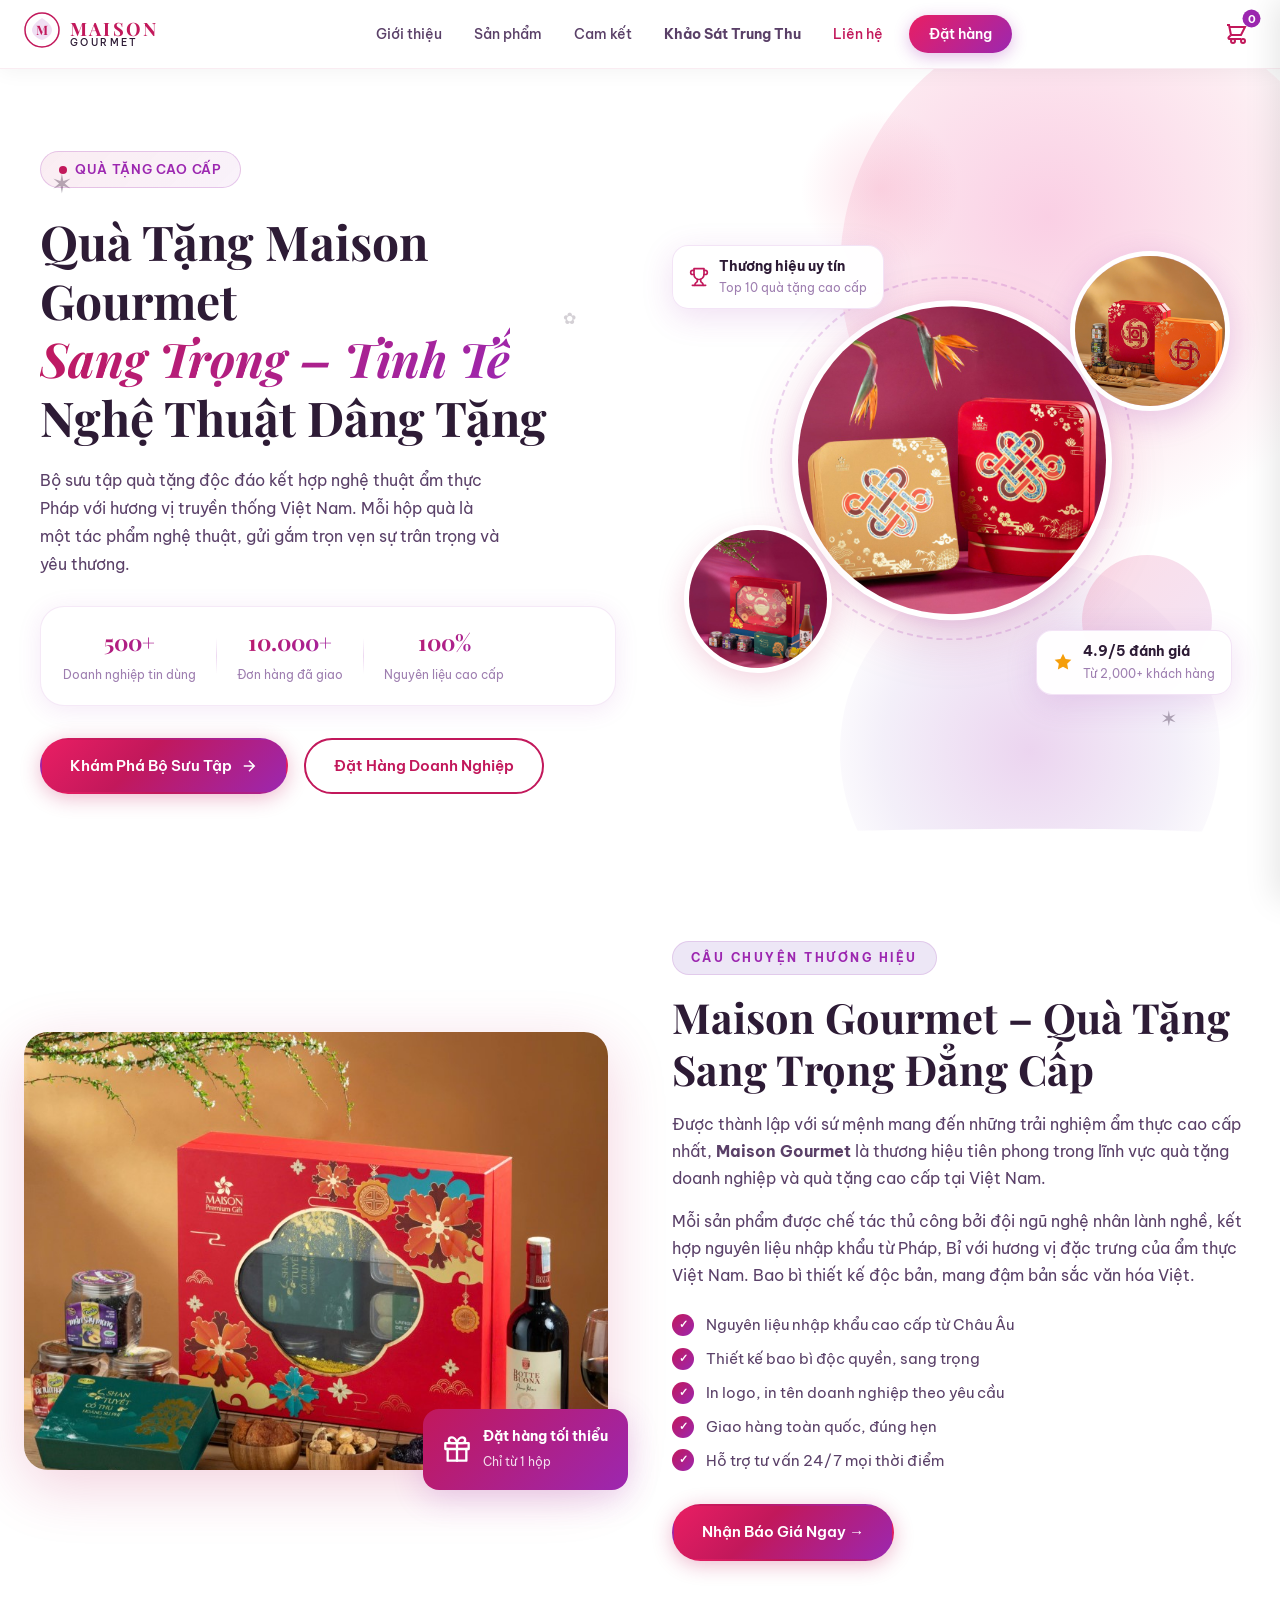
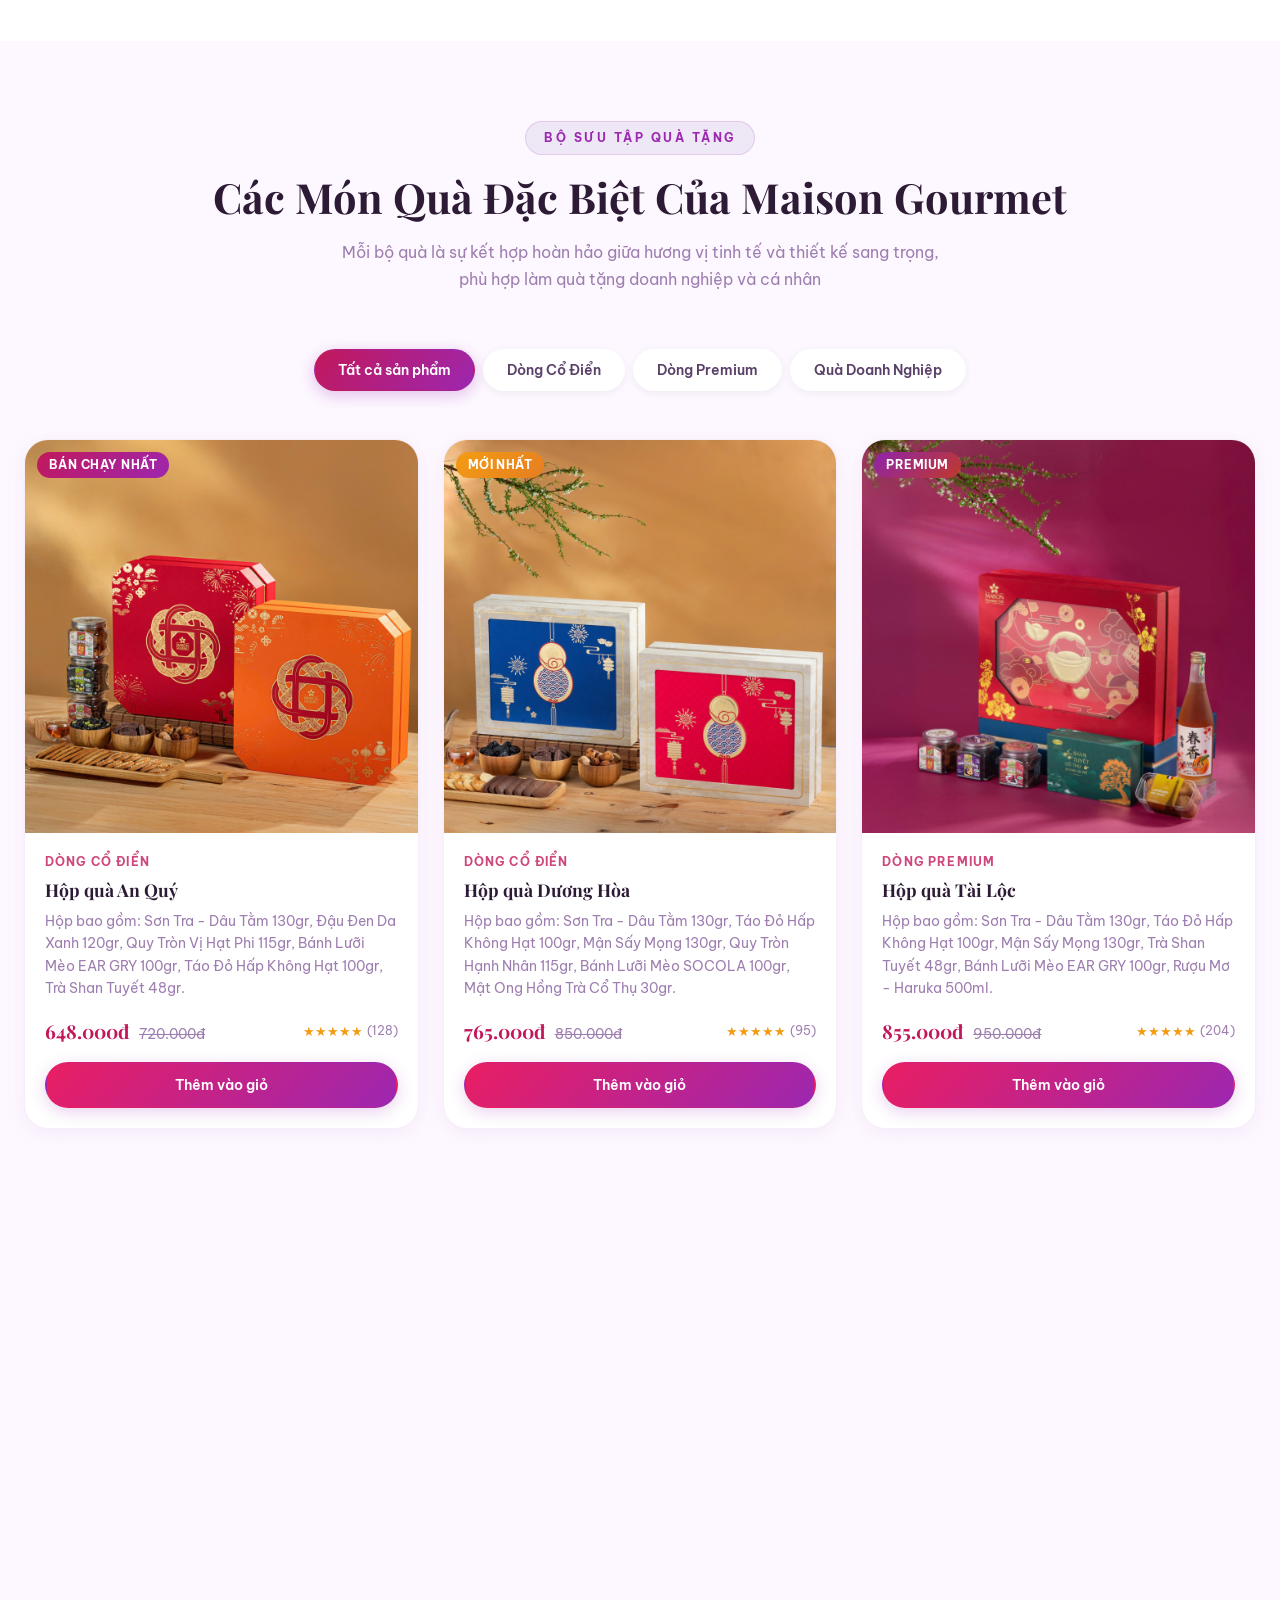
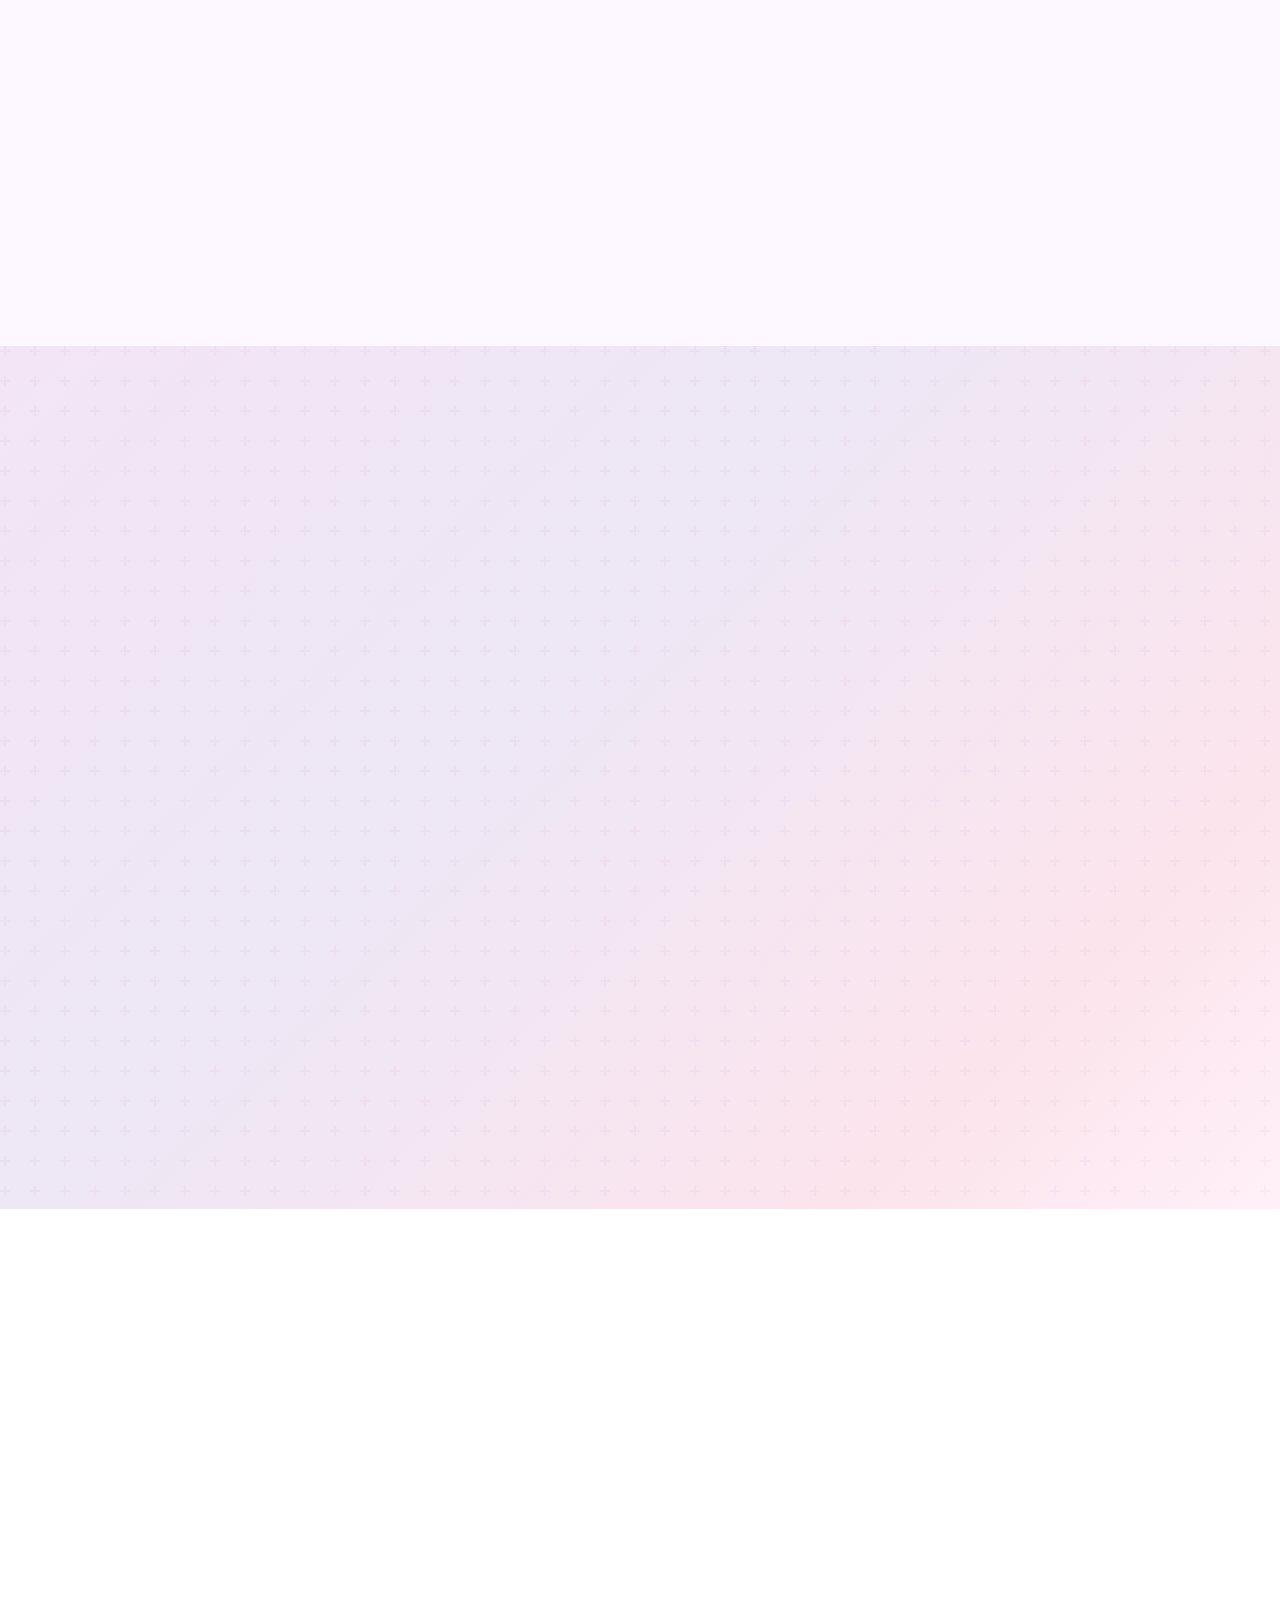
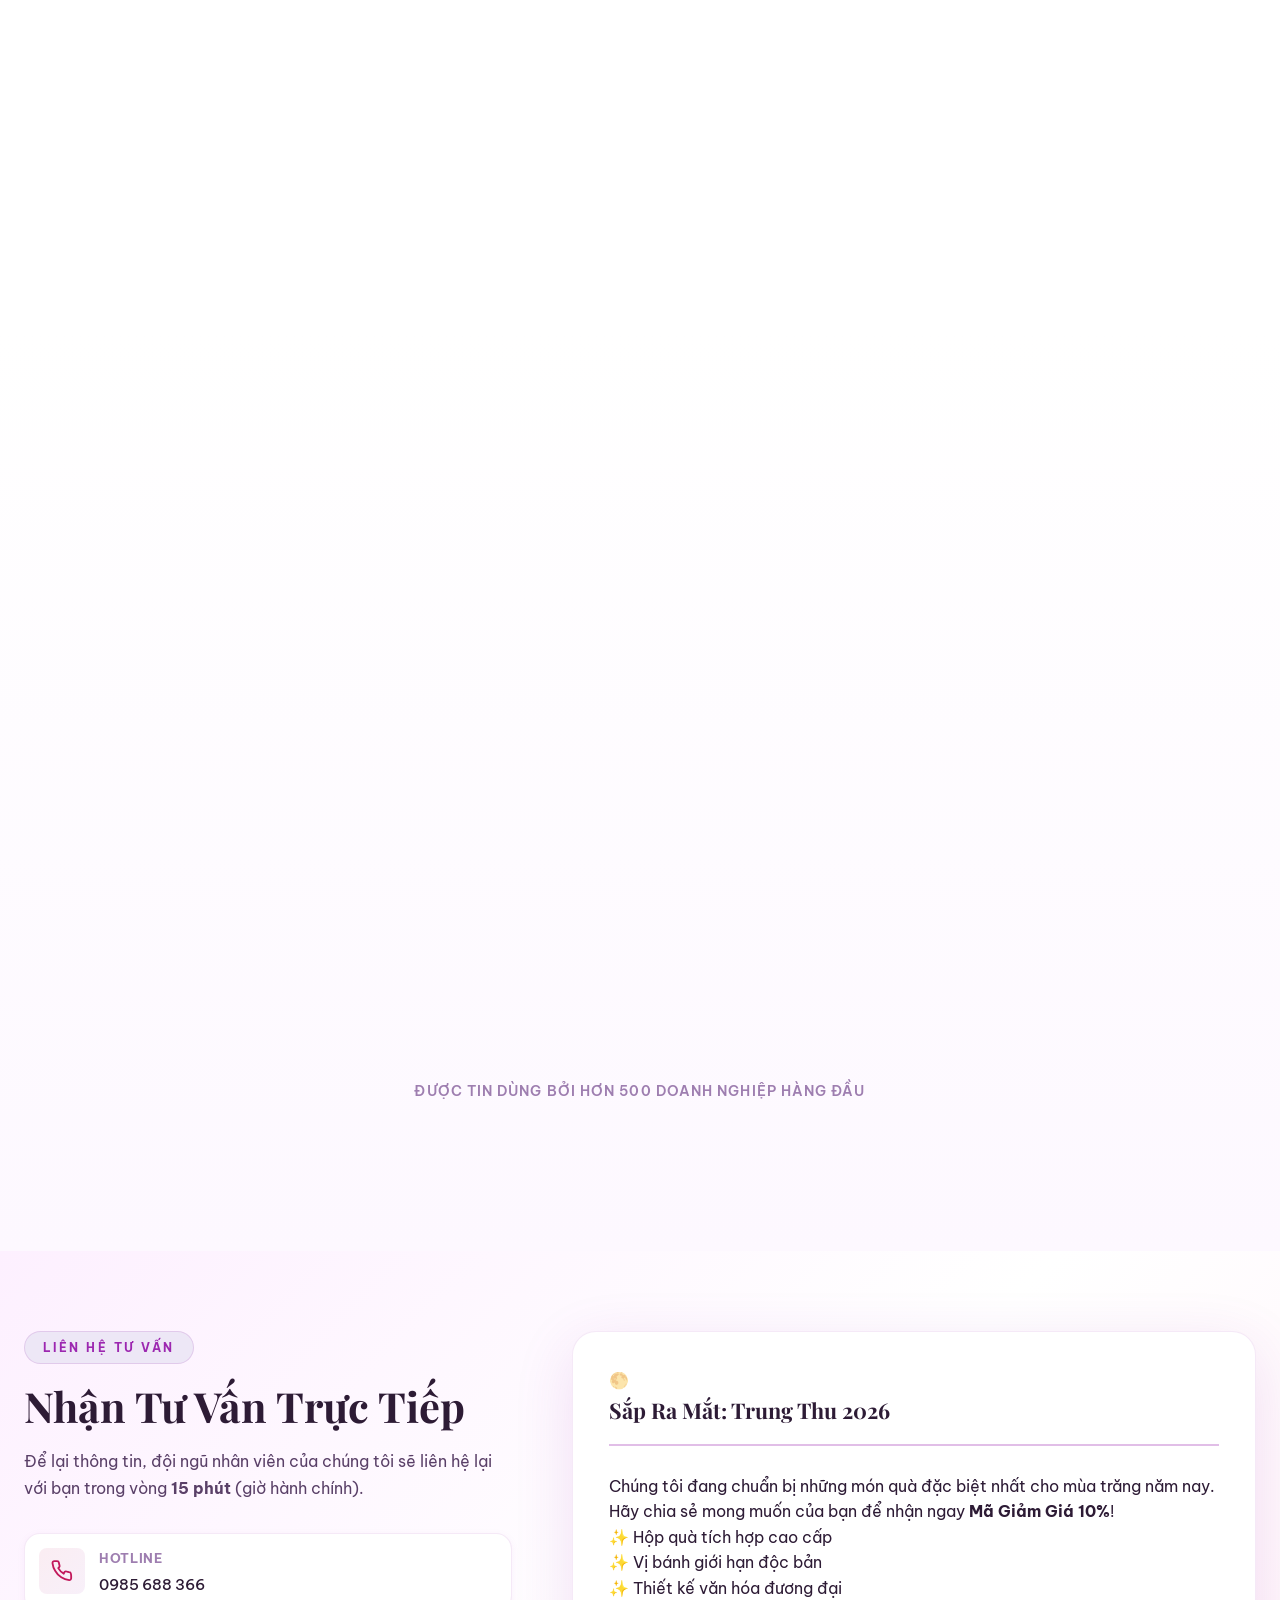
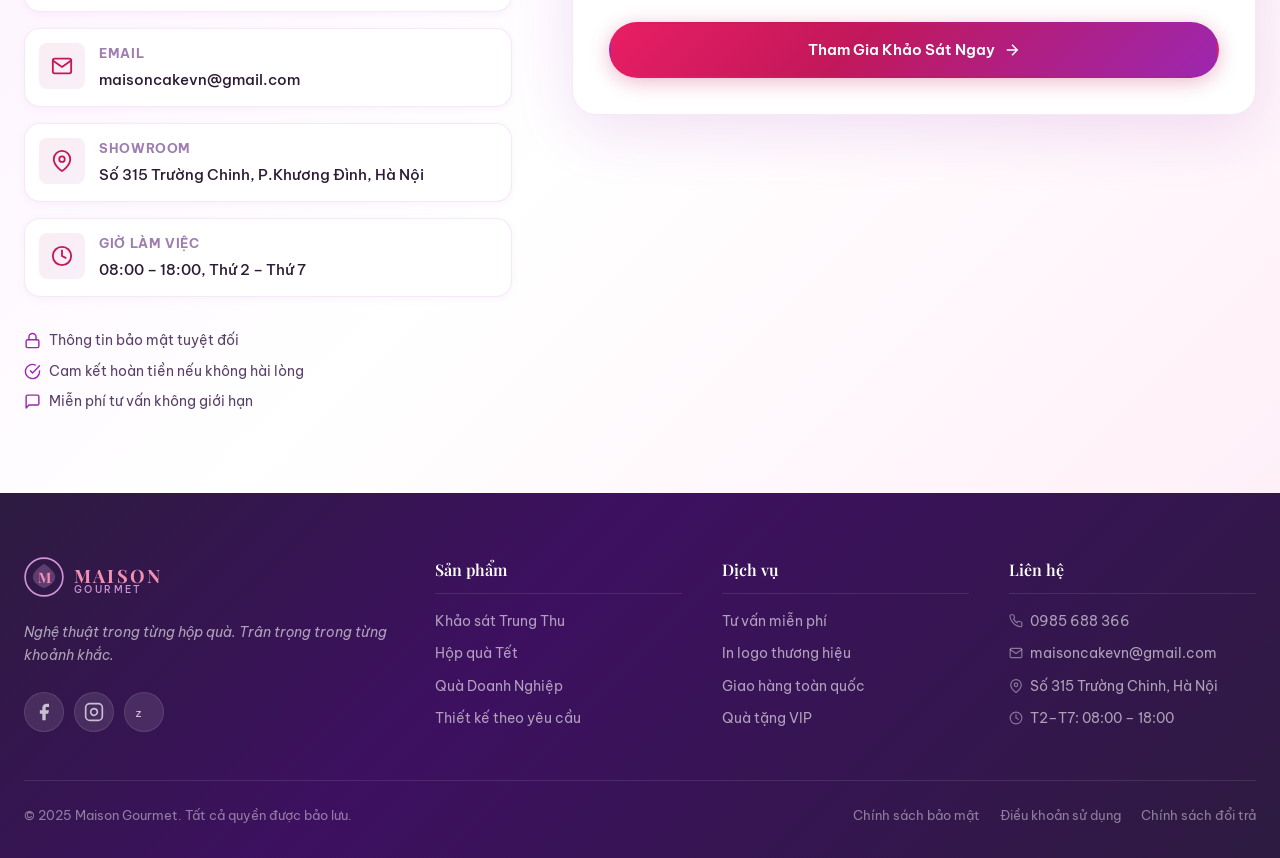
==== index.html @ 63135052 "Initial commit - Maison Gourmet Update" ====
<!DOCTYPE html>
<html lang="vi">
<head>
  <meta charset="UTF-8" />
  <meta name="viewport" content="width=device-width, initial-scale=1.0" />
  <meta name="description" content="Maison Gourmet - Quà Tặng Cao Cấp. Bộ quà tặng sang trọng, tinh tế dành cho doanh nghiệp và cá nhân. Đặt hàng ngay hôm nay!" />
  <meta property="og:title" content="Quà Tặng Maison Gourmet - Sang Trọng & Tinh Tế" />
  <meta property="og:description" content="Bộ sưu tập quà tặng cao cấp từ Maison Gourmet - Lựa chọn hoàn hảo cho doanh nghiệp và cá nhân" />
  <title>Quà Tặng Maison Gourmet | Sang Trọng – Tinh Tế – Đẳng Cấp</title>
  <link rel="preconnect" href="https://fonts.googleapis.com" />
  <link rel="preconnect" href="https://fonts.gstatic.com" crossorigin />
  <link href="https://fonts.googleapis.com/css2?family=Playfair+Display:ital,wght@0,400;0,600;0,700;1,400&family=Be+Vietnam+Pro:wght@300;400;500;600;700&display=swap" rel="stylesheet" />
  <link rel="stylesheet" href="style.css" />
</head>
<body>

  <!-- TOP ANNOUNCEMENT BAR -->
  <div class="announcement-bar" id="announcement-bar">
    <div class="announcement-inner">
      <span style="display:inline-flex;align-items:center;gap:5px"><svg width="13" height="13" fill="none" viewBox="0 0 24 24" stroke="currentColor" stroke-width="2.5" style="opacity:.9"><polyline points="20 12 20 22 4 22 4 12"/><rect x="2" y="7" width="20" height="5"/><line x1="12" y1="22" x2="12" y2="7"/><path d="M12 7H7.5a2.5 2.5 0 0 1 0-5C11 2 12 7 12 7z"/><path d="M12 7h4.5a2.5 2.5 0 0 0 0-5C13 2 12 7 12 7z"/></svg> Đặt hàng từ 50 hộp – Tặng ngay thiệp chúc mừng in tên thương hiệu miễn phí!</span>
      <span class="divider">|</span>
      <span style="display:inline-flex;align-items:center;gap:5px"><svg width="13" height="13" fill="none" viewBox="0 0 24 24" stroke="currentColor" stroke-width="2.5" style="opacity:.9"><rect x="1" y="3" width="15" height="13"/><polygon points="16 8 20 8 23 11 23 16 16 16 16 8"/><circle cx="5.5" cy="18.5" r="2.5"/><circle cx="18.5" cy="18.5" r="2.5"/></svg> Giao hàng toàn quốc – Miễn phí từ 20 hộp</span>
      <span class="divider">|</span>
      <span style="display:inline-flex;align-items:center;gap:5px"><svg width="13" height="13" fill="none" viewBox="0 0 24 24" stroke="currentColor" stroke-width="2.5" style="opacity:.9"><path d="M22 16.92v3a2 2 0 0 1-2.18 2 19.79 19.79 0 0 1-8.63-3.07A19.5 19.5 0 0 1 4.69 12a19.79 19.79 0 0 1-3.07-8.67A2 2 0 0 1 3.6 1.27h3a2 2 0 0 1 2 1.72c.127.96.361 1.903.7 2.81a2 2 0 0 1-.45 2.11L7.91 8.91a16 16 0 0 0 6 6l.91-1.91a2 2 0 0 1 2.11-.45c.907.339 1.85.573 2.81.7A2 2 0 0 1 21.73 15z"/></svg> Hotline: <strong>0985 688 366</strong></span>
    </div>
  </div>

  <!-- FLASH SALE BANNER -->
  <div class="flash-sale-banner" id="flash-sale-banner" style="display: none;">
    <div class="sale-info">
      <svg width="24" height="24" viewBox="0 0 24 24" fill="none" stroke="currentColor" stroke-width="3"><path d="M13 2L3 14h9l-1 8 10-12h-9l1-8z"/></svg>
      <span>FLASH SALE GIẢM 30% – CHỈ CÒN:</span>
    </div>
    <div class="countdown-timer" id="countdown-timer">
      <div class="timer-unit">
        <span class="timer-box" id="timer-days">00</span>
        <span class="timer-label">Ngày</span>
      </div>
      <div class="timer-unit">
        <span class="timer-box" id="timer-hours">00</span>
        <span class="timer-label">Giờ</span>
      </div>
      <div class="timer-unit">
        <span class="timer-box" id="timer-mins">00</span>
        <span class="timer-label">Phút</span>
      </div>
      <div class="timer-unit">
        <span class="timer-box" id="timer-secs">00</span>
        <span class="timer-label">Giây</span>
      </div>
    </div>
  </div>

  <!-- NAVIGATION -->
  <nav class="navbar" id="navbar">
    <div class="nav-container">
      <a href="#" class="nav-logo" id="nav-logo-link">
        <div class="logo-mark">
          <svg width="36" height="36" viewBox="0 0 36 36" fill="none">
            <circle cx="18" cy="18" r="17" stroke="#c2185b" stroke-width="1.5"/>
            <path d="M18 6 C12 10, 8 14, 8 18 C8 22, 12 26, 18 28 C24 26, 28 22, 28 18 C28 14, 24 10, 18 6Z" fill="#9c27b0" opacity="0.15"/>
            <text x="18" y="23" text-anchor="middle" font-family="Playfair Display" font-size="13" font-weight="700" fill="#c2185b">M</text>
          </svg>
        </div>
        <div class="logo-text">
          <span class="logo-main">MAISON</span>
          <span class="logo-sub">GOURMET</span>
        </div>
      </a>

      <ul class="nav-links" id="nav-links">
        <li><a href="#about" class="nav-link">Giới thiệu</a></li>
        <li><a href="#products" class="nav-link">Sản phẩm</a></li>
        <li><a href="#why-us" class="nav-link">Cam kết</a></li>
        <li><a href="khao-sat-trung-thu.html" class="nav-link" style="color:var(--primary); font-weight:700">Khảo Sát Trung Thu</a></li>
        <li><a href="#order" class="nav-link">Liên hệ</a></li>
        <li><a href="#order" class="nav-cta-link">Đặt hàng</a></li>
      </ul>

      <div class="nav-actions">
        <button class="cart-btn" id="cart-btn" aria-label="Giỏ hàng">
          <svg width="24" height="24" fill="none" viewBox="0 0 24 24" stroke="currentColor" stroke-width="2"><path d="M3 3h2l.4 2M7 13h10l4-8H5.4M7 13L5.4 5M7 13l-2.293 2.293c-.63.63-.184 1.707.707 1.707H17M9 21a2 2 0 100-4 2 2 0 000 4zm10 0a2 2 0 100-4 2 2 0 000 4z"/></svg>
          <span class="cart-badge" id="cart-badge">0</span>
        </button>
        <button class="hamburger" id="hamburger" aria-label="Menu">
          <span></span><span></span><span></span>
        </button>
      </div>
    </div>
  </nav>

  <!-- HERO SECTION -->
  <section class="hero" id="hero">
    <div class="hero-bg-decoration">
      <div class="hero-blob-pink"></div>
      <div class="hero-blob-purple"></div>
      <div class="hero-blob-sm"></div>
      <div class="petal petal-1">✶</div>
      <div class="petal petal-2">✵</div>
      <div class="petal petal-3">✿</div>
      <div class="petal petal-4">✶</div>
    </div>

    <div class="hero-container">
      <div class="hero-content">
        <div class="hero-badge">
          <span class="badge-dot"></span>
          Quà Tặng Cao Cấp
        </div>
        <h1 class="hero-title">
          Quà Tặng Maison Gourmet<br/>
          <em>Sang Trọng – Tinh Tế</em><br/>
          Nghệ Thuật Dâng Tặng
        </h1>
        <p class="hero-description">
          Bộ sưu tập quà tặng độc đáo kết hợp nghệ thuật ẩm thực Pháp với hương vị truyền thống Việt Nam.
          Mỗi hộp quà là một tác phẩm nghệ thuật, gửi gắm trọn vẹn sự trân trọng và yêu thương.
        </p>
        <div class="hero-stats">
          <div class="stat-item">
            <strong>500+</strong>
            <span>Doanh nghiệp tin dùng</span>
          </div>
          <div class="stat-divider"></div>
          <div class="stat-item">
            <strong>10,000+</strong>
            <span>Đơn hàng đã giao</span>
          </div>
          <div class="stat-divider"></div>
          <div class="stat-item">
            <strong>100%</strong>
            <span>Nguyên liệu cao cấp</span>
          </div>
        </div>
        <div class="hero-actions">
          <a href="#products" class="btn btn-primary" id="hero-explore-btn">
            <span>Khám Phá Bộ Sưu Tập</span>
            <svg width="18" height="18" viewBox="0 0 24 24" fill="none" stroke="currentColor" stroke-width="2"><path d="M5 12h14M12 5l7 7-7 7"/></svg>
          </a>
          <a href="#order" class="btn btn-outline" id="hero-order-btn">Đặt Hàng Doanh Nghiệp</a>
        </div>
      </div>

      <div class="hero-visual" id="hero-visual">
        <!-- Decorative rotating ring -->
        <div class="hero-ring-deco"></div>

        <!-- Main large circle -->
        <div class="hero-circle-main" id="hero-circle-main">
          <img src="hero_product.png" alt="Quà tặng Maison Gourmet cao cấp" id="hero-main-img" />
        </div>

        <!-- Small circle top-right -->
        <div class="hero-circle-sm1" id="hero-circle-sm1" title="Nhấn để xem">
          <img src="product1.png" alt="Hộp quà cao cấp" />
        </div>

        <!-- Small circle bottom-left -->
        <div class="hero-circle-sm2" id="hero-circle-sm2" title="Nhấn để xem">
          <img src="product3.png" alt="Hộp quà doanh nghiệp" />
        </div>

        <!-- Decorative pink blob -->
        <div class="hero-pink-blob"></div>

        <!-- Floating badge top-left -->
        <div class="hero-badge-float badge-float-top">
          <span style="display:flex;align-items:center;color:#c2185b">
            <svg width="20" height="20" fill="none" viewBox="0 0 24 24" stroke="currentColor" stroke-width="2" stroke-linecap="round" stroke-linejoin="round"><path d="M6 9H4.5a2.5 2.5 0 0 1 0-5H6"/><path d="M18 9h1.5a2.5 2.5 0 0 0 0-5H18"/><path d="M4 22h16"/><path d="M10 14.66V17c0 .55-.47.98-.97 1.21C7.85 18.75 7 20.24 7 22"/><path d="M14 14.66V17c0 .55.47.98.97 1.21C16.15 18.75 17 20.24 17 22"/><path d="M18 2H6v7a6 6 0 0 0 12 0V2z"/></svg>
          </span>
          <div>
            <strong>Thương hiệu uy tín</strong>
            <small>Top 10 quà tặng cao cấp</small>
          </div>
        </div>

        <!-- Floating badge bottom-right -->
        <div class="hero-badge-float badge-float-bottom">
          <span style="display:flex;align-items:center;color:#f59e0b">
            <svg width="20" height="20" viewBox="0 0 24 24" fill="currentColor"><polygon points="12 2 15.09 8.26 22 9.27 17 14.14 18.18 21.02 12 17.77 5.82 21.02 7 14.14 2 9.27 8.91 8.26 12 2"/></svg>
          </span>
          <div>
            <strong>4.9/5 đánh giá</strong>
            <small>Từ 2,000+ khách hàng</small>
          </div>
        </div>
      </div>
    </div>

    <div class="hero-wave">
      <svg viewBox="0 0 1440 80" preserveAspectRatio="none" xmlns="http://www.w3.org/2000/svg">
        <path d="M0,40 C360,80 1080,0 1440,40 L1440,80 L0,80 Z" fill="#ffffff"/>
      </svg>
    </div>
  </section>

  <!-- ABOUT SECTION -->
  <section class="about-section" id="about">
    <div class="section-container">
      <div class="about-grid">
        <div class="about-image-col">
          <div class="about-img-wrap">
            <img src="product_set.png" alt="Bộ sưu tập quà tặng Maison Gourmet" class="about-img" />
            <div class="about-badge-card">
              <div class="badge-card-icon" style="display:flex;align-items:center;color:#fff">
                <svg width="28" height="28" fill="none" viewBox="0 0 24 24" stroke="currentColor" stroke-width="2" stroke-linecap="round" stroke-linejoin="round"><polyline points="20 12 20 22 4 22 4 12"/><rect x="2" y="7" width="20" height="5"/><line x1="12" y1="22" x2="12" y2="7"/><path d="M12 7H7.5a2.5 2.5 0 0 1 0-5C11 2 12 7 12 7z"/><path d="M12 7h4.5a2.5 2.5 0 0 0 0-5C13 2 12 7 12 7z"/></svg>
              </div>
              <div class="badge-card-text">
                <strong>Đặt hàng tối thiểu</strong>
                <span>Chỉ từ 1 hộp</span>
              </div>
            </div>
          </div>
        </div>

        <div class="about-content-col">
          <div class="section-label">Câu chuyện thương hiệu</div>
          <h2 class="section-title">Maison Gourmet – Quà Tặng Sang Trọng Đẳng Cấp</h2>
          <p class="about-text">
            Được thành lập với sứ mệnh mang đến những trải nghiệm ẩm thực cao cấp nhất,
            <strong>Maison Gourmet</strong> là thương hiệu tiên phong trong lĩnh vực quà tặng
            doanh nghiệp và quà tặng cao cấp tại Việt Nam.
          </p>
          <p class="about-text">
            Mỗi sản phẩm được chế tác thủ công bởi đội ngũ nghệ nhân lành nghề, kết hợp
            nguyên liệu nhập khẩu từ Pháp, Bỉ với hương vị đặc trưng của ẩm thực Việt Nam.
            Bao bì thiết kế độc bản, mang đậm bản sắc văn hóa Việt.
          </p>
          <div class="about-features">
            <div class="feature-item">
              <div class="feature-icon">✓</div>
              <span>Nguyên liệu nhập khẩu cao cấp từ Châu Âu</span>
            </div>
            <div class="feature-item">
              <div class="feature-icon">✓</div>
              <span>Thiết kế bao bì độc quyền, sang trọng</span>
            </div>
            <div class="feature-item">
              <div class="feature-icon">✓</div>
              <span>In logo, in tên doanh nghiệp theo yêu cầu</span>
            </div>
            <div class="feature-item">
              <div class="feature-icon">✓</div>
              <span>Giao hàng toàn quốc, đúng hẹn</span>
            </div>
            <div class="feature-item">
              <div class="feature-icon">✓</div>
              <span>Hỗ trợ tư vấn 24/7 mọi thời điểm</span>
            </div>
          </div>
          <a href="#order" class="btn btn-primary" id="about-cta-btn">Nhận Báo Giá Ngay →</a>
        </div>
      </div>
    </div>
  </section>

  <!-- PRODUCTS SECTION -->
  <section class="products-section" id="products">
    <div class="section-container">
      <div class="section-header">
        <div class="section-label">Bộ sưu tập quà tặng</div>
        <h2 class="section-title">Các Món Quà Đặc Biệt Của Maison Gourmet</h2>
        <p class="section-subtitle">Mỗi bộ quà là sự kết hợp hoàn hảo giữa hương vị tinh tế và thiết kế sang trọng, phù hợp làm quà tặng doanh nghiệp và cá nhân</p>
      </div>

      <!-- Product Filter Tabs -->
      <div class="product-tabs" id="product-tabs">
        <button class="tab-btn active" data-filter="all" id="tab-all">Tất cả sản phẩm</button>
        <button class="tab-btn" data-filter="classic" id="tab-classic">Dòng Cổ Điển</button>
        <button class="tab-btn" data-filter="premium" id="tab-premium">Dòng Premium</button>
        <button class="tab-btn" data-filter="corp" id="tab-corp">Quà Doanh Nghiệp</button>
      </div>

      <div class="products-grid" id="products-grid">

        <!-- Product 1 -->
        <div class="product-card" data-category="classic" id="product-card-1">
          <div class="product-image-wrap">
            <span class="product-badge-tag">Bán chạy nhất</span>
            <img src="product1.png" alt="Hộp quà An Quý" class="product-img" />
            <div class="product-overlay">
              <button class="btn-overlay add-to-cart-btn" data-id="1" data-name="Hộp quà An Quý" data-price="648000" data-img="product1.png">Thêm vào giỏ</button>
            </div>
          </div>
          <div class="product-info">
            <div class="product-category-tag">Dòng Cổ Điển</div>
            <h3 class="product-name">Hộp quà An Quý</h3>
            <p class="product-desc">Hộp bao gồm: Sơn Tra - Dâu Tằm 130gr, Đậu Đen Da Xanh 120gr, Quy Tròn Vị Hạt Phi 115gr, Bánh Lưỡi Mèo EAR GRY 100gr, Táo Đỏ Hấp Không Hạt 100gr, Trà Shan Tuyết 48gr.</p>
            <div class="product-price-row">
              <div>
                <span class="product-price">648.000đ</span>
                <span class="product-price-old">720.000đ</span>
              </div>
              <div class="product-rating">
                <span class="stars">★★★★★</span>
                <span class="rating-count">(128)</span>
              </div>
            </div>
            <button class="btn btn-product add-to-cart-btn" data-id="1" data-name="Hộp quà An Quý" data-price="648000" data-img="product1.png">Thêm vào giỏ</button>
          </div>
        </div>

        <!-- Product 2 -->
        <div class="product-card" data-category="classic" id="product-card-2">
          <div class="product-image-wrap">
            <span class="product-badge-tag bestseller">Mới nhất</span>
            <img src="product2.png" alt="Hộp quà Dương Hòa" class="product-img" />
            <div class="product-overlay">
              <button class="btn-overlay add-to-cart-btn" data-id="2" data-name="Hộp quà Dương Hòa" data-price="765000" data-img="product2.png">Thêm vào giỏ</button>
            </div>
          </div>
          <div class="product-info">
            <div class="product-category-tag">Dòng Cổ Điển</div>
            <h3 class="product-name">Hộp quà Dương Hòa</h3>
            <p class="product-desc">Hộp bao gồm: Sơn Tra - Dâu Tằm 130gr, Táo Đỏ Hấp Không Hạt 100gr, Mận Sấy Mọng 130gr, Quy Tròn Hạnh Nhân 115gr, Bánh Lưỡi Mèo SOCOLA 100gr, Mật Ong Hồng Trà Cổ Thụ 30gr.</p>
            <div class="product-price-row">
              <div>
                <span class="product-price">765.000đ</span>
                <span class="product-price-old">850.000đ</span>
              </div>
              <div class="product-rating">
                <span class="stars">★★★★★</span>
                <span class="rating-count">(95)</span>
              </div>
            </div>
            <button class="btn btn-product add-to-cart-btn" data-id="2" data-name="Hộp quà Dương Hòa" data-price="765000" data-img="product2.png">Thêm vào giỏ</button>
          </div>
        </div>

        <!-- Product 3 -->
        <div class="product-card" data-category="premium" id="product-card-3">
          <div class="product-image-wrap">
            <span class="product-badge-tag" style="background: linear-gradient(135deg, #8e24aa, #c0392b);">Premium</span>
            <img src="product3.png" alt="Hộp quà Tài Lộc" class="product-img" />
            <div class="product-overlay">
              <button class="btn-overlay add-to-cart-btn" data-id="3" data-name="Hộp quà Tài Lộc" data-price="855000" data-img="product3.png">Thêm vào giỏ</button>
            </div>
          </div>
          <div class="product-info">
            <div class="product-category-tag">Dòng Premium</div>
            <h3 class="product-name">Hộp quà Tài Lộc</h3>
            <p class="product-desc">Hộp bao gồm: Sơn Tra - Dâu Tằm 130gr, Táo Đỏ Hấp Không Hạt 100gr, Mận Sấy Mọng 130gr, Trà Shan Tuyết 48gr, Bánh Lưỡi Mèo EAR GRY 100gr, Rượu Mơ - Haruka 500ml.</p>
            <div class="product-price-row">
              <div>
                <span class="product-price">855.000đ</span>
                <span class="product-price-old">950.000đ</span>
              </div>
              <div class="product-rating">
                <span class="stars">★★★★★</span>
                <span class="rating-count">(204)</span>
              </div>
            </div>
            <button class="btn btn-product add-to-cart-btn" data-id="3" data-name="Hộp quà Tài Lộc" data-price="855000" data-img="product3.png">Thêm vào giỏ</button>
          </div>
        </div>

        <!-- Product 4 -->
        <div class="product-card" data-category="premium" id="product-card-4">
          <div class="product-image-wrap">
            <span class="product-badge-tag" style="background: linear-gradient(135deg, #e67e22, #c0392b);">Giới hạn</span>
            <img src="product4.png" alt="Hộp quà Ngọc Quý" class="product-img" />
            <div class="product-overlay">
              <button class="btn-overlay add-to-cart-btn" data-id="4" data-name="Hộp quà Ngọc Quý" data-price="990000" data-img="product4.png">Thêm vào giỏ</button>
            </div>
          </div>
          <div class="product-info">
            <div class="product-category-tag">Dòng Premium</div>
            <h3 class="product-name">Hộp quà Ngọc Quý</h3>
            <p class="product-desc">Hộp bao gồm: Sơn Tra - Dâu Tằm 250gr, Táo Đỏ Hấp Không Hạt 180gr, Mận Sấy Mọng 250gr, Quy Tròn Vị Hạt Phi 165gr, Bánh Lưỡi Mèo SOCOLA 140gr, Hồng Trà Mật Ong Cổ Thụ 30gr.</p>
            <div class="product-price-row">
              <div>
                <span class="product-price">990.000đ</span>
                <span class="product-price-old">1.100.000đ</span>
              </div>
              <div class="product-rating">
                <span class="stars">★★★★☆</span>
                <span class="rating-count">(67)</span>
              </div>
            </div>
            <button class="btn btn-product add-to-cart-btn" data-id="4" data-name="Hộp quà Ngọc Quý" data-price="990000" data-img="product4.png">Thêm vào giỏ</button>
          </div>
        </div>

        <!-- Product 5 -->
        <div class="product-card" data-category="corp" id="product-card-5">
          <div class="product-image-wrap">
            <span class="product-badge-tag bestseller">Doanh nghiệp</span>
            <img src="product_set.png" alt="Hộp quà Vinh Hoa" class="product-img" />
            <div class="product-overlay">
              <button class="btn-overlay add-to-cart-btn" data-id="5" data-name="Hộp quà Vinh Hoa" data-price="1395000" data-img="product_set.png">Thêm vào giỏ</button>
            </div>
          </div>
          <div class="product-info">
            <div class="product-category-tag">Dòng Doanh nghiệp</div>
            <h3 class="product-name">Hộp quà Vinh Hoa</h3>
            <p class="product-desc">Hộp bao gồm: Táo Tươi Hấp Mềm 120gr, Sung Chín Nguyên Quả 130gr, Mận Sấy Mọng 130gr, Bánh Lưỡi Mèo Matcha 100gr, Quy Tròn Hạnh Nhân 115gr, Bánh Lưỡi Mèo EAR GRY 100gr, Trà Shan Tuyết 48gr, Vang ITALY BOTTE 750ml.</p>
            <div class="product-price-row">
              <div>
                <span class="product-price">1.395.000đ</span>
                <span class="product-price-old">1.550.000đ</span>
              </div>
              <div class="product-rating">
                <span class="stars">★★★★★</span>
                <span class="rating-count">(42)</span>
              </div>
            </div>
            <button class="btn btn-product add-to-cart-btn" data-id="5" data-name="Hộp quà Vinh Hoa" data-price="1395000" data-img="product_set.png">Thêm vào giỏ</button>
          </div>
        </div>

        <!-- Product 6 -->
        <div class="product-card" data-category="corp" id="product-card-6">
          <div class="product-image-wrap">
            <span class="product-badge-tag bestseller">Vạn An</span>
            <img src="hero_product.png" alt="Hộp quà Vạn An" class="product-img" />
            <div class="product-overlay">
              <button class="btn-overlay add-to-cart-btn" data-id="6" data-name="Hộp quà Vạn An" data-price="1620000" data-img="hero_product.png">Thêm vào giỏ</button>
            </div>
          </div>
          <div class="product-info">
            <div class="product-category-tag">Dòng Doanh nghiệp</div>
            <h3 class="product-name">Hộp quà Vạn An</h3>
            <p class="product-desc">Hộp bao gồm: Sơn Tra - Dâu Tằm 250gr, Táo Đỏ Hấp Không Hạt 180gr, Sung Chín Nguyên Quả 250gr, Mận Sấy Mọng 250gr, Trà Phổ Nhĩ 48gr, Vang ITALY - Terre Forti 750ml.</p>
            <div class="product-price-row">
              <div>
                <span class="product-price">1.620.000đ</span>
                <span class="product-price-old">1.800.000đ</span>
              </div>
              <div class="product-rating">
                <span class="stars">★★★★★</span>
                <span class="rating-count">(185)</span>
              </div>
            </div>
            <button class="btn btn-product add-to-cart-btn" data-id="6" data-name="Hộp quà Vạn An" data-price="1620000" data-img="hero_product.png">Thêm vào giỏ</button>
          </div>
        </div>
      </div>
    </div>
  </section>

  <!-- WHY US SECTION -->
  <section class="why-us-section" id="why-us">
    <div class="section-container">
      <div class="section-header">
        <div class="section-label">Cam kết chất lượng</div>
        <h2 class="section-title">Tại Sao Chọn Maison Gourmet?</h2>
        <p class="section-subtitle">Chúng tôi cam kết mang đến trải nghiệm quà tặng hoàn hảo nhất cho khách hàng</p>
      </div>

      <div class="reasons-grid">
        <div class="reason-card" id="reason-1">
          <div class="reason-icon">🏅</div>
          <h3>Chất Lượng Đảm Bảo</h3>
          <p>100% nguyên liệu nhập khẩu từ các thương hiệu uy tín châu Âu. Quy trình sản xuất đạt chuẩn ISO và HACCP quốc tế.</p>
        </div>
        <div class="reason-card" id="reason-2">
          <div class="reason-icon">🎨</div>
          <h3>Thiết Kế Độc Quyền</h3>
          <p>Đội ngũ thiết kế chuyên nghiệp tạo ra bao bì đẳng cấp. Có thể tùy chỉnh theo phong cách và thương hiệu của bạn.</p>
        </div>
        <div class="reason-card" id="reason-3">
          <div class="reason-icon">🚚</div>
          <h3>Giao Hàng Đúng Hẹn</h3>
          <p>Hệ thống logistics đối tác trên toàn quốc. Cam kết giao hàng đúng thời gian, bao bì nguyên vẹn.</p>
        </div>
        <div class="reason-card" id="reason-4">
          <div class="reason-icon">💼</div>
          <h3>Tư Vấn Chuyên Sâu</h3>
          <p>Đội ngũ tư vấn dày dạn kinh nghiệm hỗ trợ 24/7. Giúp bạn chọn lựa quà tặng phù hợp nhất cho từng đối tượng.</p>
        </div>
        <div class="reason-card" id="reason-5">
          <div class="reason-icon">💰</div>
          <h3>Chiết Khấu Hấp Dẫn</h3>
          <p>Chính sách giá ưu đãi cho đơn hàng số lượng lớn. Chiết khấu lên đến 30% cho đơn hàng từ 100 hộp trở lên.</p>
        </div>
        <div class="reason-card" id="reason-6">
          <div class="reason-icon">♻️</div>
          <h3>Bền Vững & Xanh</h3>
          <p>Bao bì thân thiện môi trường, vật liệu tái chế cao cấp. Cam kết phát triển bền vững cùng cộng đồng.</p>
        </div>
      </div>
    </div>
  </section>

  <!-- PRICING SECTION -->
  <section class="pricing-section" id="pricing">
    <div class="section-container">
      <div class="section-header">
        <div class="section-label">Chính sách giá</div>
        <h2 class="section-title">Bảng Giá & Ưu Đãi Số Lượng</h2>
        <p class="section-subtitle">Chiết khấu hấp dẫn cho đơn hàng doanh nghiệp. Liên hệ ngay để được tư vấn tốt nhất!</p>
      </div>

      <div class="pricing-table-wrap">
        <table class="pricing-table" id="pricing-table">
          <thead>
            <tr>
              <th>Số Lượng</th>
              <th>Chiết Khấu</th>
              <th>Ưu Đãi Thêm</th>
              <th>Dịch Vụ</th>
            </tr>
          </thead>
          <tbody>
            <tr>
              <td><span class="qty-badge">1 – 9 hộp</span></td>
              <td>Giá niêm yết</td>
              <td>—</td>
              <td>Giao hàng tiêu chuẩn</td>
            </tr>
            <tr>
              <td><span class="qty-badge">10 – 49 hộp</span></td>
              <td class="discount-cell">Giảm 10%</td>
              <td>Thiệp chúc mừng miễn phí</td>
              <td>Giao hàng ưu tiên</td>
            </tr>
            <tr class="highlight-row">
              <td><span class="qty-badge popular">50 – 99 hộp</span></td>
              <td class="discount-cell">Giảm 20%</td>
              <td>Thiệp + In thương hiệu</td>
              <td>Giao hàng ưu tiên + Hỗ trợ setup</td>
            </tr>
            <tr>
              <td><span class="qty-badge">100+ hộp</span></td>
              <td class="discount-cell">Giảm 30%</td>
              <td>Thiệp + Logo + Thiết kế bao bì</td>
              <td>Dịch vụ trọn gói VIP</td>
            </tr>
          </tbody>
        </table>
      </div>
    </div>
  </section>

  <!-- TESTIMONIALS SECTION -->
  <section class="testimonials-section" id="testimonials">
    <div class="section-container">
      <div class="section-header">
        <div class="section-label">Khách hàng nói gì</div>
        <h2 class="section-title">Hơn 500 Doanh Nghiệp Đã Tin Dùng</h2>
        <p class="section-subtitle">Cùng khám phá những chia sẻ từ khách hàng đã sử dụng quà tặng Maison Gourmet</p>
      </div>

      <div class="testimonials-grid">
        <div class="testimonial-card" id="testimonial-1">
          <div class="quote-icon">"</div>
          <p class="testimonial-text">Năm ngoái công ty chúng tôi đặt 200 hộp quà cho đối tác. Maison Gourmet tư vấn rất nhiệt tình, từ thiết kế bao bì đến in logo công ty. Đối tác đều khen ngợi. Chúng tôi đánh giá rất cao sự chuyên nghiệp của các bạn!</p>
          <div class="testimonial-footer">
            <div class="testimonial-avatar">
              <div class="avatar-fallback">N</div>
            </div>
            <div class="testimonial-info">
              <strong>Nguyễn Minh Tuấn</strong>
              <span>Giám đốc Marketing – Công ty TechVision</span>
              <div class="stars-sm">★★★★★</div>
            </div>
          </div>
        </div>

        <div class="testimonial-card featured" id="testimonial-2">
          <div class="quote-icon">"</div>
          <p class="testimonial-text">Chất lượng sản phẩm vượt mọi kỳ vọng! Chocolate của Maison Gourmet cực kỳ thơm ngon, bao bì đẹp đến nỗi khách hàng không nỡ mở hộp. Đây là lần thứ 3 chúng tôi chọn Maison Gourmet làm đối tác quà tặng cao cấp.</p>
          <div class="testimonial-footer">
            <div class="testimonial-avatar">
              <div class="avatar-fallback">L</div>
            </div>
            <div class="testimonial-info">
              <strong>Lê Thị Hương</strong>
              <span>CEO – Tập đoàn Đại Phúc Group</span>
              <div class="stars-sm">★★★★★</div>
            </div>
          </div>
        </div>

        <div class="testimonial-card" id="testimonial-3">
          <div class="quote-icon">"</div>
          <p class="testimonial-text">Dịch vụ giao hàng rất chuyên nghiệp. Đặt 50 hộp cho nhân viên toàn công ty, được giao đúng ngày, hộp quà còn nguyên vẹn và đẹp như ý. Giá cả hợp lý so với chất lượng. Sẽ tiếp tục ủng hộ!</p>
          <div class="testimonial-footer">
            <div class="testimonial-avatar">
              <div class="avatar-fallback">P</div>
            </div>
            <div class="testimonial-info">
              <strong>Phạm Quốc Dũng</strong>
              <span>HR Manager – Vingroup Holdings</span>
              <div class="stars-sm">★★★★★</div>
            </div>
          </div>
        </div>
      </div>

      <!-- Trust Logos -->
      <div class="trust-section">
        <p class="trust-label">Được tin dùng bởi hơn 500 doanh nghiệp hàng đầu</p>
        <div class="trust-logos" id="trust-logos">
          <div class="trust-logo-item">Vingroup</div>
          <div class="trust-logo-item">FPT Corp</div>
          <div class="trust-logo-item">Masan Group</div>
          <div class="trust-logo-item">Viettel</div>
          <div class="trust-logo-item">Techcombank</div>
          <div class="trust-logo-item">Grab Vietnam</div>
          <div class="trust-logo-item">VPBank</div>
          <div class="trust-logo-item">Sun Group</div>
        </div>
      </div>
    </div>
  </section>

  <!-- ORDER FORM SECTION -->
  <section class="order-section" id="order">
    <div class="section-container">
      <div class="order-grid">
        <div class="order-info">
          <div class="section-label">Liên hệ tư vấn</div>
          <h2 class="section-title">Nhận Tư Vấn Trực Tiếp</h2>
          <p class="order-desc">Để lại thông tin, đội ngũ nhân viên của chúng tôi sẽ liên hệ lại với bạn trong vòng <strong>15 phút</strong> (giờ hành chính).</p>

          <div class="order-contact-items">
            <div class="contact-item">
              <div class="contact-icon"><svg width="22" height="22" fill="none" viewBox="0 0 24 24" stroke="currentColor" stroke-width="2" stroke-linecap="round" stroke-linejoin="round"><path d="M22 16.92v3a2 2 0 0 1-2.18 2 19.79 19.79 0 0 1-8.63-3.07A19.5 19.5 0 0 1 4.69 12a19.79 19.79 0 0 1-3.07-8.67A2 2 0 0 1 3.6 1.27h3a2 2 0 0 1 2 1.72c.127.96.361 1.903.7 2.81a2 2 0 0 1-.45 2.11L7.91 8.91a16 16 0 0 0 6 6l.91-1.91a2 2 0 0 1 2.11-.45c.907.339 1.85.573 2.81.7A2 2 0 0 1 21.73 15z"/></svg></div>
              <div>
                <strong>Hotline</strong>
                <a href="tel:0985688366">0985 688 366</a>
              </div>
            </div>
            <div class="contact-item">
              <div class="contact-icon"><svg width="22" height="22" fill="none" viewBox="0 0 24 24" stroke="currentColor" stroke-width="2" stroke-linecap="round" stroke-linejoin="round"><path d="M4 4h16c1.1 0 2 .9 2 2v12c0 1.1-.9 2-2 2H4c-1.1 0-2-.9-2-2V6c0-1.1.9-2 2-2z"/><polyline points="22,6 12,13 2,6"/></svg></div>
              <div>
                <strong>Email</strong>
                <a href="mailto:maisoncakevn@gmail.com">maisoncakevn@gmail.com</a>
              </div>
            </div>
            <div class="contact-item">
              <div class="contact-icon"><svg width="22" height="22" fill="none" viewBox="0 0 24 24" stroke="currentColor" stroke-width="2" stroke-linecap="round" stroke-linejoin="round"><path d="M21 10c0 7-9 13-9 13s-9-6-9-13a9 9 0 0 1 18 0z"/><circle cx="12" cy="10" r="3"/></svg></div>
              <div>
                <strong>Showroom</strong>
                <span>Số 315 Trường Chinh, P.Khương Đình, Hà Nội</span>
              </div>
            </div>
            <div class="contact-item">
              <div class="contact-icon"><svg width="22" height="22" fill="none" viewBox="0 0 24 24" stroke="currentColor" stroke-width="2" stroke-linecap="round" stroke-linejoin="round"><circle cx="12" cy="12" r="10"/><polyline points="12 6 12 12 16 14"/></svg></div>
              <div>
                <strong>Giờ làm việc</strong>
                <span>08:00 – 18:00, Thứ 2 – Thứ 7</span>
              </div>
            </div>
          </div>

          <div class="order-guarantee">
            <div class="guarantee-item"><svg fill="none" viewBox="0 0 24 24" stroke="currentColor" stroke-width="2" stroke-linecap="round" stroke-linejoin="round"><rect x="3" y="11" width="18" height="11" rx="2" ry="2"/><path d="M7 11V7a5 5 0 0 1 10 0v4"/></svg> Thông tin bảo mật tuyệt đối</div>
            <div class="guarantee-item"><svg fill="none" viewBox="0 0 24 24" stroke="currentColor" stroke-width="2" stroke-linecap="round" stroke-linejoin="round"><path d="M22 11.08V12a10 10 0 1 1-5.93-9.14"/><polyline points="22 4 12 14.01 9 11.01"/></svg> Cam kết hoàn tiền nếu không hài lòng</div>
            <div class="guarantee-item"><svg fill="none" viewBox="0 0 24 24" stroke="currentColor" stroke-width="2" stroke-linecap="round" stroke-linejoin="round"><path d="M21 15a2 2 0 0 1-2 2H7l-4 4V5a2 2 0 0 1 2-2h14a2 2 0 0 1 2 2z"/></svg> Miễn phí tư vấn không giới hạn</div>
          </div>
        </div>

        <div class="order-form-wrap">
          <div class="mid-autumn-teaser">
            <div class="teaser-icon">🌕</div>
            <h3 class="form-title">Sắp Ra Mắt: Trung Thu 2026</h3>
            <p>Chúng tôi đang chuẩn bị những món quà đặc biệt nhất cho mùa trăng năm nay. Hãy chia sẻ mong muốn của bạn để nhận ngay <strong>Mã Giảm Giá 10%</strong>!</p>
            <div class="teaser-benefits">
              <div class="benefit-item">✨ Hộp quà tích hợp cao cấp</div>
              <div class="benefit-item">✨ Vị bánh giới hạn độc bản</div>
              <div class="benefit-item">✨ Thiết kế văn hóa đương đại</div>
            </div>
            <a href="khao-sat-trung-thu.html" class="btn btn-primary btn-full" style="margin-top: 20px;">
              <span>Tham Gia Khảo Sát Ngay</span>
              <svg width="18" height="18" viewBox="0 0 24 24" fill="none" stroke="currentColor" stroke-width="2"><path d="M5 12h14M12 5l7 7-7 7"/></svg>
            </a>
          </div>
        </div>
      </div>
    </div>
  </section>

  <!-- FOOTER -->
  <footer class="footer" id="footer">
    <div class="footer-container">
      <div class="footer-grid">
        <div class="footer-brand">
          <div class="footer-logo">
            <div class="logo-mark">
              <svg width="40" height="40" viewBox="0 0 36 36" fill="none">
                <circle cx="18" cy="18" r="17" stroke="#ce93d8" stroke-width="1.5"/>
                <path d="M18 6 C12 10, 8 14, 8 18 C8 22, 12 26, 18 28 C24 26, 28 22, 28 18 C28 14, 24 10, 18 6Z" fill="#ce93d8" opacity="0.3"/>
                <text x="18" y="23" text-anchor="middle" font-family="Playfair Display" font-size="13" font-weight="700" fill="#f48fb1">M</text>
              </svg>
            </div>
            <div class="logo-text">
              <span class="logo-main" style="color:#f48fb1">MAISON</span>
              <span class="logo-sub" style="color:#ce93d8">GOURMET</span>
            </div>
          </div>
          <p class="footer-tagline">Nghệ thuật trong từng hộp quà. Trân trọng trong từng khoảnh khắc.</p>
          <div class="footer-socials">
            <a href="#" class="social-link" id="footer-fb" aria-label="Facebook">
              <svg width="20" height="20" fill="currentColor" viewBox="0 0 24 24"><path d="M18 2h-3a5 5 0 0 0-5 5v3H7v4h3v8h4v-8h3l1-4h-4V7a1 1 0 0 1 1-1h3z"/></svg>
            </a>
            <a href="#" class="social-link" id="footer-ig" aria-label="Instagram">
              <svg width="20" height="20" fill="none" viewBox="0 0 24 24" stroke="currentColor" stroke-width="2"><rect x="2" y="2" width="20" height="20" rx="5" ry="5"/><path d="M16 11.37A4 4 0 1 1 12.63 8 4 4 0 0 1 16 11.37z"/><line x1="17.5" y1="6.5" x2="17.51" y2="6.5"/></svg>
            </a>
            <a href="#" class="social-link" id="footer-zalo" aria-label="Zalo">
              <svg width="20" height="20" viewBox="0 0 24 24" fill="currentColor"><text x="2" y="18" font-family="Arial" font-weight="bold" font-size="11">Z</text></svg>
            </a>
          </div>
        </div>

        <div class="footer-col">
          <h4>Sản phẩm</h4>
          <ul>
            <li><a href="khao-sat-trung-thu.html">Khảo sát Trung Thu</a></li>
            <li><a href="#products">Hộp quà Tết</a></li>
            <li><a href="#products">Quà Doanh Nghiệp</a></li>
            <li><a href="#products">Thiết kế theo yêu cầu</a></li>
          </ul>
        </div>

        <div class="footer-col">
          <h4>Dịch vụ</h4>
          <ul>
            <li><a href="#order">Tư vấn miễn phí</a></li>
            <li><a href="#order">In logo thương hiệu</a></li>
            <li><a href="#order">Giao hàng toàn quốc</a></li>
            <li><a href="#order">Quà tặng VIP</a></li>
          </ul>
        </div>

        <div class="footer-col">
          <h4>Liên hệ</h4>
          <ul>
            <li style="display:flex;align-items:center;gap:7px"><svg width="14" height="14" fill="none" viewBox="0 0 24 24" stroke="currentColor" stroke-width="2" stroke-linecap="round" style="opacity:.7"><path d="M22 16.92v3a2 2 0 0 1-2.18 2 19.79 19.79 0 0 1-8.63-3.07A19.5 19.5 0 0 1 4.69 12a19.79 19.79 0 0 1-3.07-8.67A2 2 0 0 1 3.6 1.27h3a2 2 0 0 1 2 1.72c.127.96.361 1.903.7 2.81a2 2 0 0 1-.45 2.11L7.91 8.91a16 16 0 0 0 6 6l.91-1.91a2 2 0 0 1 2.11-.45c.907.339 1.85.573 2.81.7A2 2 0 0 1 21.73 15z"/></svg>0985 688 366</li>
            <li style="display:flex;align-items:center;gap:7px"><svg width="14" height="14" fill="none" viewBox="0 0 24 24" stroke="currentColor" stroke-width="2" stroke-linecap="round" style="opacity:.7"><path d="M4 4h16c1.1 0 2 .9 2 2v12c0 1.1-.9 2-2 2H4c-1.1 0-2-.9-2-2V6c0-1.1.9-2 2-2z"/><polyline points="22,6 12,13 2,6"/></svg>maisoncakevn@gmail.com</li>
            <li style="display:flex;align-items:center;gap:7px"><svg width="14" height="14" fill="none" viewBox="0 0 24 24" stroke="currentColor" stroke-width="2" stroke-linecap="round" style="opacity:.7"><path d="M21 10c0 7-9 13-9 13s-9-6-9-13a9 9 0 0 1 18 0z"/><circle cx="12" cy="10" r="3"/></svg>Số 315 Trường Chinh, Hà Nội</li>
            <li style="display:flex;align-items:center;gap:7px"><svg width="14" height="14" fill="none" viewBox="0 0 24 24" stroke="currentColor" stroke-width="2" stroke-linecap="round" style="opacity:.7"><circle cx="12" cy="12" r="10"/><polyline points="12 6 12 12 16 14"/></svg>T2–T7: 08:00 – 18:00</li>
          </ul>
        </div>
      </div>

      <div class="footer-bottom">
        <p>© 2025 Maison Gourmet. Tất cả quyền được bảo lưu.</p>
        <div class="footer-bottom-links">
          <a href="#">Chính sách bảo mật</a>
          <a href="#">Điều khoản sử dụng</a>
          <a href="#">Chính sách đổi trả</a>
        </div>
      </div>
    </div>
  </footer>

  <!-- FLOATING CTA -->
  <div class="floating-cta" id="floating-cta">
    <a href="tel:0985688366" class="float-btn float-phone" id="float-phone-btn" aria-label="Gọi ngay">
      <svg width="24" height="24" fill="none" viewBox="0 0 24 24" stroke="currentColor" stroke-width="2"><path d="M22 16.92v3a2 2 0 0 1-2.18 2 19.79 19.79 0 0 1-8.63-3.07A19.5 19.5 0 0 1 4.69 12a19.79 19.79 0 0 1-3.07-8.67A2 2 0 0 1 3.6 1.27h3a2 2 0 0 1 2 1.72 12.84 12.84 0 0 0 .7 2.81 2 2 0 0 1-.45 2.11L7.91 8.91a16 16 0 0 0 6 6l.91-1.91a2 2 0 0 1 2.11-.45 12.84 12.84 0 0 0 2.81.7A2 2 0 0 1 21.73 15z"/></svg>
      <span class="float-tooltip">Gọi ngay</span>
    </a>
    <a href="https://zalo.me/0985688366" target="_blank" rel="noopener noreferrer" class="float-btn float-zalo" id="float-zalo-btn" aria-label="Chat Zalo">
      <svg width="24" height="24" viewBox="0 0 24 24" fill="currentColor"><text x="6" y="17" font-family="Arial" font-weight="bold" font-size="14">Z</text></svg>
      <span class="float-tooltip">Chat Zalo</span>
    </a>
    <a href="#order" class="float-btn float-order" id="float-order-btn" aria-label="Đặt hàng">
      <svg width="24" height="24" fill="none" viewBox="0 0 24 24" stroke="currentColor" stroke-width="2"><path d="M6 2L3 6v14a2 2 0 0 0 2 2h14a2 2 0 0 0 2-2V6l-3-4z"></path><line x1="3" y1="6" x2="21" y2="6"></line><path d="M16 10a4 4 0 0 1-8 0"></path></svg>
      <span class="float-tooltip">Đặt hàng</span>
    </a>
  </div>

  <!-- BACK TO TOP -->
  <button class="back-to-top" id="back-to-top" aria-label="Lên đầu trang">
    <svg width="20" height="20" fill="none" viewBox="0 0 24 24" stroke="currentColor" stroke-width="2.5"><path d="M18 15l-6-6-6 6"/></svg>
  </button>

  <!-- CART SIDEBAR -->
  <div class="cart-overlay" id="cart-overlay"></div>
  <div class="cart-sidebar" id="cart-sidebar">
    <div class="cart-header">
      <h3>Giỏ Hàng Của Bạn</h3>
      <button class="close-cart" id="close-cart" aria-label="Đóng">&times;</button>
    </div>
    <div class="cart-items" id="cart-items">
      <!-- Items render trộng bằng JS -->
    </div>
    <div class="cart-footer">
      <div class="cart-total">
        <span>Tổng cộng:</span>
        <strong id="cart-total-price">0đ</strong>
      </div>
      <button type="button" class="btn btn-primary btn-full checkout-btn" id="checkout-btn">Thanh Toán Ngay</button>
    </div>
  </div>

  <script src="script.js"></script>
</body>
</html>
---- style.css ----
/* ============================================================
   MAISON GOURMET – LANDING PAGE CSS
   Color Palette: White, Pink Pastel (#f48fb1, #fce4ec),
   Purple (#9c27b0, #ce93d8), Lavender (#ede7f6)
   ============================================================ */

/* ---------- CSS Custom Properties ---------- */
:root {
  --primary: #c2185b;
  --primary-dark: #880e4f;
  --primary-light: #e91e63;
  --accent: #9c27b0;
  --accent-dark: #6a1b9a;
  --accent-soft: #ce93d8;
  --pink-blush: #fce4ec;
  --pink-light: #fdf0f6;
  --pink-medium: #f8bbd9;
  --pink-pastel: #f48fb1;
  --purple-light: #ede7f6;
  --purple-medium: #e1bee7;
  --purple-soft: #ce93d8;
  --lavender: #f3e5f5;
  --cream: #fafafa;
  --cream-deep: #fff8fc;
  --text-dark: #2d1b35;
  --text-medium: #5a4068;
  --text-light: #9e7eb0;
  --white: #ffffff;
  --shadow-soft: 0 4px 24px rgba(194, 24, 91, 0.10);
  --shadow-medium: 0 8px 40px rgba(156, 39, 176, 0.15);
  --shadow-strong: 0 16px 60px rgba(194, 24, 91, 0.20);
  --shadow-purple: 0 8px 32px rgba(156, 39, 176, 0.20);
  --radius-sm: 8px;
  --radius-md: 16px;
  --radius-lg: 24px;
  --radius-full: 9999px;
  --transition: all 0.3s cubic-bezier(0.4, 0, 0.2, 1);
  --font-heading: 'Playfair Display', Georgia, serif;
  --font-body: 'Be Vietnam Pro', -apple-system, sans-serif;
}

/* ---------- Reset & Base ---------- */
*, *::before, *::after { box-sizing: border-box; margin: 0; padding: 0; }

html {
  scroll-behavior: smooth;
  font-size: 16px;
  -webkit-text-size-adjust: 100%;
}

body {
  font-family: var(--font-body);
  color: var(--text-dark);
  background: var(--white);
  line-height: 1.6;
  overflow-x: hidden;
}

img { max-width: 100%; height: auto; display: block; }
a { text-decoration: none; color: inherit; }
ul { list-style: none; }
button { cursor: pointer; border: none; background: none; font-family: inherit; }
input, select, textarea { font-family: inherit; }

/* ---------- ANNOUNCEMENT BAR ---------- */
.announcement-bar {
  background: linear-gradient(135deg, var(--accent-dark) 0%, var(--accent) 50%, var(--primary-dark) 100%);
  color: var(--white);
  font-size: 0.8rem;
  padding: 8px 16px;
  text-align: center;
  position: relative;
  z-index: 1000;
  letter-spacing: 0.02em;
}

.announcement-inner {
  display: flex;
  align-items: center;
  justify-content: center;
  gap: 12px;
  flex-wrap: wrap;
}

.announcement-inner .divider { opacity: 0.4; }

/* ---------- NAVBAR ---------- */
.navbar {
  position: sticky;
  top: 0;
  z-index: 999;
  background: rgba(255, 255, 255, 0.96);
  backdrop-filter: blur(16px);
  -webkit-backdrop-filter: blur(16px);
  border-bottom: 1px solid rgba(194, 24, 91, 0.08);
  transition: var(--transition);
  box-shadow: 0 2px 20px rgba(0,0,0,0.05);
}

.navbar.scrolled {
  box-shadow: var(--shadow-soft);
}

.nav-container {
  max-width: 1280px;
  margin: 0 auto;
  padding: 12px 24px;
  display: flex;
  align-items: center;
  justify-content: space-between;
  gap: 24px;
  position: relative;
}

.nav-logo {
  display: flex;
  align-items: center;
  gap: 10px;
  text-decoration: none;
}

.logo-mark svg { flex-shrink: 0; }

.logo-text {
  display: flex;
  flex-direction: column;
  line-height: 1;
}

.logo-main {
  font-family: var(--font-heading);
  font-size: 1.15rem;
  font-weight: 700;
  color: var(--primary);
  letter-spacing: 0.12em;
}

.logo-sub {
  font-family: var(--font-body);
  font-size: 0.6rem;
  font-weight: 500;
  color: var(--rose-gold);
  letter-spacing: 0.25em;
  text-transform: uppercase;
}

.nav-links {
  display: flex;
  align-items: center;
  gap: 4px;
}

.nav-link {
  color: var(--text-medium);
  font-size: 0.88rem;
  font-weight: 500;
  padding: 8px 14px;
  border-radius: var(--radius-full);
  transition: var(--transition);
  white-space: nowrap;
}

.nav-link:hover {
  color: var(--accent);
  background: var(--purple-light);
}

.nav-cta-link {
  background: linear-gradient(135deg, var(--primary-light), var(--accent));
  color: var(--white) !important;
  font-size: 0.88rem;
  font-weight: 600;
  padding: 10px 20px;
  border-radius: var(--radius-full);
  transition: var(--transition);
  box-shadow: 0 4px 16px rgba(156, 39, 176, 0.3);
  white-space: nowrap;
  margin-left: 8px;
}

.nav-cta-link:hover {
  transform: translateY(-1px);
  box-shadow: 0 6px 24px rgba(156, 39, 176, 0.45);
}

.hamburger {
  display: none;
  flex-direction: column;
  gap: 5px;
  padding: 8px;
  border-radius: var(--radius-sm);
  transition: var(--transition);
}

.hamburger span {
  display: block;
  width: 24px;
  height: 2px;
  background: var(--accent);
  border-radius: 2px;
  transition: var(--transition);
}

.hamburger:hover { background: var(--purple-light); }

/* ---------- BUTTONS ---------- */
.btn {
  display: inline-flex;
  align-items: center;
  gap: 8px;
  font-weight: 600;
  font-size: 0.95rem;
  padding: 14px 28px;
  border-radius: var(--radius-full);
  transition: var(--transition);
  cursor: pointer;
  border: 2px solid transparent;
  white-space: nowrap;
}

.btn-primary {
  background: linear-gradient(135deg, var(--primary-light) 0%, var(--primary) 40%, var(--accent) 100%);
  color: var(--white);
  box-shadow: 0 4px 20px rgba(194, 24, 91, 0.30);
}

.btn-primary:hover {
  transform: translateY(-2px);
  box-shadow: 0 8px 32px rgba(156, 39, 176, 0.40);
}

.btn-primary:active { transform: translateY(0); }

.btn-outline {
  background: transparent;
  color: var(--primary);
  border-color: var(--primary);
}

.btn-outline:hover {
  background: linear-gradient(135deg, var(--primary), var(--accent));
  color: var(--white);
  border-color: transparent;
  transform: translateY(-2px);
  box-shadow: var(--shadow-soft);
}

.btn-product {
  background: linear-gradient(135deg, var(--primary-light), var(--accent));
  color: var(--white);
  width: 100%;
  justify-content: center;
  padding: 12px 20px;
  font-size: 0.9rem;
  box-shadow: 0 4px 16px rgba(156, 39, 176, 0.22);
}

.btn-product:hover {
  transform: translateY(-2px);
  box-shadow: 0 8px 28px rgba(156, 39, 176, 0.38);
}

.btn-full { width: 100%; justify-content: center; }

/* ---------- SECTION COMMONS ---------- */
.section-container {
  max-width: 1280px;
  margin: 0 auto;
  padding: 80px 24px;
}

.section-header {
  text-align: center;
  margin-bottom: 56px;
}

.section-label {
  display: inline-block;
  font-size: 0.78rem;
  font-weight: 700;
  text-transform: uppercase;
  letter-spacing: 0.2em;
  color: var(--accent);
  background: var(--purple-light);
  padding: 6px 18px;
  border-radius: var(--radius-full);
  margin-bottom: 16px;
  border: 1px solid rgba(156,39,176,0.15);
}

.section-label.light {
  background: rgba(255,255,255,0.15);
  color: rgba(255,255,255,0.9);
  border-color: rgba(255,255,255,0.2);
}

.section-title {
  font-family: var(--font-heading);
  font-size: clamp(1.8rem, 4vw, 2.6rem);
  font-weight: 700;
  color: var(--text-dark);
  line-height: 1.25;
  margin-bottom: 16px;
}

.section-title.light { color: var(--white); }
.section-title em { color: var(--accent); font-style: italic; }

.section-subtitle {
  font-size: 1rem;
  color: var(--text-light);
  max-width: 620px;
  margin: 0 auto;
  line-height: 1.7;
}

.section-subtitle.light { color: rgba(255,255,255,0.8); }

/* ---------- HERO ---------- */
.hero {
  background: #ffffff;
  position: relative;
  overflow: hidden;
  min-height: 88vh;
  display: flex;
  align-items: center;
}

/* Right-side decorative blobs */
.hero-bg-decoration {
  position: absolute;
  inset: 0;
  pointer-events: none;
  overflow: hidden;
}

.hero-blob-pink {
  position: absolute;
  right: -80px;
  top: -60px;
  width: 520px;
  height: 520px;
  border-radius: 50%;
  background: radial-gradient(circle at 40% 40%, #f8bbd9 0%, #fce4ec 50%, transparent 75%);
  opacity: 0.7;
}

.hero-blob-purple {
  position: absolute;
  right: 60px;
  bottom: -80px;
  width: 380px;
  height: 380px;
  border-radius: 50%;
  background: radial-gradient(circle at 50% 50%, #e1bee7 0%, #ede7f6 55%, transparent 80%);
  opacity: 0.65;
}

.hero-blob-sm {
  position: absolute;
  right: 320px;
  top: 40px;
  width: 160px;
  height: 160px;
  border-radius: 50%;
  background: radial-gradient(circle, #f48fb1 0%, transparent 70%);
  opacity: 0.25;
}

.petal {
  position: absolute;
  font-size: 1.6rem;
  opacity: 0.35;
  animation: floatPetal 8s ease-in-out infinite;
}

.petal-1 { top: 12%; left: 4%; animation-delay: 0s; }
.petal-2 { top: 68%; left: 6%; animation-delay: 2.5s; font-size: 1.2rem; }
.petal-3 { top: 30%; left: 44%; animation-delay: 1.5s; font-size: 1rem; opacity: 0.2; }
.petal-4 { top: 80%; right: 8%; animation-delay: 3.5s; font-size: 1.3rem; }

@keyframes floatPetal {
  0%, 100% { transform: translateY(0) rotate(0deg); }
  33% { transform: translateY(-14px) rotate(8deg); }
  66% { transform: translateY(-6px) rotate(-5deg); }
}

.hero-container {
  max-width: 1280px;
  margin: 0 auto;
  padding: 72px 40px 56px;
  display: grid;
  grid-template-columns: 1fr 1fr;
  gap: 48px;
  align-items: center;
  position: relative;
  z-index: 2;
}

/* --- HERO CONTENT (LEFT) --- */
.hero-badge {
  display: inline-flex;
  align-items: center;
  gap: 8px;
  background: linear-gradient(135deg, rgba(194,24,91,0.08), rgba(156,39,176,0.06));
  border: 1px solid rgba(156,39,176,0.22);
  color: var(--accent);
  font-size: 0.82rem;
  font-weight: 600;
  padding: 7px 18px;
  border-radius: var(--radius-full);
  margin-bottom: 24px;
  letter-spacing: 0.05em;
  text-transform: uppercase;
}

.badge-dot {
  width: 8px;
  height: 8px;
  background: var(--primary);
  border-radius: 50%;
  animation: pulse 2s infinite;
}

@keyframes pulse {
  0%, 100% { opacity: 1; transform: scale(1); }
  50% { opacity: 0.6; transform: scale(1.3); }
}

.hero-title {
  font-family: var(--font-heading);
  font-size: clamp(2rem, 4vw, 3rem);
  font-weight: 700;
  line-height: 1.22;
  color: var(--text-dark);
  margin-bottom: 20px;
}

.hero-title em {
  background: linear-gradient(135deg, var(--primary), var(--accent));
  -webkit-background-clip: text;
  -webkit-text-fill-color: transparent;
  background-clip: text;
  font-style: italic;
}

.hero-description {
  font-size: 1rem;
  color: var(--text-medium);
  line-height: 1.75;
  margin-bottom: 28px;
  max-width: 460px;
}

.hero-stats {
  display: flex;
  align-items: center;
  gap: 20px;
  margin-bottom: 32px;
  padding: 18px 22px;
  background: var(--white);
  border-radius: var(--radius-lg);
  box-shadow: 0 4px 24px rgba(156,39,176,0.10);
  border: 1px solid rgba(156,39,176,0.10);
}

.stat-item { text-align: center; }

.stat-item strong {
  display: block;
  font-family: var(--font-heading);
  font-size: 1.4rem;
  background: linear-gradient(135deg, var(--primary), var(--accent));
  -webkit-background-clip: text;
  -webkit-text-fill-color: transparent;
  background-clip: text;
  font-weight: 700;
}

.stat-item span {
  font-size: 0.78rem;
  color: var(--text-light);
  white-space: nowrap;
}

.stat-divider {
  width: 1px;
  height: 36px;
  background: linear-gradient(to bottom, transparent, rgba(156,39,176,0.18), transparent);
  flex-shrink: 0;
}

.hero-actions {
  display: flex;
  gap: 16px;
  flex-wrap: wrap;
}

/* --- HERO VISUAL (RIGHT) – Circular overlapping layout --- */
.hero-visual {
  position: relative;
  display: flex;
  align-items: center;
  justify-content: center;
  min-height: 480px;
}

/* Main large circle image */
.hero-circle-main {
  width: 320px;
  height: 320px;
  border-radius: 50%;
  overflow: hidden;
  border: 6px solid var(--white);
  box-shadow: 0 16px 56px rgba(194,24,91,0.18), 0 4px 16px rgba(156,39,176,0.12);
  position: absolute;
  top: 50%;
  left: 50%;
  transform: translate(-50%, -54%);
  z-index: 3;
  transition: var(--transition);
  background: var(--pink-blush);
}

.hero-circle-main img {
  width: 100%;
  height: 100%;
  object-fit: cover;
  transition: transform 0.6s ease;
}

.hero-circle-main:hover img { transform: scale(1.06); }

/* Top-right small circle */
.hero-circle-sm1 {
  width: 160px;
  height: 160px;
  border-radius: 50%;
  overflow: hidden;
  border: 5px solid var(--white);
  box-shadow: 0 8px 32px rgba(156,39,176,0.20);
  position: absolute;
  top: 18px;
  right: 10px;
  z-index: 4;
  background: var(--purple-medium);
  cursor: pointer;
  transition: var(--transition);
}

.hero-circle-sm1 img {
  width: 100%;
  height: 100%;
  object-fit: cover;
  transition: transform 0.5s ease;
}

.hero-circle-sm1:hover { transform: scale(1.06) translateY(-4px); box-shadow: 0 14px 40px rgba(156,39,176,0.30); }
.hero-circle-sm1:hover img { transform: scale(1.08); }

/* Bottom-left small circle */
.hero-circle-sm2 {
  width: 148px;
  height: 148px;
  border-radius: 50%;
  overflow: hidden;
  border: 5px solid var(--white);
  box-shadow: 0 8px 28px rgba(194,24,91,0.18);
  position: absolute;
  bottom: 40px;
  left: 20px;
  z-index: 4;
  background: var(--pink-blush);
  cursor: pointer;
  transition: var(--transition);
}

.hero-circle-sm2 img {
  width: 100%;
  height: 100%;
  object-fit: cover;
  transition: transform 0.5s ease;
}

.hero-circle-sm2:hover { transform: scale(1.06) translateY(-4px); box-shadow: 0 14px 40px rgba(194,24,91,0.28); }
.hero-circle-sm2:hover img { transform: scale(1.08); }

/* Decorative ring behind main circle */
.hero-ring-deco {
  position: absolute;
  top: 50%;
  left: 50%;
  transform: translate(-50%, -54%);
  width: 364px;
  height: 364px;
  border-radius: 50%;
  border: 2px dashed rgba(156,39,176,0.18);
  z-index: 1;
  animation: rotateSlow 30s linear infinite;
/* ============================================================
   16. MID-AUTUMN TEASER (HOMEPAGE)
   ============================================================ */
.mid-autumn-teaser {
  background: rgba(255, 255, 255, 0.05);
  border: 1.5px dashed var(--primary);
  border-radius: 20px;
  padding: 40px;
  text-align: center;
  transition: all 0.4s ease;
  position: relative;
  overflow: hidden;
}

.mid-autumn-teaser:hover {
  background: rgba(255, 255, 255, 0.08);
  transform: translateY(-5px);
  box-shadow: 0 15px 35px rgba(194, 24, 91, 0.1);
}

.teaser-icon {
  font-size: 3.5rem;
  margin-bottom: 15px;
  filter: drop-shadow(0 0 10px rgba(251, 191, 36, 0.3));
  animation: pulse-moon 3s ease-in-out infinite;
}

@keyframes pulse-moon {
  0%, 100% { transform: scale(1); opacity: 1; }
  50% { transform: scale(1.1); opacity: 0.8; }
}

.teaser-benefits {
  margin: 25px 0;
  display: flex;
  flex-direction: column;
  gap: 12px;
  align-items: flex-start;
  max-width: 280px;
  margin-left: auto;
  margin-right: auto;
}

.benefit-item {
  font-size: 0.95rem;
  font-weight: 500;
  color: var(--text-main);
  display: flex;
  align-items: center;
  gap: 10px;
}

/* Base style tweaks for consistency */
.survey-page .navbar {
  background: rgba(15, 23, 42, 0.9) !important;
  backdrop-filter: blur(10px);
}
}

@keyframes rotateSlow {
  from { transform: translate(-50%, -54%) rotate(0deg); }
  to { transform: translate(-50%, -54%) rotate(360deg); }
}

/* Decorative mini pink blob inside visual */
.hero-pink-blob {
  position: absolute;
  bottom: 28px;
  right: 28px;
  width: 130px;
  height: 130px;
  border-radius: 50%;
  background: linear-gradient(135deg, rgba(244,143,177,0.3), rgba(206,147,216,0.25));
  z-index: 2;
  animation: floatBadge 5s ease-in-out infinite;
}

/* Floating info badge */
.hero-badge-float {
  position: absolute;
  display: flex;
  align-items: center;
  gap: 10px;
  background: rgba(255,255,255,0.95);
  backdrop-filter: blur(10px);
  padding: 10px 16px;
  border-radius: var(--radius-md);
  box-shadow: 0 8px 32px rgba(156,39,176,0.15);
  border: 1px solid rgba(156,39,176,0.12);
  font-size: 0.82rem;
  animation: floatBadge 4s ease-in-out infinite;
  z-index: 5;
}

.badge-float-top {
  top: 12px;
  left: 8px;
  animation-delay: 0s;
}

.badge-float-bottom {
  bottom: 18px;
  right: 8px;
  animation-delay: 2s;
}

.hero-badge-float span { font-size: 1.3rem; }
.hero-badge-float strong { display: block; color: var(--text-dark); font-size: 0.85rem; }
.hero-badge-float small { color: var(--text-light); font-size: 0.75rem; }

@keyframes floatBadge {
  0%, 100% { transform: translateY(0); }
  50% { transform: translateY(-7px); }
}

/* Legacy – keep for JS compatibility */
.hero-image-wrap { display: none; }
.hero-main-img { display: none; }
.hero-mini-products { display: none; }
.mini-product { display: none; }
.hero-glow { display: none; }

.hero-wave {
  position: absolute;
  bottom: 0;
  left: 0;
  right: 0;
}

.hero-wave svg { display: block; width: 100%; height: 50px; }

/* ---------- ABOUT ---------- */
.about-section {
  background: var(--white);
  padding: 0;
}

.about-section .section-container {
  padding-top: 80px;
  padding-bottom: 80px;
}

.about-grid {
  display: grid;
  grid-template-columns: 1fr 1fr;
  gap: 64px;
  align-items: center;
}

.about-img-wrap {
  position: relative;
}

.about-img {
  width: 100%;
  border-radius: var(--radius-lg);
  box-shadow: var(--shadow-strong);
  object-fit: cover;
  aspect-ratio: 4/3;
}

.about-badge-card {
  position: absolute;
  bottom: -20px;
  right: -20px;
  background: linear-gradient(135deg, var(--primary), var(--accent));
  color: var(--white);
  padding: 16px 20px;
  border-radius: var(--radius-md);
  display: flex;
  align-items: center;
  gap: 12px;
  box-shadow: var(--shadow-purple);
  animation: floatBadge 4s ease-in-out infinite;
}

.badge-card-icon { font-size: 2rem; }

.badge-card-text strong {
  display: block;
  font-size: 0.9rem;
  font-weight: 700;
}

.badge-card-text span {
  font-size: 0.78rem;
  opacity: 0.85;
}

.about-text {
  color: var(--text-medium);
  margin-bottom: 16px;
  line-height: 1.75;
  font-size: 0.97rem;
}

.about-features {
  margin: 24px 0 32px;
  display: flex;
  flex-direction: column;
  gap: 10px;
}

.feature-item {
  display: flex;
  align-items: center;
  gap: 12px;
  font-size: 0.93rem;
  color: var(--text-medium);
}

.feature-icon {
  width: 22px;
  height: 22px;
  background: linear-gradient(135deg, var(--primary), var(--accent));
  color: var(--white);
  border-radius: 50%;
  display: flex;
  align-items: center;
  justify-content: center;
  font-size: 0.7rem;
  font-weight: 700;
  flex-shrink: 0;
}

/* ---------- PRODUCTS ---------- */
.products-section {
  background: #fdf8ff;
  padding: 0;
}

.products-section .section-container {
  padding-top: 80px;
  padding-bottom: 80px;
}

/* Product Tabs */
.product-tabs {
  display: flex;
  gap: 8px;
  justify-content: center;
  margin-bottom: 48px;
  flex-wrap: wrap;
}

.tab-btn {
  padding: 10px 22px;
  border-radius: var(--radius-full);
  font-size: 0.88rem;
  font-weight: 600;
  color: var(--text-medium);
  background: var(--white);
  border: 2px solid transparent;
  transition: var(--transition);
  box-shadow: 0 2px 8px rgba(0,0,0,0.06);
}

.tab-btn:hover {
  color: var(--accent);
  border-color: var(--accent);
  background: var(--purple-light);
}

.tab-btn.active {
  background: linear-gradient(135deg, var(--primary), var(--accent));
  color: var(--white);
  border-color: transparent;
  box-shadow: 0 4px 16px rgba(156,39,176,0.28);
}

/* Products Grid */
.products-grid {
  display: grid;
  grid-template-columns: repeat(3, 1fr);
  gap: 24px;
}

.product-card {
  background: var(--white);
  border-radius: var(--radius-lg);
  overflow: hidden;
  box-shadow: 0 4px 20px rgba(156,39,176,0.07);
  transition: var(--transition);
  border: 1px solid rgba(156,39,176,0.08);
  display: flex;
  flex-direction: column;
}

.product-card:hover {
  transform: translateY(-6px);
  box-shadow: var(--shadow-purple);
  border-color: rgba(156,39,176,0.20);
}

.product-card.hidden { display: none; }

.product-image-wrap {
  position: relative;
  overflow: hidden;
}

.product-img {
  width: 100%;
  aspect-ratio: 1 / 1;
  object-fit: cover;
  transition: transform 0.5s cubic-bezier(0.4,0,0.2,1);
}

.product-card:hover .product-img { transform: scale(1.06); }

.product-badge-tag {
  position: absolute;
  top: 12px;
  left: 12px;
  background: linear-gradient(135deg, var(--primary), var(--accent));
  color: var(--white);
  font-size: 0.72rem;
  font-weight: 700;
  padding: 4px 12px;
  border-radius: var(--radius-full);
  z-index: 2;
  letter-spacing: 0.04em;
  text-transform: uppercase;
}

.product-badge-tag.bestseller {
  background: linear-gradient(135deg, #f39c12, #e67e22);
}

.product-overlay {
  position: absolute;
  inset: 0;
  background: rgba(106, 27, 154, 0.65);
  display: flex;
  align-items: center;
  justify-content: center;
  opacity: 0;
  transition: var(--transition);
}

.product-card:hover .product-overlay { opacity: 1; }

.btn-overlay {
  background: var(--white);
  color: var(--primary);
  font-weight: 700;
  font-size: 0.88rem;
  padding: 10px 22px;
  border-radius: var(--radius-full);
  transform: translateY(12px);
  transition: var(--transition);
}

.product-card:hover .btn-overlay { transform: translateY(0); }
.btn-overlay:hover { background: var(--primary); color: var(--white); }

.product-info { padding: 20px; display: flex; flex-direction: column; flex: 1; }

.product-category-tag {
  font-size: 0.72rem;
  font-weight: 700;
  text-transform: uppercase;
  letter-spacing: 0.1em;
  color: var(--primary);
  margin-bottom: 8px;
  opacity: 0.8;
}

.product-name {
  font-family: var(--font-heading);
  font-size: 1.1rem;
  font-weight: 700;
  color: var(--text-dark);
  margin-bottom: 8px;
  line-height: 1.3;
}

.product-desc {
  font-size: 0.85rem;
  color: var(--text-light);
  line-height: 1.65;
  margin-bottom: 16px;
  flex: 1;
}

.product-price-row {
  display: flex;
  align-items: center;
  justify-content: space-between;
  margin-bottom: 16px;
  gap: 8px;
}

.product-price {
  font-family: var(--font-heading);
  font-size: 1.2rem;
  font-weight: 700;
  color: var(--primary);
}

.product-price-old {
  font-size: 0.85rem;
  color: var(--text-light);
  text-decoration: line-through;
  margin-left: 6px;
}

.product-rating { display: flex; align-items: center; gap: 4px; }
.stars { color: #f39c12; font-size: 0.82rem; }
.rating-count { font-size: 0.78rem; color: var(--text-light); }

/* ---------- WHY US ---------- */
.why-us-section {
  background: linear-gradient(135deg, #f3e5f5 0%, #ede7f6 40%, #fce4ec 80%, #fff0f8 100%);
  padding: 0;
  position: relative;
  overflow: hidden;
}

.why-us-section::before {
  content: '';
  position: absolute;
  inset: 0;
  background: url("data:image/svg+xml,%3Csvg width='60' height='60' viewBox='0 0 60 60' xmlns='http://www.w3.org/2000/svg'%3E%3Cg fill='none' fill-rule='evenodd'%3E%3Cg fill='%239c27b0' fill-opacity='0.04'%3E%3Cpath d='M36 34v-4h-2v4h-4v2h4v4h2v-4h4v-2h-4zm0-30V0h-2v4h-4v2h4v4h2V6h4V4h-4zM6 34v-4H4v4H0v2h4v4h2v-4h4v-2H6zM6 4V0H4v4H0v2h4v4h2V6h4V4H6z'/%3E%3C/g%3E%3C/g%3E%3C/svg%3E");
}

.why-us-section .section-container {
  padding-top: 80px;
  padding-bottom: 80px;
  position: relative;
  z-index: 2;
}

.reasons-grid {
  display: grid;
  grid-template-columns: repeat(3, 1fr);
  gap: 24px;
}

.reason-card {
  background: rgba(255, 255, 255, 0.75);
  backdrop-filter: blur(12px);
  border: 1px solid rgba(156,39,176,0.12);
  border-radius: var(--radius-lg);
  padding: 32px 24px;
  text-align: center;
  transition: var(--transition);
  box-shadow: 0 4px 20px rgba(156,39,176,0.07);
}

.reason-card:hover {
  background: rgba(255,255,255,0.95);
  transform: translateY(-5px);
  border-color: rgba(156,39,176,0.22);
  box-shadow: 0 12px 40px rgba(156,39,176,0.16);
}

.reason-icon {
  margin-bottom: 20px;
  display: flex;
  align-items: center;
  justify-content: center;
  filter: drop-shadow(0 3px 6px rgba(156,39,176,0.18));
}

.reason-icon svg { width: 52px; height: 52px; }

.reason-card h3 {
  font-family: var(--font-heading);
  font-size: 1.1rem;
  color: var(--text-dark);
  margin-bottom: 12px;
  font-weight: 600;
}

.reason-card p {
  font-size: 0.9rem;
  color: var(--text-medium);
  line-height: 1.7;
}

/* ---------- PRICING ---------- */
.pricing-section { background: var(--white); }

.pricing-table-wrap {
  overflow-x: auto;
  border-radius: var(--radius-lg);
  box-shadow: var(--shadow-purple);
  border: 1px solid rgba(156,39,176,0.12);
}

.pricing-table {
  width: 100%;
  border-collapse: collapse;
  font-size: 0.93rem;
}

.pricing-table thead {
  background: linear-gradient(135deg, var(--primary), var(--accent));
  color: var(--white);
}

.pricing-table th {
  padding: 18px 24px;
  text-align: left;
  font-weight: 700;
  font-size: 0.88rem;
  text-transform: uppercase;
  letter-spacing: 0.08em;
}

.pricing-table td {
  padding: 18px 24px;
  border-bottom: 1px solid rgba(156,39,176,0.07);
  color: var(--text-medium);
  vertical-align: middle;
}

.pricing-table tr:last-child td { border-bottom: none; }

.pricing-table tr:hover td { background: var(--purple-light); }

.highlight-row td { background: rgba(156,39,176,0.04); }
.highlight-row:hover td { background: rgba(156,39,176,0.08) !important; }

.qty-badge {
  display: inline-block;
  background: var(--purple-light);
  border: 1px solid rgba(156,39,176,0.18);
  color: var(--accent);
  font-weight: 700;
  font-size: 0.85rem;
  padding: 4px 14px;
  border-radius: var(--radius-full);
}

.qty-badge.popular {
  background: linear-gradient(135deg, var(--primary), var(--accent));
  color: var(--white);
  border-color: transparent;
}

.discount-cell {
  font-weight: 700;
  color: var(--accent);
  font-size: 1.05rem;
}

/* ---------- TESTIMONIALS ---------- */
.testimonials-section { background: linear-gradient(180deg, #fff 0%, #fdf8ff 100%); }

.testimonials-grid {
  display: grid;
  grid-template-columns: repeat(3, 1fr);
  gap: 24px;
  margin-bottom: 56px;
}

.testimonial-card {
  background: var(--white);
  border-radius: var(--radius-lg);
  padding: 32px;
  box-shadow: 0 4px 20px rgba(156,39,176,0.07);
  border: 1px solid rgba(156,39,176,0.08);
  transition: var(--transition);
  position: relative;
}

.testimonial-card:hover {
  transform: translateY(-4px);
  box-shadow: var(--shadow-purple);
}

.testimonial-card.featured {
  background: linear-gradient(145deg, var(--primary) 0%, var(--accent) 100%);
  color: var(--white);
  border-color: transparent;
  box-shadow: 0 16px 56px rgba(156,39,176,0.30);
}

.testimonial-card.featured:hover {
  transform: translateY(-6px);
  box-shadow: 0 20px 60px rgba(156,39,176,0.42);
}

.quote-icon {
  font-family: Georgia, serif;
  font-size: 4rem;
  color: var(--accent);
  line-height: 0.8;
  margin-bottom: 16px;
  opacity: 0.25;
}

.testimonial-card.featured .quote-icon { color: rgba(255,255,255,0.4); }

.testimonial-text {
  font-size: 0.93rem;
  line-height: 1.75;
  color: var(--text-medium);
  margin-bottom: 24px;
  font-style: italic;
}

.testimonial-card.featured .testimonial-text { color: rgba(255,255,255,0.9); }

.testimonial-footer {
  display: flex;
  align-items: center;
  gap: 14px;
}

.testimonial-avatar {
  width: 48px;
  height: 48px;
  border-radius: 50%;
  overflow: hidden;
  flex-shrink: 0;
  background: linear-gradient(135deg, var(--pink-medium), var(--purple-soft));
  display: flex;
  align-items: center;
  justify-content: center;
  border: 2px solid rgba(156,39,176,0.2);
}

.testimonial-card.featured .testimonial-avatar {
  border-color: rgba(255,255,255,0.3);
}

.avatar-fallback {
  font-family: var(--font-heading);
  font-size: 1.2rem;
  font-weight: 700;
  color: var(--primary);
}

.testimonial-card.featured .avatar-fallback { color: var(--white); }

.testimonial-info strong {
  display: block;
  font-size: 0.9rem;
  color: var(--text-dark);
  font-weight: 700;
}

.testimonial-card.featured .testimonial-info strong { color: var(--white); }

.testimonial-info span {
  font-size: 0.78rem;
  color: var(--text-light);
}

.testimonial-card.featured .testimonial-info span { color: rgba(255,255,255,0.7); }

.stars-sm { color: #f39c12; font-size: 0.78rem; margin-top: 3px; }

/* Trust Section */
.trust-section { text-align: center; }

.trust-label {
  font-size: 0.85rem;
  color: var(--text-light);
  margin-bottom: 24px;
  text-transform: uppercase;
  letter-spacing: 0.08em;
  font-weight: 600;
}

.trust-logos {
  display: flex;
  gap: 16px;
  justify-content: center;
  flex-wrap: wrap;
  align-items: center;
}

.trust-logo-item {
  padding: 10px 20px;
  background: var(--white);
  border: 1px solid rgba(156,39,176,0.12);
  border-radius: var(--radius-md);
  font-size: 0.85rem;
  font-weight: 700;
  color: var(--text-light);
  box-shadow: 0 2px 8px rgba(156,39,176,0.06);
  transition: var(--transition);
  letter-spacing: 0.05em;
}

.trust-logo-item:hover {
  border-color: var(--accent);
  color: var(--accent);
  box-shadow: var(--shadow-purple);
  transform: translateY(-2px);
}

/* ---------- ORDER SECTION ---------- */
.order-section {
  background: linear-gradient(135deg, #fdf0ff 0%, var(--white) 50%, #fff0f8 100%);
}

.order-grid {
  display: grid;
  grid-template-columns: 1fr 1.4fr;
  gap: 60px;
  align-items: start;
}

.order-desc {
  color: var(--text-medium);
  margin-bottom: 32px;
  line-height: 1.7;
  font-size: 0.97rem;
}

.order-contact-items {
  display: flex;
  flex-direction: column;
  gap: 16px;
  margin-bottom: 32px;
}

.contact-item {
  display: flex;
  align-items: flex-start;
  gap: 14px;
  padding: 14px;
  background: var(--white);
  border-radius: var(--radius-md);
  border: 1px solid rgba(156,39,176,0.10);
  box-shadow: 0 2px 8px rgba(156,39,176,0.05);
  transition: var(--transition);
}

.contact-item:hover {
  border-color: rgba(156,39,176,0.25);
  box-shadow: var(--shadow-purple);
}

.contact-icon {
  width: 46px;
  height: 46px;
  background: linear-gradient(135deg, rgba(194,24,91,0.08), rgba(156,39,176,0.07));
  border-radius: var(--radius-sm);
  display: flex;
  align-items: center;
  justify-content: center;
  flex-shrink: 0;
  color: var(--primary);
}

.contact-item strong {
  display: block;
  font-size: 0.8rem;
  text-transform: uppercase;
  letter-spacing: 0.05em;
  color: var(--text-light);
  margin-bottom: 3px;
}

.contact-item a, .contact-item span {
  font-size: 0.92rem;
  color: var(--text-dark);
  font-weight: 500;
}

.contact-item a:hover { color: var(--primary); }

.order-guarantee {
  display: flex;
  flex-direction: column;
  gap: 8px;
}

.guarantee-item {
  font-size: 0.88rem;
  color: var(--text-medium);
  display: flex;
  align-items: center;
  gap: 8px;
}

.guarantee-item svg { width: 17px; height: 17px; flex-shrink: 0; color: var(--accent); }

/* Order Form */
.order-form-wrap {
  background: var(--white);
  border-radius: var(--radius-lg);
  padding: 36px;
  box-shadow: 0 16px 60px rgba(156,39,176,0.14);
  border: 1px solid rgba(156,39,176,0.10);
}

.form-title {
  font-family: var(--font-heading);
  font-size: 1.35rem;
  font-weight: 700;
  color: var(--text-dark);
  margin-bottom: 28px;
  padding-bottom: 16px;
  border-bottom: 2px solid var(--purple-medium);
}

.form-row {
  display: grid;
  grid-template-columns: 1fr 1fr;
  gap: 16px;
}

.form-group {
  display: flex;
  flex-direction: column;
  gap: 6px;
  margin-bottom: 16px;
}

.radio-group {
  display: flex;
  gap: 12px;
  margin-top: 4px;
}

.radio-group.grid-2 {
  display: grid;
  grid-template-columns: 1fr 1fr;
  gap: 10px;
}

.radio-item {
  position: relative;
  flex: 1;
  cursor: pointer;
}

.radio-item input {
  position: absolute;
  opacity: 0;
  width: 0;
  height: 0;
}

.radio-item span {
  display: block;
  padding: 10px 14px;
  background: var(--lavender);
  border: 1.5px solid rgba(156,39,176,0.15);
  border-radius: var(--radius-sm);
  font-size: 0.88rem;
  font-weight: 500;
  color: var(--text-medium);
  text-align: center;
  transition: var(--transition);
}

.radio-item input:checked + span {
  background: var(--white);
  border-color: var(--accent);
  color: var(--accent);
  box-shadow: 0 4px 12px rgba(156,39,176,0.12);
  font-weight: 600;
}

.radio-item:hover span {
  border-color: var(--accent-light);
  background: var(--white);
}

.form-group label {
  font-size: 0.83rem;
  font-weight: 600;
  color: var(--text-medium);
  text-transform: uppercase;
  letter-spacing: 0.04em;
}

.form-group input,
.form-group select,
.form-group textarea {
  padding: 12px 16px;
  border: 1.5px solid rgba(156,39,176,0.15);
  border-radius: var(--radius-sm);
  font-size: 0.93rem;
  color: var(--text-dark);
  background: var(--lavender);
  transition: var(--transition);
  outline: none;
  resize: vertical;
}

.form-group input:focus,
.form-group select:focus,
.form-group textarea:focus {
  border-color: var(--accent);
  background: var(--white);
  box-shadow: 0 0 0 3px rgba(156,39,176,0.10);
}

.form-group input::placeholder,
.form-group textarea::placeholder {
  color: var(--text-light);
  opacity: 0.7;
}

.form-note {
  font-size: 0.78rem;
  color: var(--text-light);
  text-align: center;
  margin-top: 12px;
}

.form-success {
  text-align: center;
  padding: 48px 24px;
}

.success-icon { font-size: 3.5rem; margin-bottom: 16px; }

.form-success h3 {
  font-family: var(--font-heading);
  font-size: 1.5rem;
  color: var(--primary);
  margin-bottom: 12px;
}

.form-success p {
  color: var(--text-medium);
  line-height: 1.7;
}

/* ---------- FOOTER ---------- */
.footer {
  background: linear-gradient(135deg, #2d1b40 0%, #3d1060 40%, #2d1b40 100%);
  color: rgba(255,255,255,0.75);
}

.footer-container {
  max-width: 1280px;
  margin: 0 auto;
  padding: 64px 24px 32px;
}

.footer-grid {
  display: grid;
  grid-template-columns: 1.5fr 1fr 1fr 1fr;
  gap: 40px;
  margin-bottom: 48px;
}

.footer-brand .footer-logo {
  display: flex;
  align-items: center;
  gap: 10px;
  margin-bottom: 16px;
}

.footer-tagline {
  font-size: 0.9rem;
  line-height: 1.65;
  color: rgba(255,255,255,0.6);
  margin-bottom: 24px;
  font-style: italic;
}

.footer-socials {
  display: flex;
  gap: 10px;
}

.social-link {
  width: 40px;
  height: 40px;
  background: rgba(255,255,255,0.1);
  border-radius: 50%;
  display: flex;
  align-items: center;
  justify-content: center;
  color: rgba(255,255,255,0.7);
  transition: var(--transition);
  border: 1px solid rgba(255,255,255,0.1);
}

.social-link:hover {
  background: var(--primary);
  color: var(--white);
  border-color: var(--primary);
  transform: translateY(-2px);
}

.footer-col h4 {
  font-family: var(--font-heading);
  font-size: 1rem;
  color: var(--white);
  font-weight: 600;
  margin-bottom: 16px;
  padding-bottom: 10px;
  border-bottom: 1px solid rgba(255,255,255,0.1);
}

.footer-col ul {
  display: flex;
  flex-direction: column;
  gap: 10px;
}

.footer-col li, .footer-col a {
  font-size: 0.88rem;
  color: rgba(255,255,255,0.6);
  transition: var(--transition);
}

.footer-col a:hover { color: var(--white); padding-left: 4px; }

.footer-bottom {
  border-top: 1px solid rgba(255,255,255,0.1);
  padding-top: 24px;
  display: flex;
  align-items: center;
  justify-content: space-between;
  flex-wrap: wrap;
  gap: 12px;
  font-size: 0.82rem;
  color: rgba(255,255,255,0.45);
}

.footer-bottom-links {
  display: flex;
  gap: 20px;
}

.footer-bottom-links a {
  color: rgba(255,255,255,0.45);
  transition: var(--transition);
}

.footer-bottom-links a:hover { color: rgba(255,255,255,0.8); }

/* ---------- FLOATING CTA ---------- */
.floating-cta {
  position: fixed;
  bottom: 28px;
  right: 24px;
  display: flex;
  flex-direction: column;
  gap: 12px;
  z-index: 998;
}

.float-btn {
  width: 52px;
  height: 52px;
  border-radius: 50%;
  display: flex;
  align-items: center;
  justify-content: center;
  color: var(--white);
  box-shadow: 0 6px 24px rgba(0,0,0,0.2);
  transition: var(--transition);
  position: relative;
}

.float-phone {
  background: linear-gradient(135deg, #27ae60, #2ecc71);
}

.float-zalo {
  background: linear-gradient(135deg, #005ce6, #0080ff);
}

.float-order {
  background: linear-gradient(135deg, var(--primary-light), var(--accent));
}

.float-btn:hover {
  transform: scale(1.1);
  box-shadow: 0 10px 32px rgba(0,0,0,0.3);
}

.float-tooltip {
  position: absolute;
  right: 58px;
  background: var(--text-dark);
  color: var(--white);
  font-size: 0.75rem;
  font-weight: 600;
  padding: 5px 12px;
  border-radius: var(--radius-full);
  white-space: nowrap;
  opacity: 0;
  pointer-events: none;
  transition: var(--transition);
}

.float-tooltip::after {
  content: '';
  position: absolute;
  left: 100%;
  top: 50%;
  transform: translateY(-50%);
  border: 5px solid transparent;
  border-left-color: var(--text-dark);
}

.float-btn:hover .float-tooltip { opacity: 1; }

/* ---------- BACK TO TOP ---------- */
.back-to-top {
  position: fixed;
  bottom: 100px;
  right: 26px;
  width: 44px;
  height: 44px;
  background: var(--white);
  color: var(--accent);
  border: 1.5px solid rgba(156,39,176,0.2);
  border-radius: 50%;
  display: flex;
  align-items: center;
  justify-content: center;
  box-shadow: var(--shadow-soft);
  z-index: 997;
  opacity: 0;
  transform: translateY(16px);
  transition: var(--transition);
  cursor: pointer;
}

.back-to-top.visible {
  opacity: 1;
  transform: translateY(0);
}

.back-to-top:hover {
  background: linear-gradient(135deg, var(--primary), var(--accent));
  color: var(--white);
  box-shadow: var(--shadow-purple);
  transform: translateY(-2px);
}
/* ---------- CART UI ---------- */
.nav-actions {
  display: flex;
  align-items: center;
  gap: 16px;
}

.cart-btn {
  position: relative;
  background: transparent;
  color: var(--primary);
  border: none;
  cursor: pointer;
  padding: 8px;
  display: flex;
  align-items: center;
  justify-content: center;
  transition: var(--transition);
}

.cart-btn:hover {
  transform: scale(1.1);
}

.cart-badge {
  position: absolute;
  top: 0;
  right: 0;
  background: var(--accent);
  color: var(--white);
  font-size: 0.7rem;
  font-weight: 700;
  width: 18px;
  height: 18px;
  border-radius: 50%;
  display: flex;
  align-items: center;
  justify-content: center;
  transform: translate(25%, -25%);
}

.cart-overlay {
  position: fixed;
  top: 0;
  left: 0;
  width: 100vw;
  height: 100vh;
  background: rgba(0,0,0,0.5);
  backdrop-filter: blur(4px);
  z-index: 10000;
  opacity: 0;
  pointer-events: none;
  transition: var(--transition);
}

.cart-overlay.open {
  opacity: 1;
  pointer-events: auto;
}

.cart-sidebar {
  position: fixed;
  top: 0;
  right: -400px;
  width: 100%;
  max-width: 400px;
  height: 100vh;
  background: var(--white);
  z-index: 10001;
  box-shadow: -5px 0 30px rgba(0,0,0,0.1);
  transition: right 0.4s cubic-bezier(0.4, 0, 0.2, 1);
  display: flex;
  flex-direction: column;
}

.cart-sidebar.open {
  right: 0;
}

.cart-header {
  padding: 24px;
  border-bottom: 1px solid rgba(156,39,176,0.1);
  display: flex;
  justify-content: space-between;
  align-items: center;
}

.cart-header h3 {
  font-family: var(--font-heading);
  color: var(--primary);
  font-size: 1.4rem;
}

.close-cart {
  background: transparent;
  border: none;
  font-size: 2rem;
  line-height: 1;
  color: var(--text-light);
  cursor: pointer;
  transition: var(--transition);
}

.close-cart:hover {
  color: var(--accent);
  transform: rotate(90deg);
}

.cart-items {
  flex: 1;
  overflow-y: auto;
  padding: 24px;
  display: flex;
  flex-direction: column;
  gap: 20px;
}

.cart-empty {
  text-align: center;
  color: var(--text-light);
  margin-top: 40px;
}

.cart-item {
  display: flex;
  gap: 16px;
  align-items: center;
  background: var(--bg-color);
  padding: 12px;
  border-radius: var(--radius-md);
  position: relative;
}

.cart-item img {
  width: 70px;
  height: 70px;
  object-fit: cover;
  border-radius: var(--radius-sm);
  background: var(--white);
}

.cart-item-details {
  flex: 1;
}

.cart-item-details h4 {
  font-size: 0.95rem;
  margin-bottom: 4px;
  color: var(--text-dark);
}

.cart-item-price {
  color: var(--accent);
  font-weight: 600;
  font-size: 0.9rem;
  display: block;
  margin-bottom: 8px;
}

.qty-controls {
  display: flex;
  align-items: center;
  gap: 12px;
  background: var(--white);
  padding: 4px 8px;
  border-radius: var(--radius-sm);
  border: 1px solid rgba(0,0,0,0.05);
  display: inline-flex;
}

.qty-btn {
  background: transparent;
  border: none;
  color: var(--text-dark);
  font-size: 1.2rem;
  line-height: 1;
  cursor: pointer;
  width: 24px;
  height: 24px;
  display: flex;
  align-items: center;
  justify-content: center;
}

.qty-btn:hover { color: var(--primary); }

.remove-item {
  position: absolute;
  top: 12px;
  right: 12px;
  background: transparent;
  border: none;
  color: var(--text-light);
  font-size: 1.2rem;
  cursor: pointer;
}

.remove-item:hover { color: #e74c3c; }

.cart-footer {
  padding: 24px;
  border-top: 1px solid rgba(156,39,176,0.1);
  background: var(--white);
}

.cart-total {
  display: flex;
  justify-content: space-between;
  align-items: center;
  margin-bottom: 20px;
  font-size: 1.1rem;
}

.cart-total strong {
  font-size: 1.4rem;
  color: var(--primary);
}

/* ---------- RESPONSIVE – TABLET ---------- */
@media (max-width: 1024px) {
  .hero-container { grid-template-columns: 1fr; gap: 32px; text-align: center; padding: 56px 24px 40px; }
  .hero-content { order: 2; }
  .hero-visual { order: 1; min-height: 380px; }
  .hero-description { margin-left: auto; margin-right: auto; }
  .hero-stats { justify-content: center; }
  .hero-actions { justify-content: center; }
  .hero-circle-main { width: 260px; height: 260px; }
  .hero-ring-deco { width: 296px; height: 296px; }
  .hero-circle-sm1 { width: 130px; height: 130px; top: 10px; right: 30px; }
  .hero-circle-sm2 { width: 118px; height: 118px; bottom: 20px; left: 30px; }

  .about-grid { grid-template-columns: 1fr; gap: 40px; }
  .about-image-col { order: 2; }
  .about-content-col { order: 1; }

  .products-grid { grid-template-columns: repeat(2, 1fr); }
  .reasons-grid { grid-template-columns: repeat(2, 1fr); }
  .testimonials-grid { grid-template-columns: 1fr 1fr; }
  .testimonials-grid .testimonial-card:last-child { grid-column: span 2; }

  .footer-grid { grid-template-columns: 1fr 1fr; gap: 32px; }
  .order-grid { grid-template-columns: 1fr; gap: 40px; }
}

@media (max-width: 768px) {
  .announcement-bar { font-size: 0.72rem; padding: 6px 12px; }
  .announcement-inner { gap: 6px; }
  .announcement-inner .divider { display: none; }

  .nav-links { 
    display: none; 
    position: absolute; 
    top: 100%; 
    left: 16px; 
    right: 16px; 
    background: var(--white); 
    flex-direction: column; 
    align-items: stretch;
    padding: 16px; 
    border-radius: var(--radius-md); 
    box-shadow: 0 10px 40px rgba(156,39,176,0.15); 
    border: 1px solid rgba(156,39,176,0.1);
    gap: 8px; 
    z-index: 1000; 
  }
  .nav-links.open { display: flex; animation: fadeInDown 0.3s ease forwards; }
  
  @keyframes fadeInDown {
    from { opacity: 0; transform: translateY(-10px); }
    to { opacity: 1; transform: translateY(0); }
  }

  .nav-link { 
    font-size: 0.95rem; 
    padding: 12px 16px; 
    width: 100%;
    text-align: left;
    border-radius: var(--radius-sm);
  }
  .nav-link:hover { background: var(--purple-light); }
  
  .nav-cta-link { 
    font-size: 0.95rem; 
    padding: 12px 16px; 
    margin: 8px 0 0 0; 
    width: 100%;
    justify-content: center;
    text-align: center;
  }
  
  .hamburger { display: flex; }
  .hamburger.open span:nth-child(1) { transform: rotate(45deg) translate(5px, 5px); }
  .hamburger.open span:nth-child(2) { opacity: 0; }
  .hamburger.open span:nth-child(3) { transform: rotate(-45deg) translate(5px, -5px); }

  .section-container { padding: 56px 16px; }
  .hero-container { padding: 48px 16px 36px; }

  .hero-title { font-size: 1.85rem; }
  .hero-stats { gap: 16px; padding: 16px; flex-wrap: wrap; }
  .hero-badge-float { display: none; }
  .hero-visual { min-height: 340px; }
  .hero-circle-main { width: 220px; height: 220px; }
  .hero-ring-deco { width: 256px; height: 256px; }
  .hero-circle-sm1 { width: 110px; height: 110px; top: 12px; right: 10px; }
  .hero-circle-sm2 { width: 100px; height: 100px; bottom: 16px; left: 10px; }
  .hero-pink-blob { width: 90px; height: 90px; }

  .about-badge-card { bottom: -12px; right: -12px; padding: 12px 14px; }

  .products-grid { grid-template-columns: 1fr; }
  .reasons-grid { grid-template-columns: 1fr; }
  .testimonials-grid { grid-template-columns: 1fr; }
  .testimonials-grid .testimonial-card:last-child { grid-column: auto; }

  .order-form-wrap { padding: 24px 16px; }
  .form-row { grid-template-columns: 1fr; }

  .footer-grid { grid-template-columns: 1fr; gap: 24px; }
  .footer-bottom { flex-direction: column; text-align: center; }
  .footer-bottom-links { flex-wrap: wrap; justify-content: center; gap: 12px; }

  .pricing-table { font-size: 0.82rem; }
  .pricing-table th, .pricing-table td { padding: 12px 14px; }

  .floating-cta { bottom: 20px; right: 16px; }
  .back-to-top { bottom: 84px; right: 18px; }
}

@media (max-width: 480px) {
  .hero-title { font-size: 1.65rem; }
  .section-title { font-size: 1.6rem; }
  .hero-actions { flex-direction: column; }
  .hero-actions .btn { width: 100%; justify-content: center; }
  .hero-stats { flex-direction: column; gap: 12px; }
  .stat-divider { width: 80%; height: 1px; }
  .trust-logos { gap: 8px; }
  .trust-logo-item { font-size: 0.75rem; padding: 8px 14px; }
  .product-tabs { gap: 6px; }
  .tab-btn { padding: 8px 14px; font-size: 0.82rem; }
}

/* ---------- ANIMATIONS ---------- */
.fade-in-up {
  opacity: 0;
  transform: translateY(32px);
  transition: opacity 0.7s cubic-bezier(0.4,0,0.2,1), transform 0.7s cubic-bezier(0.4,0,0.2,1);
}

.fade-in-up.visible {
  opacity: 1;
  transform: translateY(0);
}

.fade-in-left {
  opacity: 0;
  transform: translateX(-32px);
  transition: opacity 0.7s cubic-bezier(0.4,0,0.2,1), transform 0.7s cubic-bezier(0.4,0,0.2,1);
}

.fade-in-left.visible {
  opacity: 1;
  transform: translateX(0);
}

.fade-in-right {
  opacity: 0;
  transform: translateX(32px);
  transition: opacity 0.7s cubic-bezier(0.4,0,0.2,1), transform 0.7s cubic-bezier(0.4,0,0.2,1);
}

.fade-in-right.visible {
  opacity: 1;
  transform: translateX(0);
}

/* Stagger delays for grid items */
.product-card:nth-child(1) { transition-delay: 0ms; }
.product-card:nth-child(2) { transition-delay: 80ms; }
.product-card:nth-child(3) { transition-delay: 160ms; }
.product-card:nth-child(4) { transition-delay: 240ms; }
.product-card:nth-child(5) { transition-delay: 320ms; }
.product-card:nth-child(6) { transition-delay: 400ms; }

.reason-card:nth-child(1) { transition-delay: 0ms; }
.reason-card:nth-child(2) { transition-delay: 80ms; }
.reason-card:nth-child(3) { transition-delay: 160ms; }
.reason-card:nth-child(4) { transition-delay: 240ms; }
.reason-card:nth-child(5) { transition-delay: 320ms; }
.reason-card:nth-child(6) { transition-delay: 400ms; }

/* ---------- CHECKOUT PAGE ---------- */
.checkout-body {
  background-color: var(--bg-color);
}

.checkout-navbar {
  position: static;
  box-shadow: 0 2px 10px rgba(0,0,0,0.05);
}

.checkout-section {
  padding: 40px 24px 80px;
}

.checkout-container {
  max-width: 1100px;
  margin: 0 auto;
}

.checkout-grid {
  display: grid;
  grid-template-columns: 1fr 400px;
  gap: 40px;
  align-items: start;
}

.checkout-form-col {
  background: var(--white);
  padding: 40px;
  border-radius: var(--radius-lg);
  box-shadow: 0 4px 20px rgba(0,0,0,0.05);
}

.checkout-summary-box {
  background: var(--white);
  padding: 30px;
  border-radius: var(--radius-lg);
  box-shadow: 0 4px 20px rgba(0,0,0,0.05);
  position: sticky;
  top: 40px;
}

.summary-title {
  font-family: var(--font-heading);
  color: var(--primary);
  font-size: 1.4rem;
  margin-bottom: 24px;
  padding-bottom: 16px;
  border-bottom: 1px solid rgba(156,39,176,0.1);
}

.summary-items {
  display: flex;
  flex-direction: column;
  gap: 20px;
  margin-bottom: 24px;
}

.summary-item {
  display: flex;
  align-items: center;
  gap: 16px;
}

.summary-item-img-wrap {
  position: relative;
}

.summary-item-img-wrap img {
  width: 60px;
  height: 60px;
  object-fit: cover;
  border-radius: var(--radius-sm);
  background: var(--bg-color);
  border: 1px solid rgba(0,0,0,0.05);
}

.summary-item-qty {
  position: absolute;
  top: -8px;
  right: -8px;
  background: var(--accent);
  color: var(--white);
  font-size: 0.75rem;
  font-weight: 700;
  width: 20px;
  height: 20px;
  display: flex;
  align-items: center;
  justify-content: center;
  border-radius: 50%;
}

.summary-item-info {
  flex: 1;
}

.summary-item-info h4 {
  font-size: 0.95rem;
  color: var(--text-dark);
  margin: 0;
}

.summary-item-price {
  font-weight: 600;
  color: var(--text-dark);
}

.summary-totals {
  border-top: 1px solid rgba(0,0,0,0.05);
  padding-top: 20px;
}

.summary-row {
  display: flex;
  justify-content: space-between;
  margin-bottom: 12px;
  color: var(--text-light);
}

.summary-row.total-row {
  margin-top: 20px;
  padding-top: 20px;
  border-top: 2px dashed rgba(0,0,0,0.05);
  color: var(--text-dark);
  font-size: 1.1rem;
}

.summary-row.total-row strong {
  font-size: 1.5rem;
  color: var(--accent);
}

@media (max-width: 900px) {
  .checkout-grid {
    grid-template-columns: 1fr;
  }
  .checkout-summary-box {
    position: static;
    order: -1;
  }
  .checkout-form-col {
    padding: 24px;
  }
}

/* ---------- FLASH SALE BANNER ---------- */
.flash-sale-banner {
  background: linear-gradient(90deg, #ff4d6d, #c2185b, #9c27b0);
  background-size: 200% 200%;
  animation: gradientBG 6s ease infinite;
  color: white;
  padding: 12px 20px;
  text-align: center;
  display: flex;
  align-items: center;
  justify-content: center;
  gap: 20px;
  position: sticky;
  top: 0;
  z-index: 1001;
  box-shadow: 0 4px 12px rgba(194, 24, 91, 0.3);
  font-family: var(--font-heading);
}

@keyframes gradientBG {
  0% { background-position: 0% 50%; }
  50% { background-position: 100% 50%; }
  100% { background-position: 0% 50%; }
}

.sale-info {
  display: flex;
  align-items: center;
  gap: 10px;
  font-weight: 700;
  font-size: 1.1rem;
}

.sale-info svg {
  animation: pulse 1.5s infinite;
}

@keyframes pulse {
  0% { transform: scale(1); opacity: 1; }
  50% { transform: scale(1.2); opacity: 0.8; }
  100% { transform: scale(1); opacity: 1; }
}

.countdown-timer {
  display: flex;
  gap: 8px;
  align-items: center;
}

.timer-box {
  background: rgba(255, 255, 255, 0.2);
  border: 1px solid rgba(255, 255, 255, 0.4);
  padding: 4px 8px;
  border-radius: 6px;
  min-width: 40px;
  font-family: 'Courier New', Courier, monospace;
  font-weight: 700;
  font-size: 1.2rem;
  box-shadow: inset 0 0 5px rgba(0,0,0,0.1);
}

.timer-label {
  font-size: 0.75rem;
  text-transform: uppercase;
  margin-top: 2px;
  display: block;
  opacity: 0.9;
}

/* Flash Sale Badge for products */
.sale-badge {
  position: absolute;
  top: 12px;
  right: 12px;
  background: #ff4d6d;
  color: white;
  padding: 4px 10px;
  border-radius: var(--radius-sm);
  font-weight: 800;
  font-size: 0.9rem;
  z-index: 3;
  box-shadow: 0 4px 10px rgba(255,77,109,0.4);
  animation: bounceSale 2s infinite;
}

@keyframes bounceSale {
  0%, 100% { transform: scale(1); }
  50% { transform: scale(1.1); }
}

/* Price highlighting during sale */
.product-price.sale-active {
  color: #ff4d6d;
  font-size: 1.4rem;
}

@media (max-width: 768px) {
  .flash-sale-banner {
    flex-direction: column;
    gap: 8px;
    padding: 10px;
  }
  .sale-info { font-size: 0.95rem; }
  .timer-box { font-size: 1rem; min-width: 35px; }
}
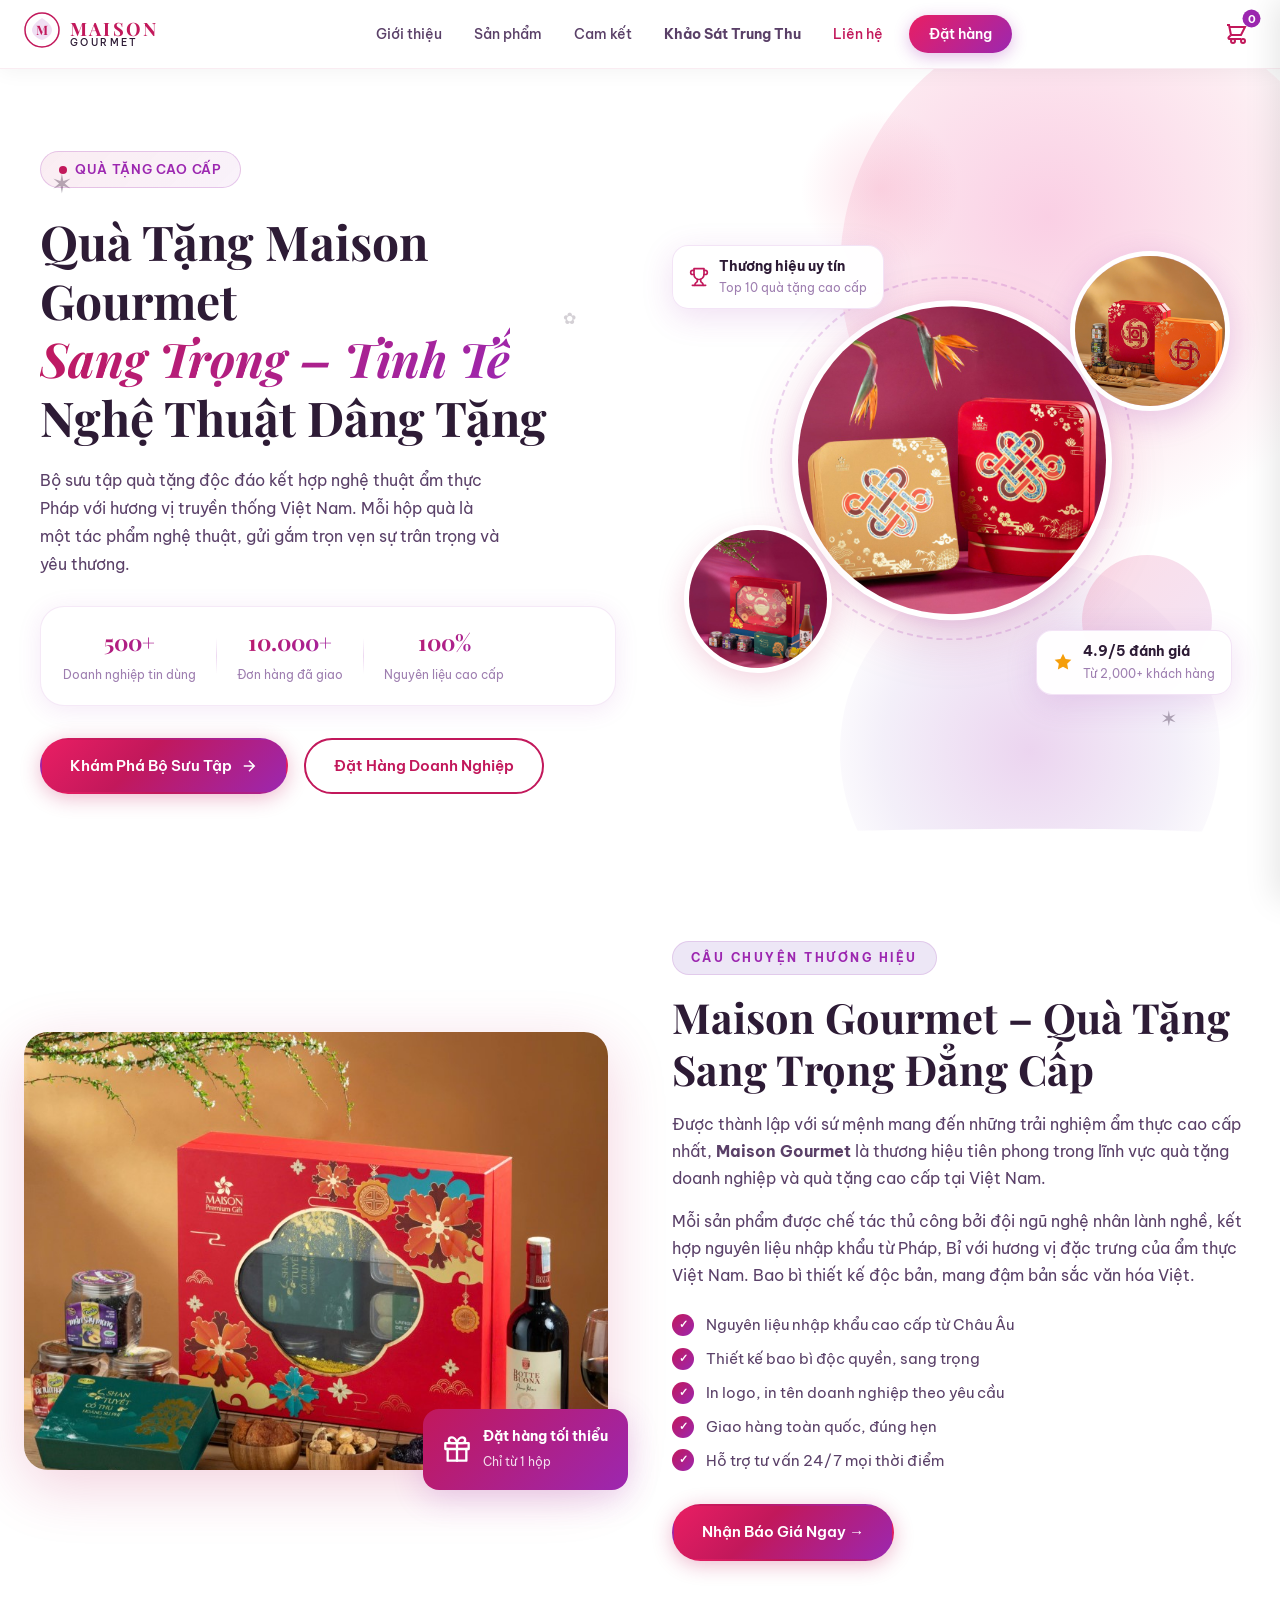
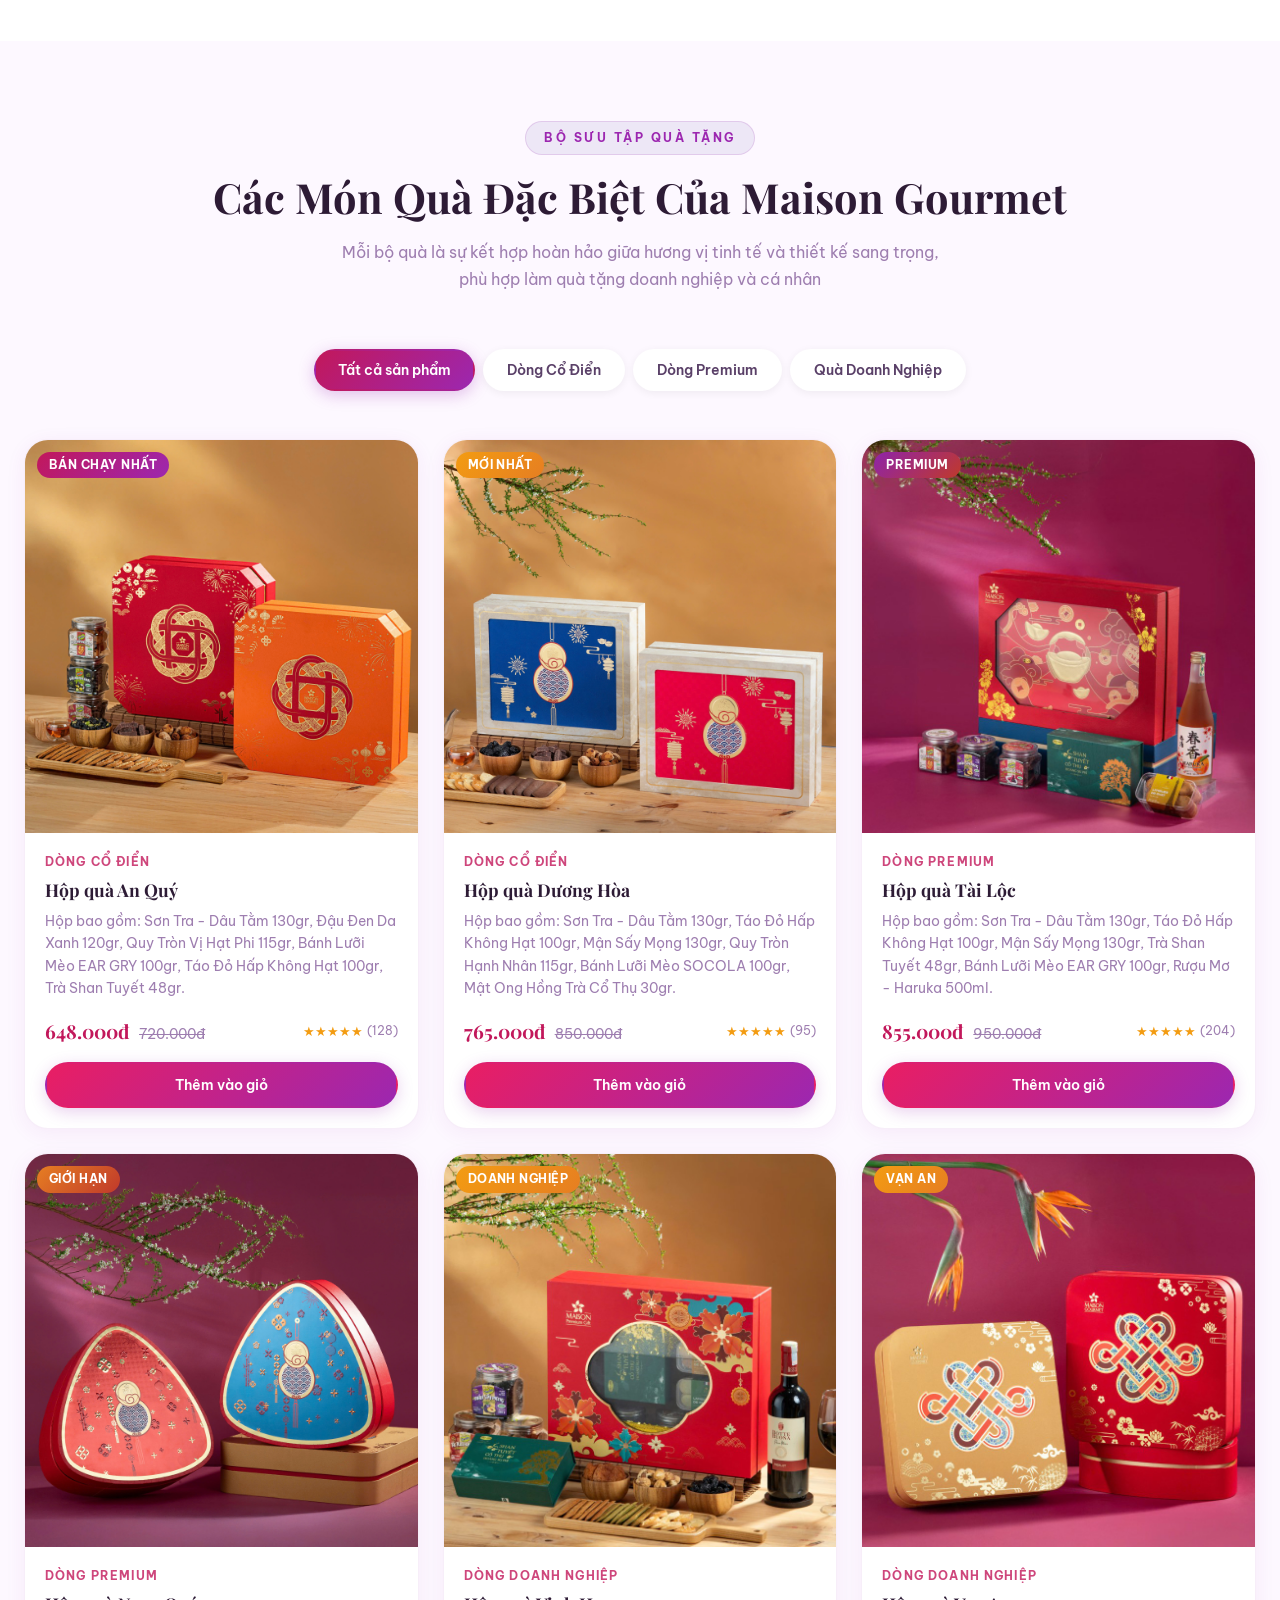
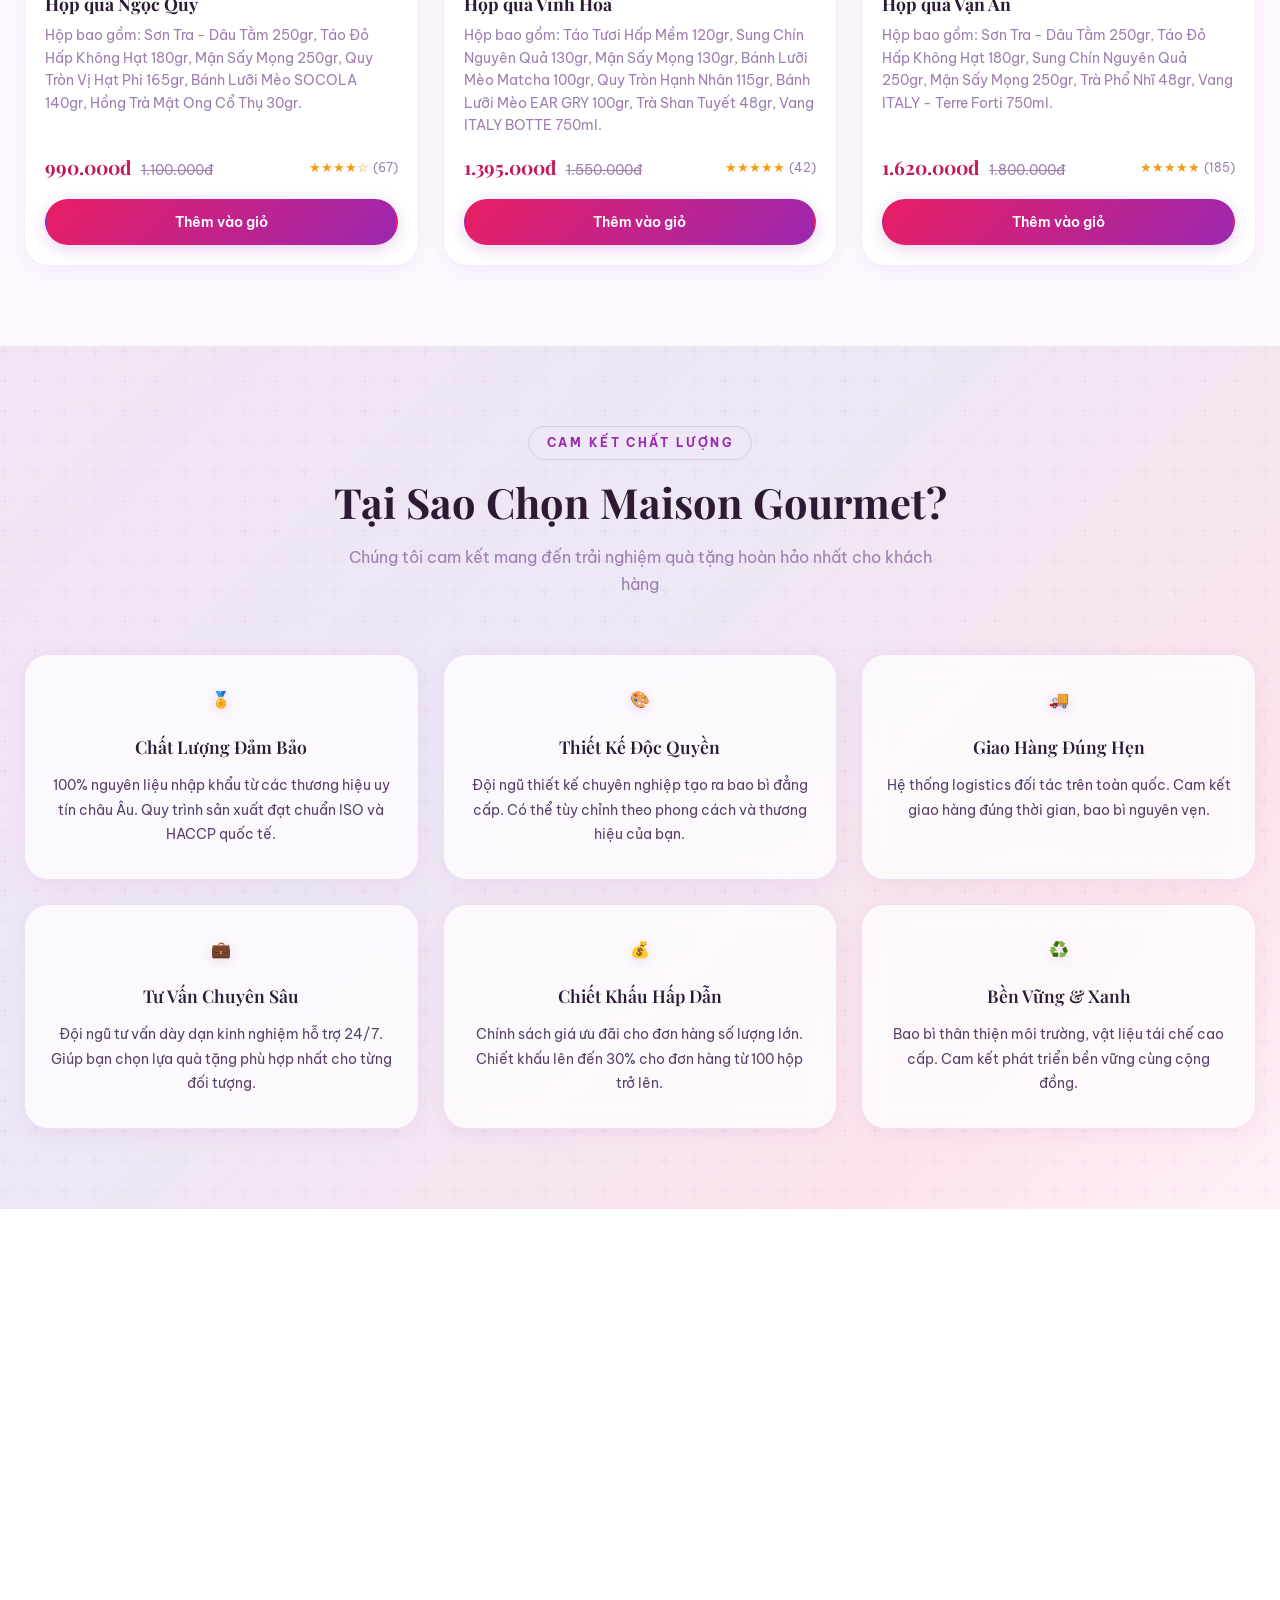
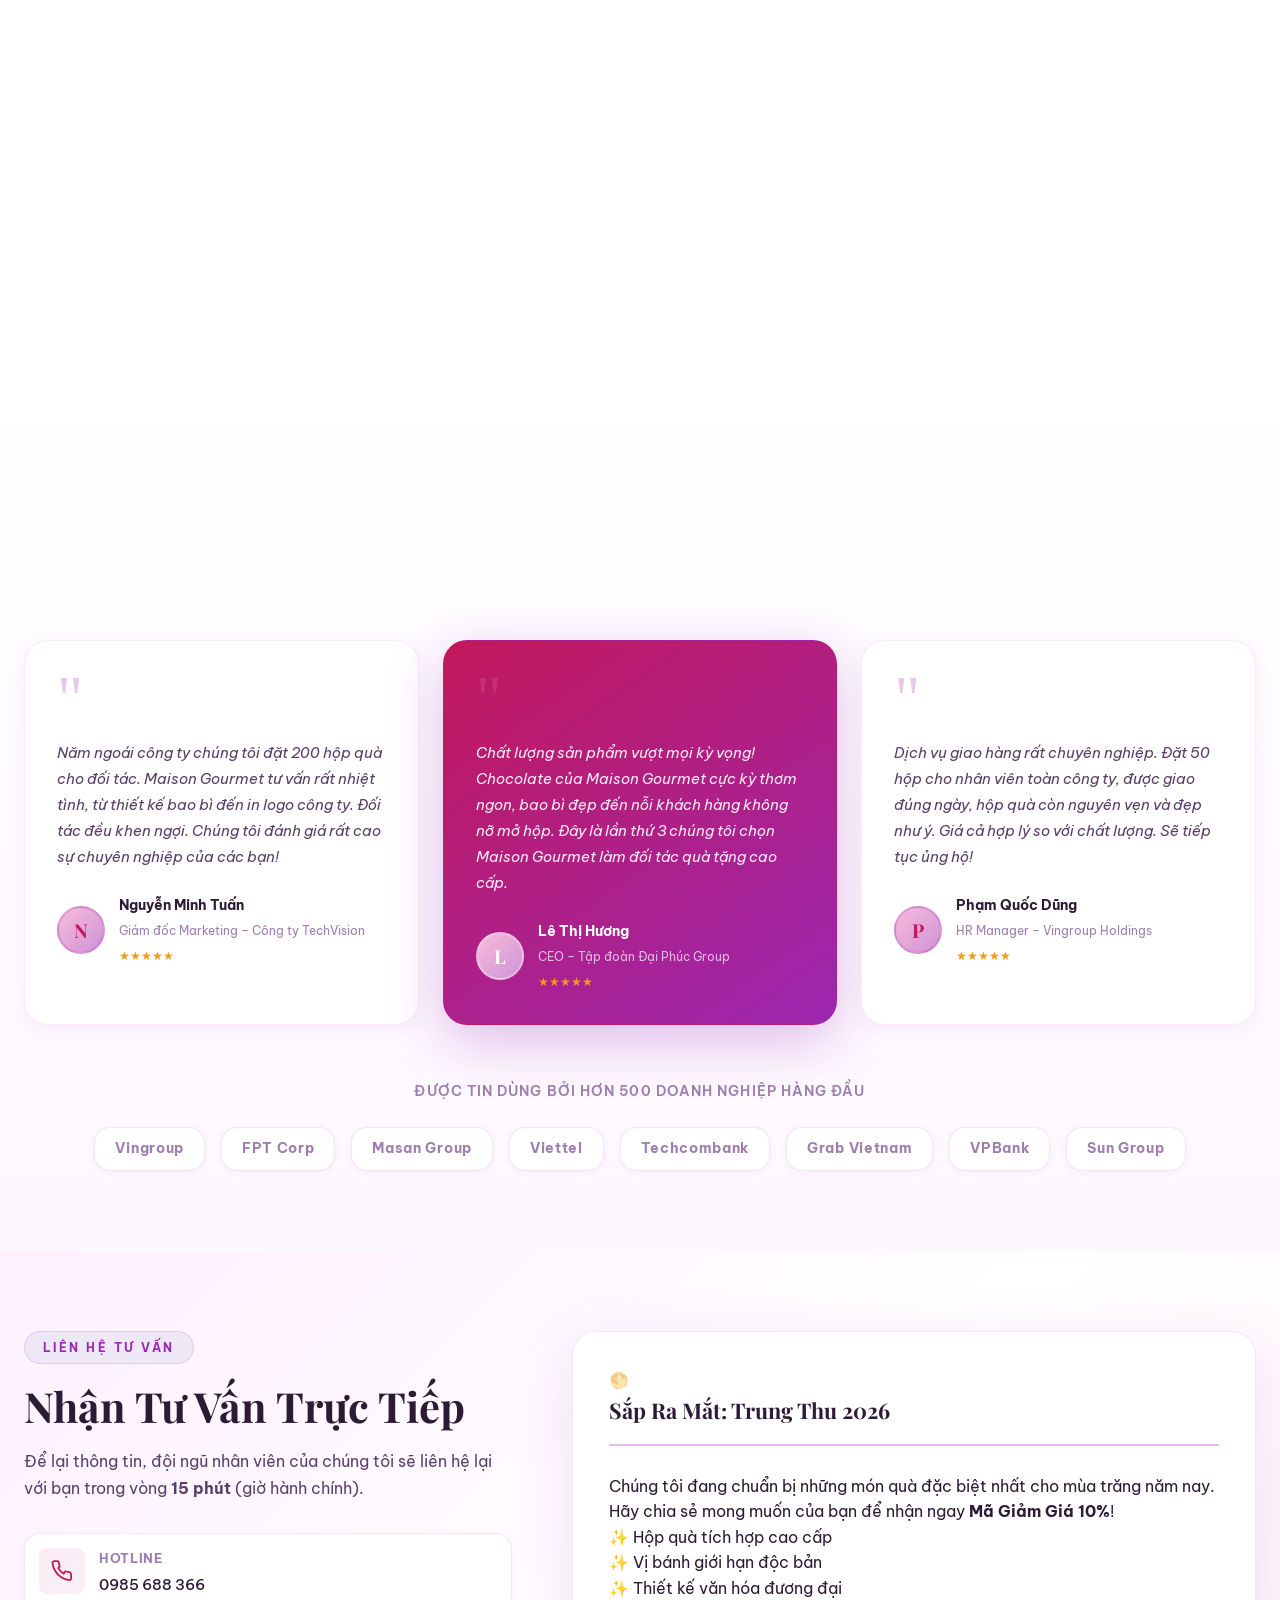
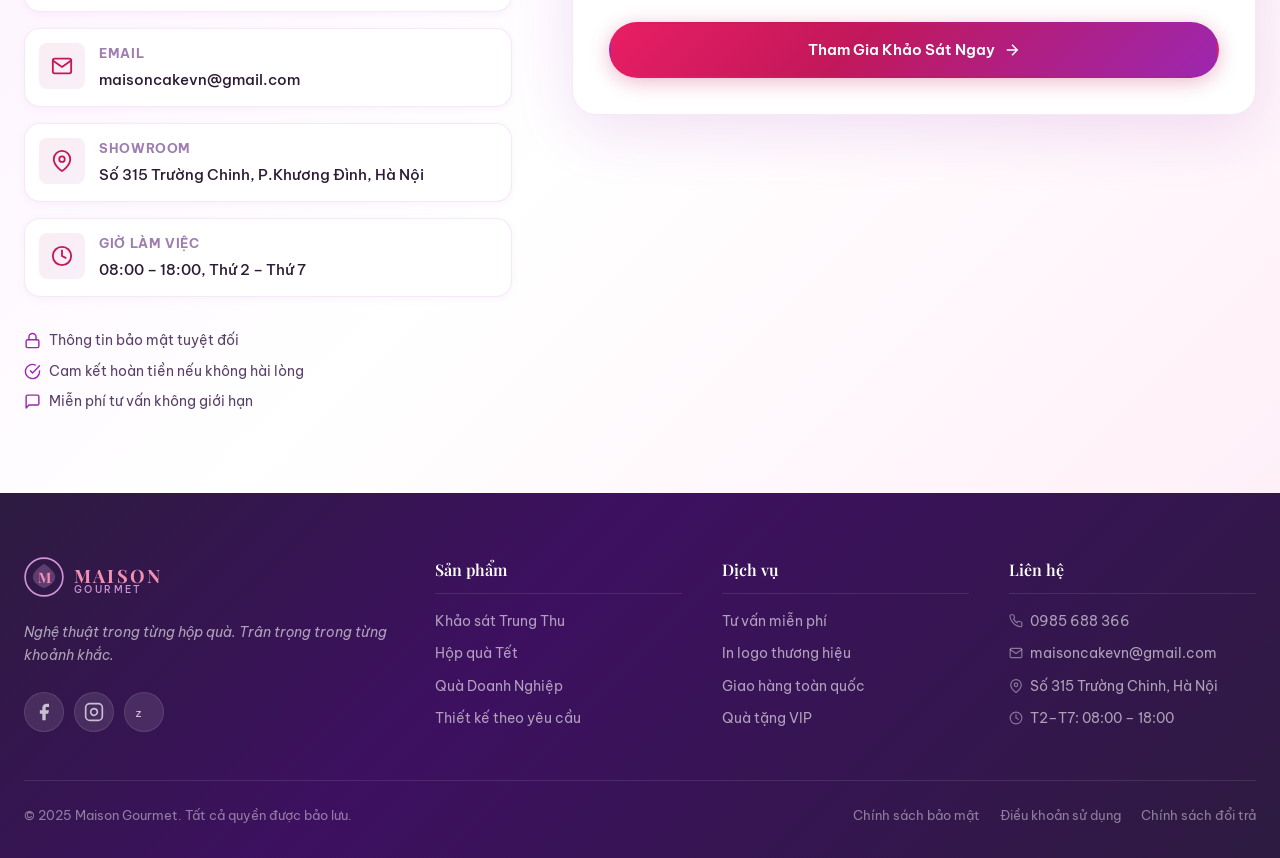
==== commit f98c2d30: "Added manual input field and keyword matching logic to AI Chatbot" ====
--- a/index.html
+++ b/index.html
@@ -752,14 +752,43 @@
       <svg width="24" height="24" fill="none" viewBox="0 0 24 24" stroke="currentColor" stroke-width="2"><path d="M22 16.92v3a2 2 0 0 1-2.18 2 19.79 19.79 0 0 1-8.63-3.07A19.5 19.5 0 0 1 4.69 12a19.79 19.79 0 0 1-3.07-8.67A2 2 0 0 1 3.6 1.27h3a2 2 0 0 1 2 1.72 12.84 12.84 0 0 0 .7 2.81 2 2 0 0 1-.45 2.11L7.91 8.91a16 16 0 0 0 6 6l.91-1.91a2 2 0 0 1 2.11-.45 12.84 12.84 0 0 0 2.81.7A2 2 0 0 1 21.73 15z"/></svg>
       <span class="float-tooltip">Gọi ngay</span>
     </a>
-    <a href="https://zalo.me/0985688366" target="_blank" rel="noopener noreferrer" class="float-btn float-zalo" id="float-zalo-btn" aria-label="Chat Zalo">
-      <svg width="24" height="24" viewBox="0 0 24 24" fill="currentColor"><text x="6" y="17" font-family="Arial" font-weight="bold" font-size="14">Z</text></svg>
-      <span class="float-tooltip">Chat Zalo</span>
-    </a>
+    <!-- Chatbot Toggle replaces Zalo -->
+    <button class="float-btn float-chat" id="chatbot-toggle" aria-label="Chat với chúng tôi">
+      <svg width="24" height="24" fill="none" viewBox="0 0 24 24" stroke="currentColor" stroke-width="2"><path d="M21 11.5a8.38 8.38 0 01-.9 3.8 8.5 8.5 0 01-7.6 4.7 8.38 8.38 0 01-3.8-.9L3 21l1.9-5.7a8.38 8.38 0 01-.9-3.8 8.5 8.5 0 014.7-7.6 8.38 8.38 0 013.8-.9h.5a8.48 8.48 0 018 8v.5z"/></svg>
+      <span class="float-tooltip">Chat tư vấn</span>
+    </button>
     <a href="#order" class="float-btn float-order" id="float-order-btn" aria-label="Đặt hàng">
       <svg width="24" height="24" fill="none" viewBox="0 0 24 24" stroke="currentColor" stroke-width="2"><path d="M6 2L3 6v14a2 2 0 0 0 2 2h14a2 2 0 0 0 2-2V6l-3-4z"></path><line x1="3" y1="6" x2="21" y2="6"></line><path d="M16 10a4 4 0 0 1-8 0"></path></svg>
       <span class="float-tooltip">Đặt hàng</span>
     </a>
+  </div>
+
+  <!-- CHATBOT WINDOW -->
+  <div class="chatbot-window" id="chatbot-window">
+    <div class="chatbot-header">
+      <div class="chatbot-header-info">
+        <div class="chatbot-avatar">M</div>
+        <div class="chatbot-status">
+          <h4>Maison Assistant</h4>
+          <span class="status-online">Đang trực tuyến</span>
+        </div>
+      </div>
+      <button class="chatbot-close" id="chatbot-close" aria-label="Đóng">&times;</button>
+    </div>
+    <div class="chatbot-messages" id="chatbot-messages">
+      <!-- Tin nhắn sẽ được tự động thêm bằng JS -->
+    </div>
+    <div class="chatbot-footer" id="chatbot-footer">
+      <!-- Các nút trả lời nhanh sẽ hiện ở đây -->
+    </div>
+    <div class="chatbot-input-area">
+      <input type="text" id="chatbot-input" placeholder="Nhập tin nhắn..." aria-label="Tin nhắn">
+      <button id="chatbot-send" aria-label="Gửi">
+        <svg width="20" height="20" fill="none" viewBox="0 0 24 24" stroke="currentColor" stroke-width="2">
+          <path d="M22 2L11 13M22 2L15 22l-4-9-9-4 20-7z"/>
+        </svg>
+      </button>
+    </div>
   </div>
 
   <!-- BACK TO TOP -->
--- a/style.css
+++ b/style.css
@@ -2376,3 +2376,241 @@
   .sale-info { font-size: 0.95rem; }
   .timer-box { font-size: 1rem; min-width: 35px; }
 }
+
+/* ============================================================
+   17. CHATBOT WIDGET STYLES
+   ============================================================ */
+.float-chat {
+  background: linear-gradient(135deg, var(--accent), var(--primary)) !important;
+  color: var(--white) !important;
+  box-shadow: 0 4px 15px rgba(156, 39, 176, 0.4) !important;
+}
+
+.float-chat:hover {
+  transform: scale(1.1) rotate(5deg) !important;
+  box-shadow: 0 6px 20px rgba(156, 39, 176, 0.6) !important;
+}
+
+.chatbot-window {
+  position: fixed;
+  bottom: 100px;
+  right: 24px;
+  width: 380px;
+  max-width: calc(100vw - 48px);
+  max-height: 550px;
+  background: var(--white);
+  border-radius: var(--radius-lg);
+  box-shadow: 0 12px 48px rgba(45, 27, 53, 0.2);
+  display: flex;
+  flex-direction: column;
+  z-index: 10002;
+  overflow: hidden;
+  opacity: 0;
+  transform: translateY(20px) scale(0.95);
+  pointer-events: none;
+  transition: all 0.4s cubic-bezier(0.175, 0.885, 0.32, 1.275);
+}
+
+.chatbot-window.open {
+  opacity: 1;
+  transform: translateY(0) scale(1);
+  pointer-events: auto;
+}
+
+.chatbot-header {
+  background: linear-gradient(135deg, var(--primary), var(--accent));
+  color: var(--white);
+  padding: 16px 20px;
+  display: flex;
+  justify-content: space-between;
+  align-items: center;
+}
+
+.chatbot-header-info {
+  display: flex;
+  align-items: center;
+  gap: 12px;
+}
+
+.chatbot-avatar {
+  width: 40px;
+  height: 40px;
+  background: rgba(255, 255, 255, 0.2);
+  border-radius: 50%;
+  display: flex;
+  align-items: center;
+  justify-content: center;
+  font-family: var(--font-heading);
+  font-weight: 700;
+  font-size: 1.2rem;
+  border: 1px solid rgba(255, 255, 255, 0.3);
+}
+
+.chatbot-status h4 {
+  font-size: 0.95rem;
+  margin: 0;
+  line-height: 1.2;
+}
+
+.status-online {
+  font-size: 0.7rem;
+  opacity: 0.8;
+  display: flex;
+  align-items: center;
+  gap: 4px;
+}
+
+.status-online::before {
+  content: '';
+  width: 6px;
+  height: 6px;
+  background: #2ecc71;
+  border-radius: 50%;
+  box-shadow: 0 0 5px #2ecc71;
+}
+
+.chatbot-close {
+  background: transparent;
+  color: var(--white);
+  font-size: 1.5rem;
+  opacity: 0.7;
+  transition: var(--transition);
+}
+
+.chatbot-close:hover {
+  opacity: 1;
+  transform: rotate(90deg);
+}
+
+.chatbot-messages {
+  flex: 1;
+  padding: 20px;
+  overflow-y: auto;
+  display: flex;
+  flex-direction: column;
+  gap: 12px;
+  background: var(--pink-light);
+  min-height: 300px;
+}
+
+.chat-msg {
+  max-width: 85%;
+  padding: 10px 14px;
+  border-radius: 18px;
+  font-size: 0.9rem;
+  line-height: 1.4;
+  position: relative;
+  animation: msgAppear 0.3s ease-out forwards;
+}
+
+@keyframes msgAppear {
+  from { opacity: 0; transform: translateY(10px); }
+  to { opacity: 1; transform: translateY(0); }
+}
+
+.msg-bot {
+  align-self: flex-start;
+  background: var(--white);
+  color: var(--text-dark);
+  border-bottom-left-radius: 4px;
+  box-shadow: 0 2px 8px rgba(0,0,0,0.05);
+}
+
+.msg-user {
+  align-self: flex-end;
+  background: var(--primary);
+  color: var(--white);
+  border-bottom-right-radius: 4px;
+}
+
+.chatbot-footer {
+  padding: 16px;
+  background: var(--white);
+  border-top: 1px solid rgba(0,0,0,0.05);
+  display: flex;
+  flex-wrap: wrap;
+  gap: 8px;
+}
+
+.quick-reply-btn {
+  background: var(--purple-light);
+  color: var(--accent);
+  border: 1px solid rgba(156, 39, 176, 0.15);
+  padding: 8px 14px;
+  border-radius: var(--radius-full);
+  font-size: 0.82rem;
+  font-weight: 500;
+  transition: var(--transition);
+  text-align: left;
+}
+
+.quick-reply-btn:hover {
+  background: var(--accent);
+  color: var(--white);
+  transform: translateY(-1px);
+}
+
+.chat-cta-btn {
+  display: block;
+  width: 100%;
+  text-align: center;
+  background: linear-gradient(135deg, var(--primary), var(--accent));
+  color: var(--white);
+  padding: 10px;
+  border-radius: var(--radius-md);
+  margin-top: 10px;
+  font-weight: 600;
+  text-decoration: none;
+  font-size: 0.9rem;
+}
+
+@media (max-width: 480px) {
+  .chatbot-window {
+    bottom: 0;
+    right: 0;
+    width: 100%;
+    height: 100%;
+    max-height: 100%;
+    border-radius: 0;
+  }
+}
+
+.chatbot-input-area {
+  padding: 12px 20px;
+  background: var(--white);
+  border-top: 1px solid rgba(0,0,0,0.05);
+  display: flex;
+  align-items: center;
+  gap: 12px;
+}
+
+#chatbot-input {
+  flex: 1;
+  background: var(--pink-light);
+  border: 1px solid rgba(156, 39, 176, 0.1);
+  padding: 10px 14px;
+  border-radius: var(--radius-full);
+  font-size: 0.9rem;
+  outline: none;
+  transition: var(--transition);
+}
+
+#chatbot-input:focus {
+  border-color: var(--accent);
+  background: var(--white);
+  box-shadow: 0 0 0 3px rgba(156, 39, 176, 0.1);
+}
+
+#chatbot-send {
+  background: transparent;
+  color: var(--primary);
+  transition: var(--transition);
+  display: flex;
+  align-items: center;
+  justify-content: center;
+}
+
+#chatbot-send:hover {
+  color: var(--accent);
+  transform: scale(1.1) translateX(2px);
+}
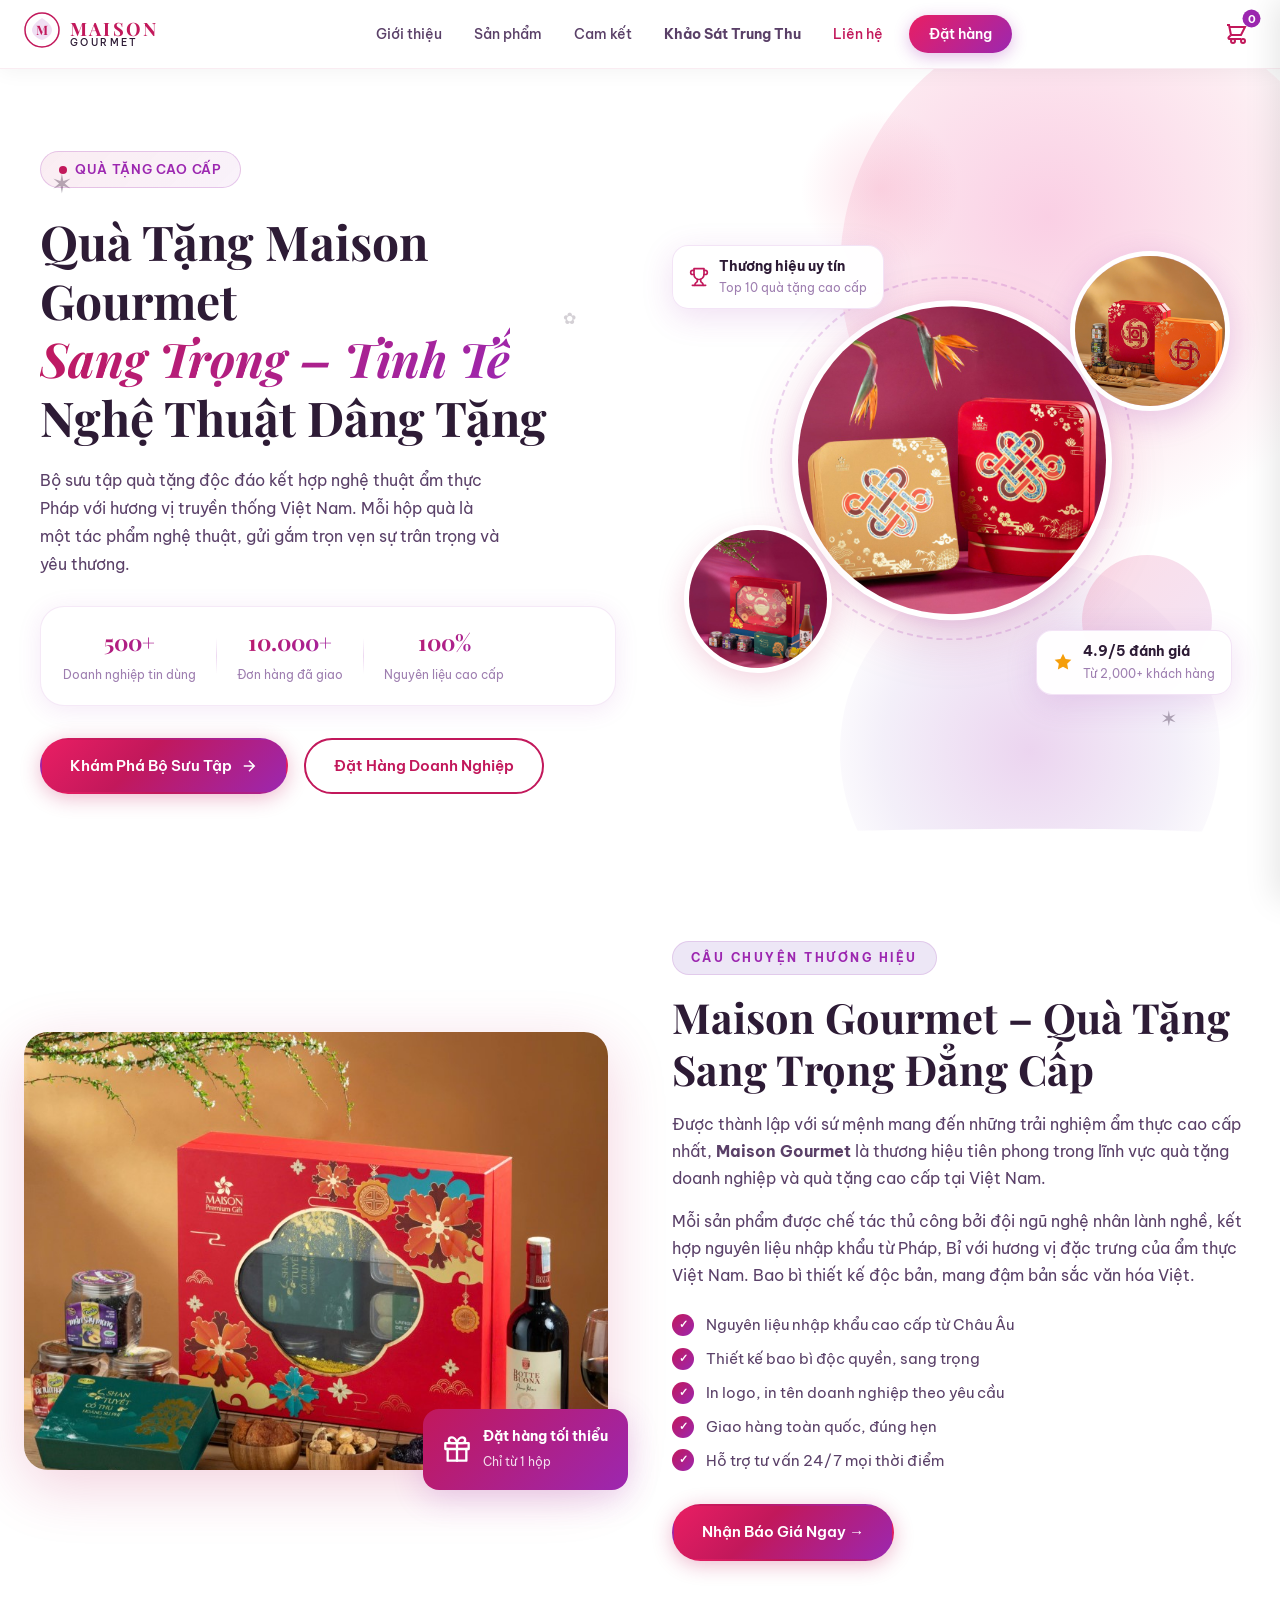
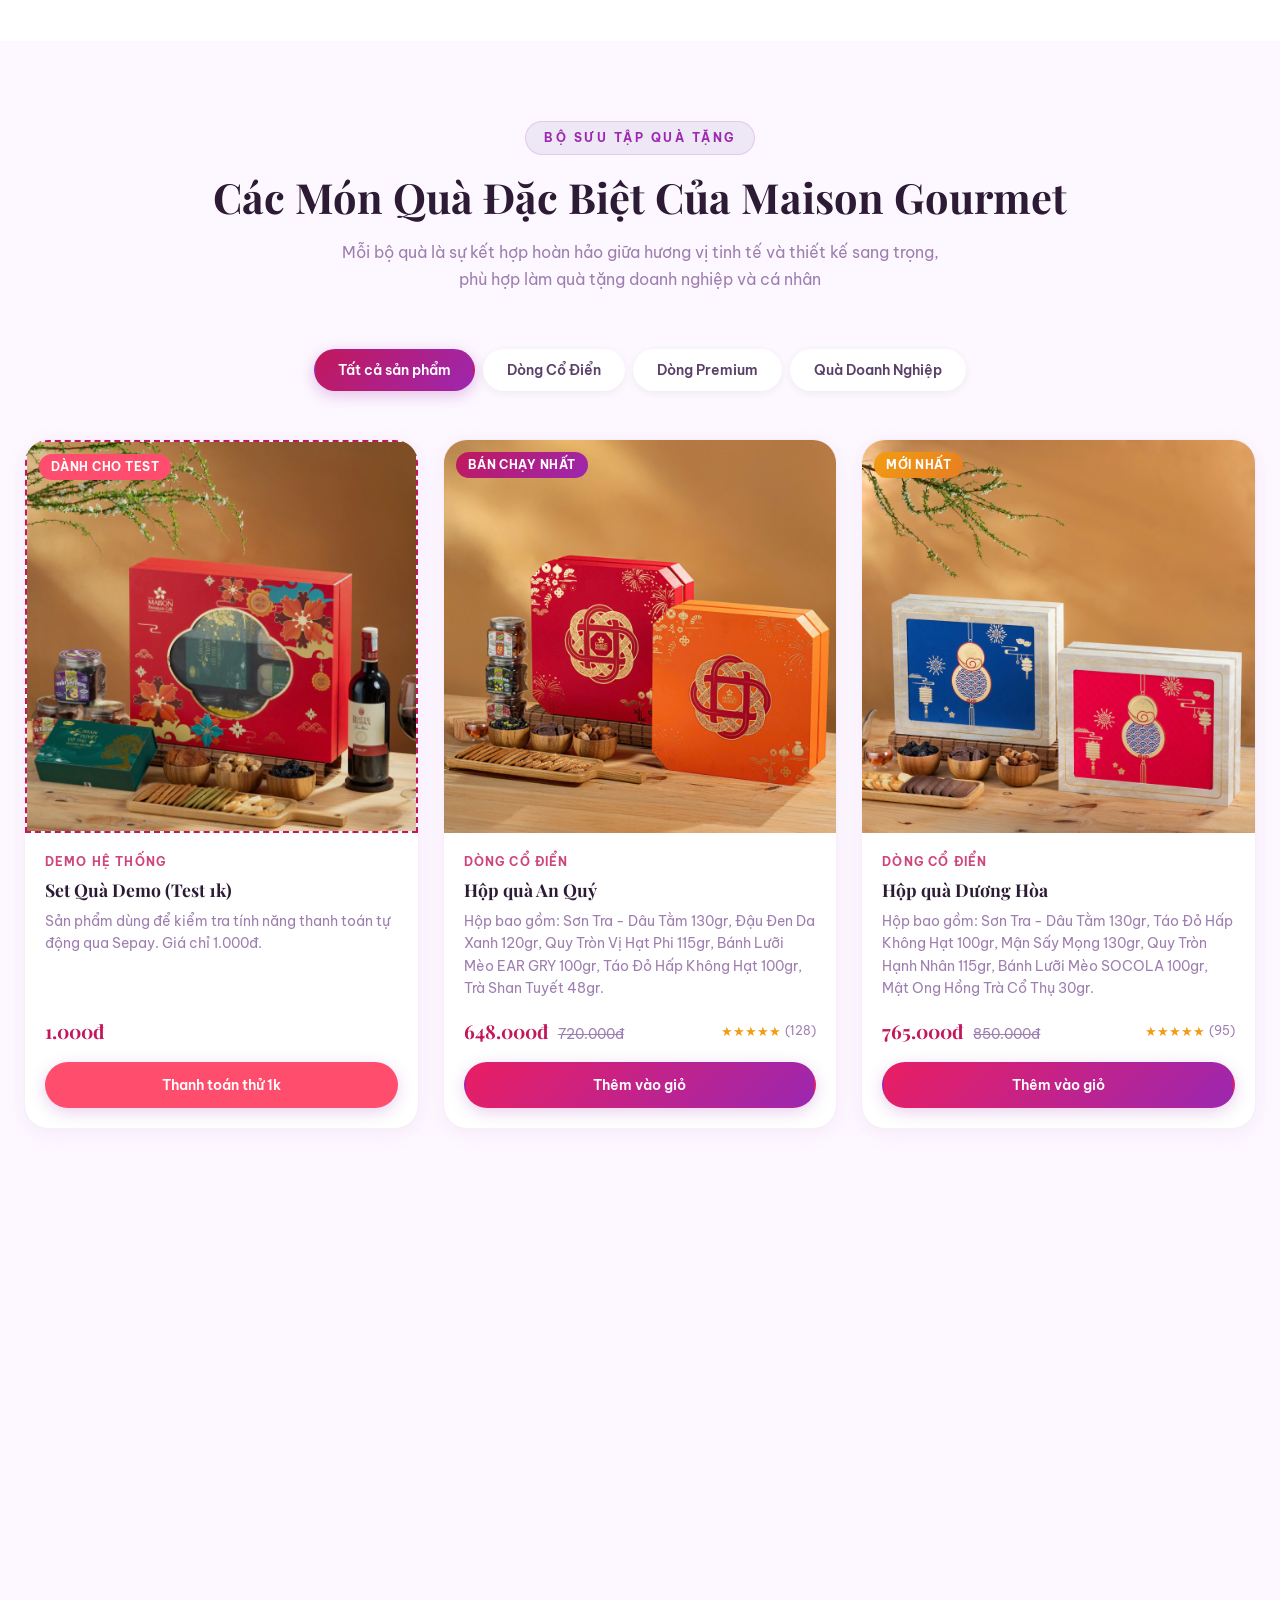
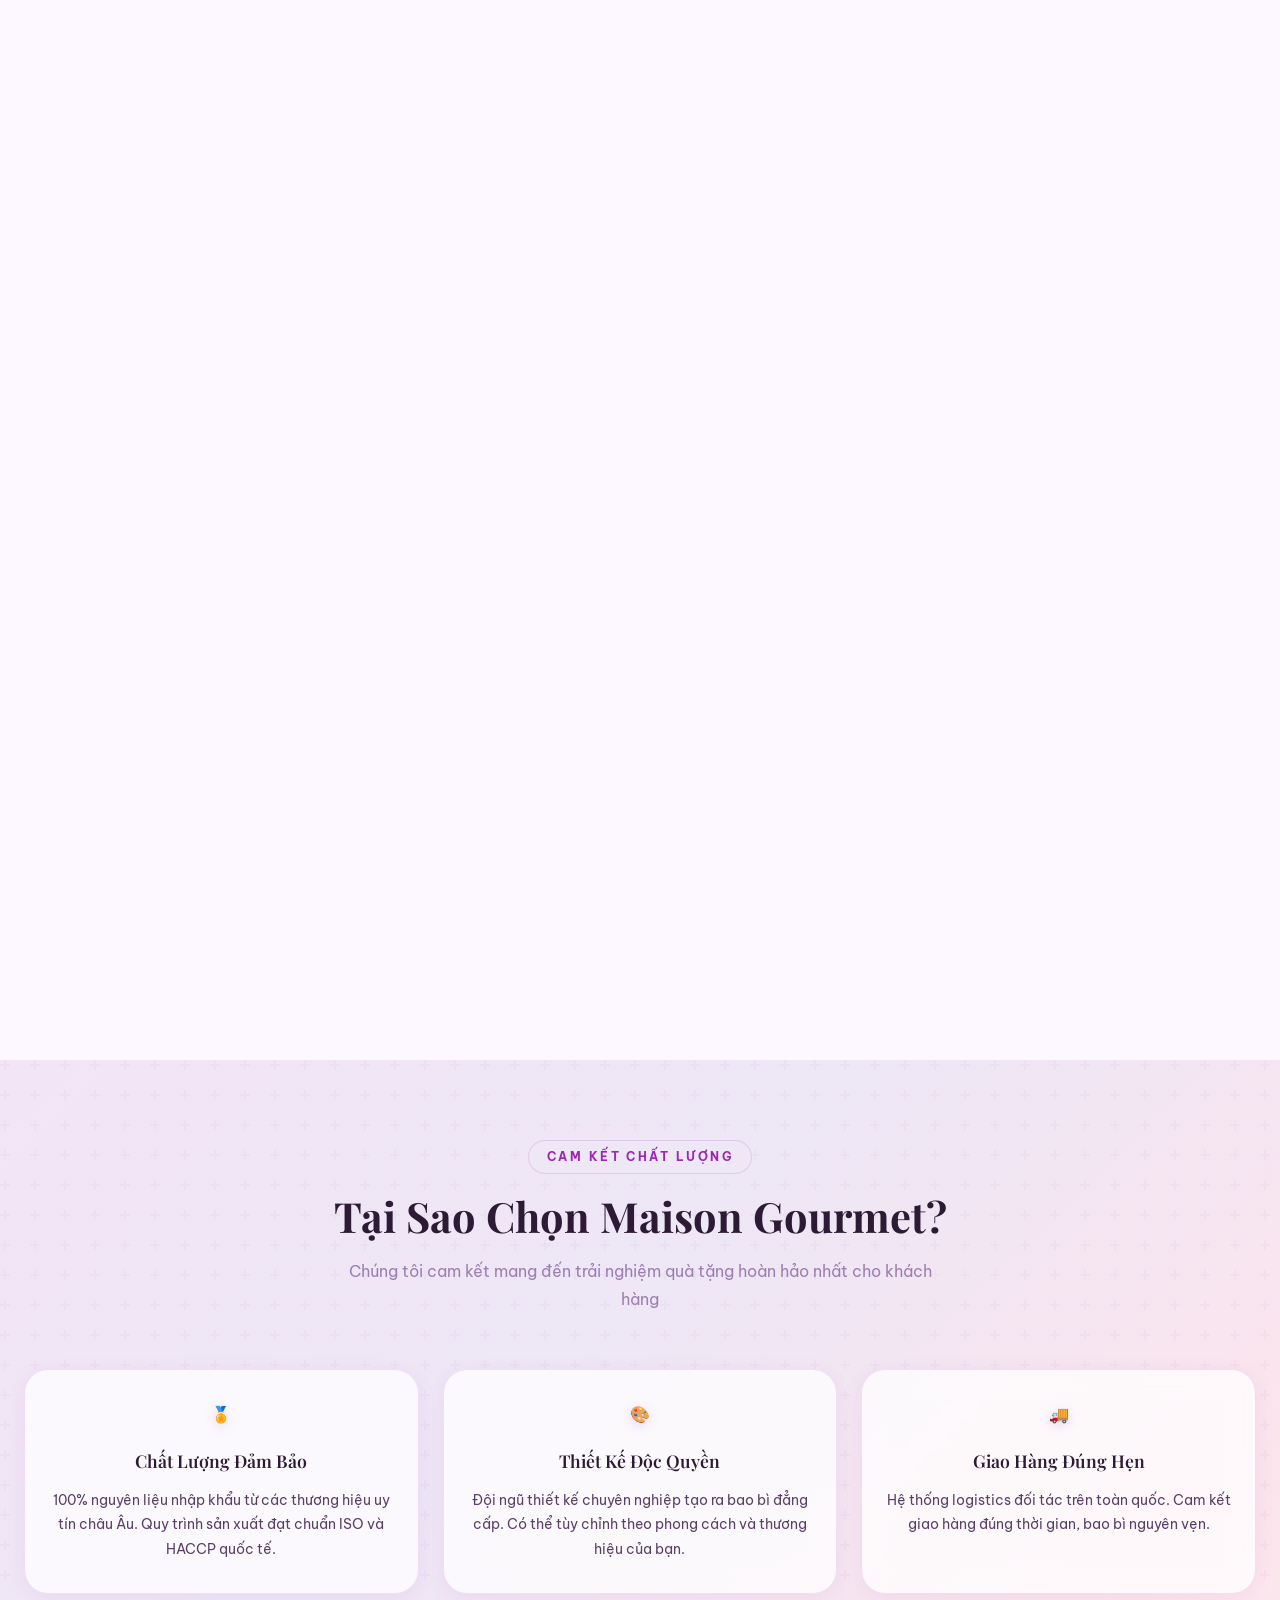
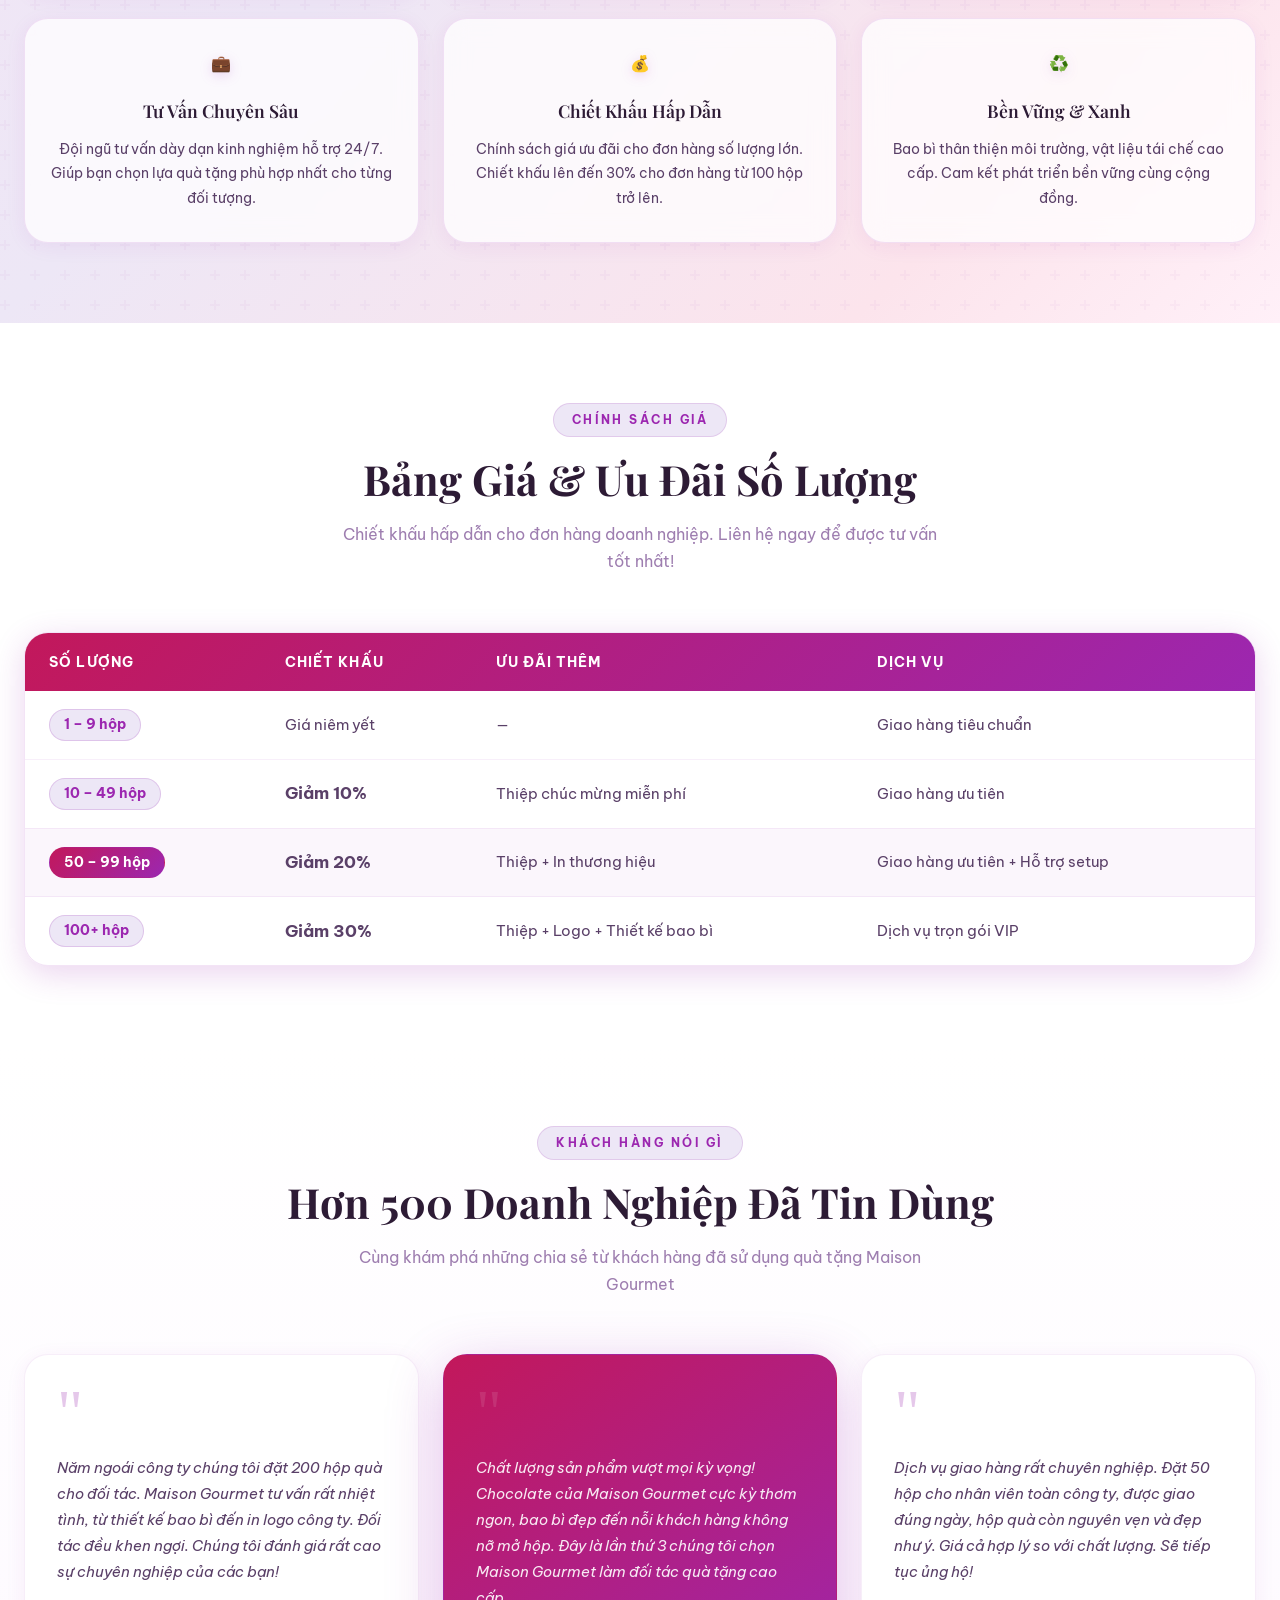
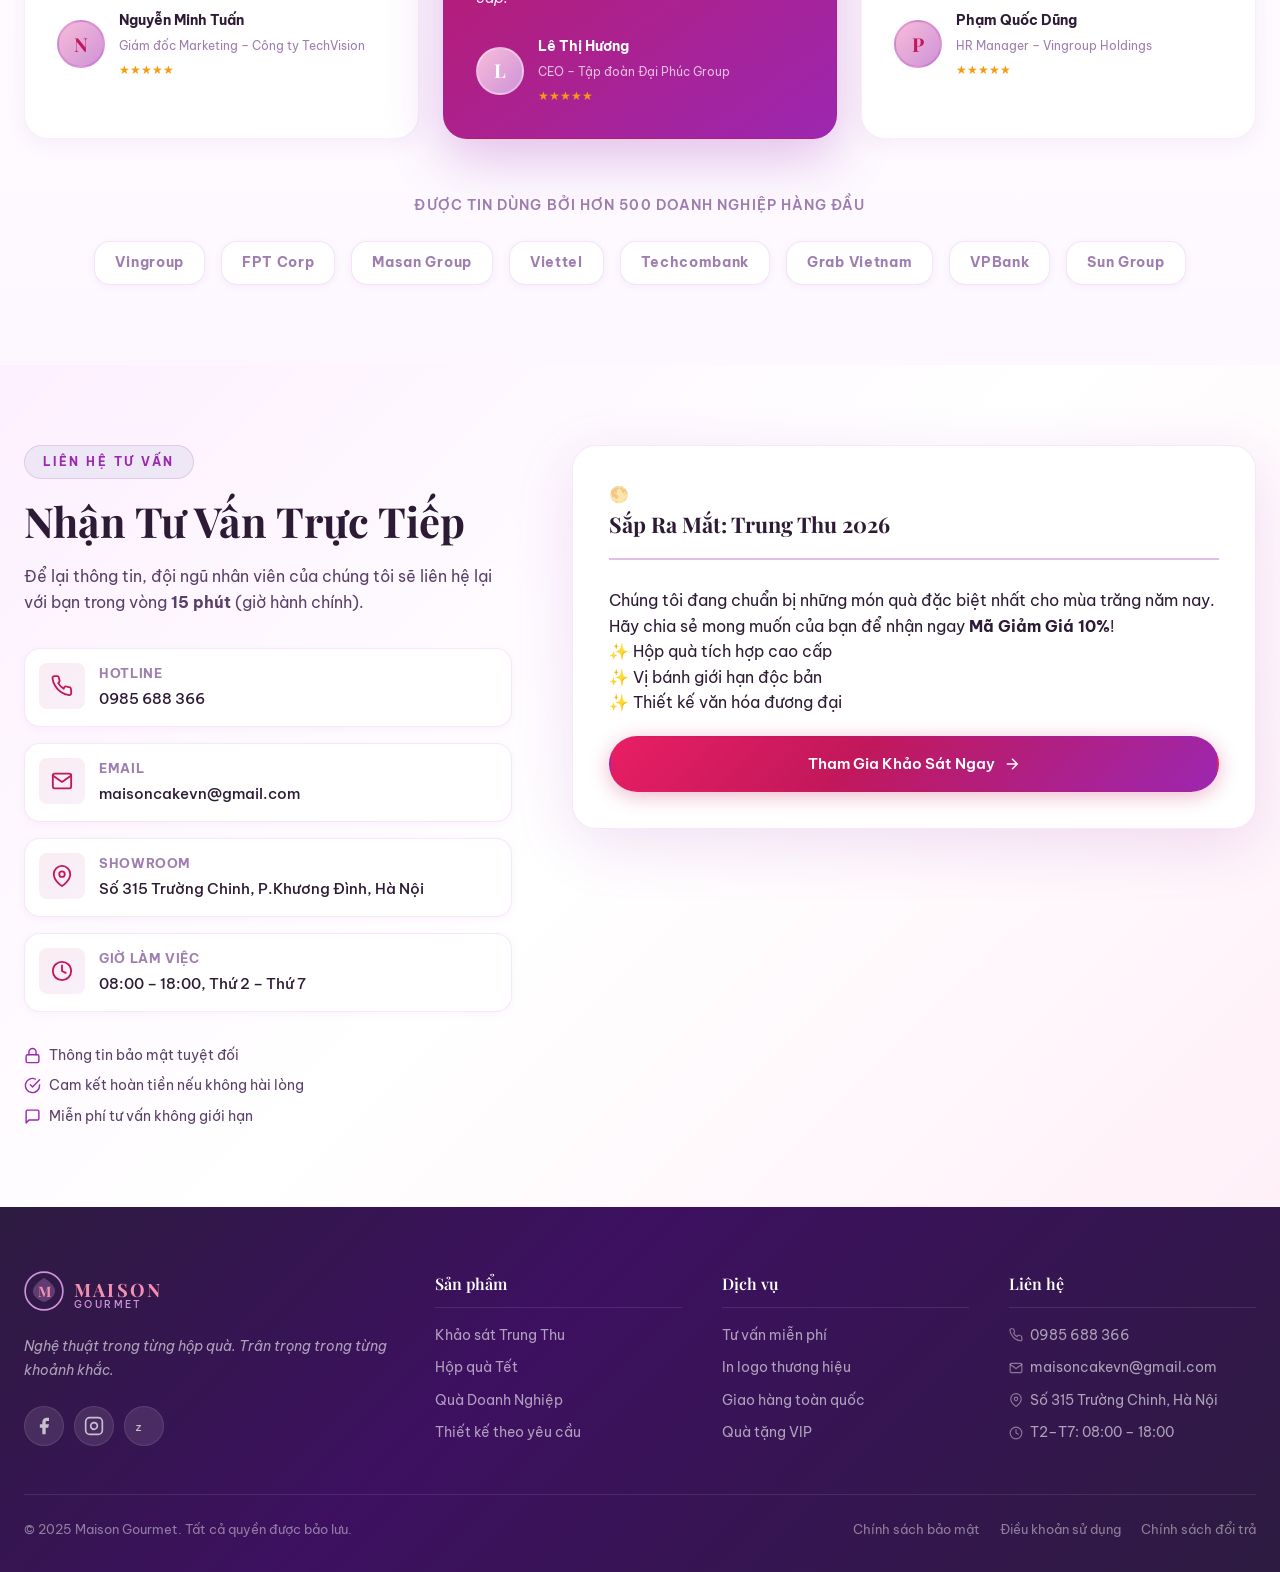
==== commit 36c844d4: "Step 6.5: Added Test Product and Full Admin CRUD capability" ====
--- a/index.html
+++ b/index.html
@@ -272,6 +272,28 @@
       </div>
 
       <div class="products-grid" id="products-grid">
+
+        <!-- Product Demo TEST -->
+        <div class="product-card" data-category="classic" id="product-card-demo">
+          <div class="product-image-wrap" style="border: 2px dashed var(--primary); background: rgba(156, 39, 176, 0.05);">
+            <span class="product-badge-tag bestseller" style="background:#ff4d6d">DÀNH CHO TEST</span>
+            <img src="product_set.png" alt="Set Quà Demo (Test 1k)" class="product-img" style="filter: brightness(0.9);" />
+            <div class="product-overlay">
+              <button class="btn-overlay add-to-cart-btn" data-id="99" data-name="Set Quà Demo (Test 1k)" data-price="1000" data-img="product_set.png">Thanh toán thử 1k</button>
+            </div>
+          </div>
+          <div class="product-info">
+            <div class="product-category-tag">Demo Hệ Thống</div>
+            <h3 class="product-name">Set Quà Demo (Test 1k)</h3>
+            <p class="product-desc">Sản phẩm dùng để kiểm tra tính năng thanh toán tự động qua Sepay. Giá chỉ 1.000đ.</p>
+            <div class="product-price-row">
+              <div>
+                <span class="product-price">1.000đ</span>
+              </div>
+            </div>
+            <button class="btn btn-product add-to-cart-btn" data-id="99" data-name="Set Quà Demo (Test 1k)" data-price="1000" data-img="product_set.png" style="background:#ff4d6d">Thanh toán thử 1k</button>
+          </div>
+        </div>
 
         <!-- Product 1 -->
         <div class="product-card" data-category="classic" id="product-card-1">
--- a/style.css
+++ b/style.css
@@ -2614,3 +2614,445 @@
   color: var(--accent);
   transform: scale(1.1) translateX(2px);
 }
+
+/* ============================================================
+   SEPAY QR PAYMENT STYLES
+   ============================================================ */
+.qr-payment-section {
+  margin: 20px 0;
+}
+
+.qr-payment-card {
+  background: linear-gradient(135deg, rgba(156, 39, 176, 0.03), rgba(194, 24, 91, 0.03));
+  border: 1.5px solid rgba(156, 39, 176, 0.15);
+  border-radius: var(--radius-lg);
+  padding: 28px;
+  position: relative;
+  overflow: hidden;
+}
+
+.qr-payment-card::before {
+  content: '';
+  position: absolute;
+  top: 0;
+  left: 0;
+  right: 0;
+  height: 3px;
+  background: linear-gradient(90deg, var(--primary), var(--accent), var(--primary));
+  background-size: 200% 100%;
+  animation: gradientBG 4s ease infinite;
+}
+
+.qr-payment-header {
+  display: flex;
+  align-items: flex-start;
+  gap: 14px;
+  margin-bottom: 24px;
+}
+
+.qr-payment-icon {
+  width: 48px;
+  height: 48px;
+  min-width: 48px;
+  background: linear-gradient(135deg, var(--primary), var(--accent));
+  color: var(--white);
+  border-radius: var(--radius-md);
+  display: flex;
+  align-items: center;
+  justify-content: center;
+  box-shadow: 0 4px 15px rgba(156, 39, 176, 0.3);
+}
+
+.qr-payment-header h4 {
+  font-family: var(--font-heading);
+  color: var(--primary);
+  font-size: 1.15rem;
+  margin: 0 0 4px 0;
+}
+
+.qr-payment-header p {
+  font-size: 0.85rem;
+  color: var(--text-light);
+  margin: 0;
+}
+
+.qr-code-wrapper {
+  text-align: center;
+  padding: 20px;
+  background: var(--white);
+  border-radius: var(--radius-md);
+  margin-bottom: 24px;
+  position: relative;
+  min-height: 240px;
+  display: flex;
+  align-items: center;
+  justify-content: center;
+  border: 1px solid rgba(0, 0, 0, 0.05);
+}
+
+.qr-code-img {
+  max-width: 220px;
+  width: 100%;
+  height: auto;
+  border-radius: 8px;
+  transition: opacity 0.4s ease;
+}
+
+.qr-loading {
+  position: absolute;
+  top: 0;
+  left: 0;
+  right: 0;
+  bottom: 0;
+  display: flex;
+  flex-direction: column;
+  align-items: center;
+  justify-content: center;
+  gap: 12px;
+  background: var(--white);
+  border-radius: var(--radius-md);
+}
+
+.qr-loading span {
+  color: var(--text-light);
+  font-size: 0.9rem;
+}
+
+.qr-spinner {
+  width: 32px;
+  height: 32px;
+  border: 3px solid rgba(156, 39, 176, 0.1);
+  border-top-color: var(--accent);
+  border-radius: 50%;
+  animation: spin 0.8s linear infinite;
+}
+
+@keyframes spin {
+  to { transform: rotate(360deg); }
+}
+
+.bank-info-box {
+  background: var(--white);
+  border: 1px solid rgba(0, 0, 0, 0.06);
+  border-radius: var(--radius-md);
+  padding: 20px;
+  margin-bottom: 16px;
+}
+
+.bank-info-row {
+  display: flex;
+  align-items: center;
+  justify-content: space-between;
+  padding: 10px 0;
+  border-bottom: 1px solid rgba(0, 0, 0, 0.04);
+  gap: 12px;
+}
+
+.bank-info-row:last-child {
+  border-bottom: none;
+}
+
+.bank-info-label {
+  font-size: 0.85rem;
+  color: var(--text-light);
+  min-width: 100px;
+  flex-shrink: 0;
+}
+
+.bank-info-value {
+  font-size: 0.95rem;
+  color: var(--text-dark);
+  font-weight: 600;
+  text-align: right;
+  flex: 1;
+}
+
+.bank-info-value.bank-amount {
+  color: var(--accent);
+  font-size: 1.1rem;
+  font-weight: 700;
+}
+
+.bank-info-value.bank-transfer-content {
+  color: var(--primary);
+  font-family: 'Courier New', Courier, monospace;
+  font-size: 1rem;
+  letter-spacing: 1px;
+}
+
+.copy-btn {
+  background: rgba(156, 39, 176, 0.08);
+  border: 1px solid rgba(156, 39, 176, 0.15);
+  color: var(--accent);
+  padding: 6px 8px;
+  border-radius: 6px;
+  cursor: pointer;
+  display: flex;
+  align-items: center;
+  justify-content: center;
+  transition: var(--transition);
+  margin-left: 8px;
+  flex-shrink: 0;
+}
+
+.copy-btn:hover {
+  background: rgba(156, 39, 176, 0.15);
+  transform: scale(1.05);
+}
+
+.copy-btn:active {
+  transform: scale(0.95);
+}
+
+.qr-payment-note {
+  display: flex;
+  align-items: flex-start;
+  gap: 10px;
+  padding: 12px 16px;
+  background: rgba(255, 193, 7, 0.08);
+  border: 1px solid rgba(255, 193, 7, 0.2);
+  border-radius: var(--radius-sm);
+  font-size: 0.84rem;
+  color: var(--text-dark);
+  line-height: 1.5;
+}
+
+.qr-payment-note svg {
+  color: #f57c00;
+  min-width: 16px;
+  margin-top: 2px;
+}
+
+.qr-payment-note strong {
+  color: var(--primary);
+}
+
+@media (max-width: 768px) {
+  .qr-payment-card {
+    padding: 20px;
+  }
+  .bank-info-row {
+    flex-wrap: wrap;
+  }
+  .bank-info-label {
+    min-width: 80px;
+  }
+  .qr-code-img {
+    max-width: 180px;
+  }
+}
+
+/* ============================================================
+   CHECKOUT STEP INDICATOR
+   ============================================================ */
+.checkout-step-indicator {
+  display: flex;
+  align-items: center;
+  gap: 12px;
+  padding: 16px 20px;
+  background: linear-gradient(135deg, rgba(46, 204, 113, 0.08), rgba(46, 204, 113, 0.03));
+  border: 1.5px solid rgba(46, 204, 113, 0.2);
+  border-radius: var(--radius-md);
+  margin-bottom: 24px;
+  font-size: 0.92rem;
+  color: var(--text-dark);
+  font-weight: 500;
+}
+
+.step-badge {
+  width: 36px;
+  height: 36px;
+  min-width: 36px;
+  background: linear-gradient(135deg, #2ecc71, #27ae60);
+  color: white;
+  border-radius: 50%;
+  display: flex;
+  align-items: center;
+  justify-content: center;
+  box-shadow: 0 3px 10px rgba(46, 204, 113, 0.3);
+  animation: checkPulse 2s ease infinite;
+}
+
+@keyframes checkPulse {
+  0%, 100% { box-shadow: 0 3px 10px rgba(46, 204, 113, 0.3); }
+  50% { box-shadow: 0 3px 20px rgba(46, 204, 113, 0.5); }
+}
+
+/* ============================================================
+   ORDER STATUS PROGRESS BAR
+   ============================================================ */
+.order-status-bar {
+  display: flex;
+  align-items: center;
+  justify-content: center;
+  margin-top: 24px;
+  padding-top: 20px;
+  border-top: 1px solid rgba(0, 0, 0, 0.06);
+}
+
+.status-step {
+  display: flex;
+  flex-direction: column;
+  align-items: center;
+  gap: 6px;
+  position: relative;
+}
+
+.status-step span {
+  font-size: 0.72rem;
+  color: var(--text-light);
+  text-align: center;
+  white-space: nowrap;
+  font-weight: 500;
+  transition: color 0.5s ease;
+}
+
+.status-dot {
+  width: 28px;
+  height: 28px;
+  border-radius: 50%;
+  background: #e0e0e0;
+  border: 3px solid #e0e0e0;
+  transition: all 0.5s cubic-bezier(0.4, 0, 0.2, 1);
+  position: relative;
+}
+
+.status-dot::after {
+  content: '';
+  position: absolute;
+  top: 50%;
+  left: 50%;
+  transform: translate(-50%, -50%) scale(0);
+  width: 10px;
+  height: 10px;
+  border-radius: 50%;
+  background: white;
+  transition: transform 0.3s ease;
+}
+
+.status-step.active .status-dot {
+  background: linear-gradient(135deg, var(--primary), var(--accent));
+  border-color: var(--primary);
+  box-shadow: 0 0 0 4px rgba(156, 39, 176, 0.15);
+  animation: statusPulse 2s ease infinite;
+}
+
+.status-step.active .status-dot::after {
+  transform: translate(-50%, -50%) scale(1);
+}
+
+.status-step.active span {
+  color: var(--primary);
+  font-weight: 600;
+}
+
+.status-step.completed .status-dot {
+  background: #2ecc71;
+  border-color: #2ecc71;
+  box-shadow: none;
+}
+
+.status-step.completed .status-dot::after {
+  content: '✓';
+  transform: translate(-50%, -50%) scale(1);
+  width: auto;
+  height: auto;
+  background: none;
+  color: white;
+  font-size: 0.65rem;
+  font-weight: 700;
+}
+
+.status-step.completed span {
+  color: #2ecc71;
+}
+
+@keyframes statusPulse {
+  0%, 100% { box-shadow: 0 0 0 4px rgba(156, 39, 176, 0.15); }
+  50% { box-shadow: 0 0 0 8px rgba(156, 39, 176, 0.08); }
+}
+
+.status-line {
+  width: 40px;
+  height: 3px;
+  background: #e0e0e0;
+  border-radius: 2px;
+  margin: 0 4px;
+  margin-bottom: 20px;
+  transition: background 0.5s ease;
+}
+
+.status-line.completed {
+  background: linear-gradient(90deg, #2ecc71, var(--primary));
+}
+
+/* ============================================================
+   QR CONFIRM BUTTON
+   ============================================================ */
+.qr-confirm-btn {
+  display: flex;
+  align-items: center;
+  justify-content: center;
+  gap: 10px;
+  background: linear-gradient(135deg, #2ecc71, #27ae60) !important;
+  border: none;
+  font-weight: 600;
+  letter-spacing: 0.3px;
+  box-shadow: 0 4px 15px rgba(46, 204, 113, 0.3);
+  transition: all 0.3s ease;
+}
+
+.qr-confirm-btn:hover {
+  transform: translateY(-2px);
+  box-shadow: 0 6px 20px rgba(46, 204, 113, 0.4);
+}
+
+.qr-confirm-btn:active {
+  transform: translateY(0);
+}
+
+.qr-confirm-btn:disabled {
+  cursor: not-allowed;
+  opacity: 0.7 !important;
+}
+
+@media (max-width: 768px) {
+  .order-status-bar {
+    gap: 2px;
+  }
+  .status-line {
+    width: 24px;
+  }
+  .checkout-step-indicator {
+    font-size: 0.84rem;
+    padding: 12px 14px;
+  }
+}
+
+/* AUTOMATED PAYMENT STYLES */
+.status-pulse {
+  width: 10px;
+  height: 10px;
+  background-color: var(--primary-color);
+  border-radius: 50%;
+  position: relative;
+}
+
+.status-pulse::after {
+  content: "";
+  position: absolute;
+  width: 100%;
+  height: 100%;
+  background-color: var(--primary-color);
+  border-radius: 50%;
+  animation: pulse-ring 1.5s infinite;
+}
+
+@keyframes pulse-ring {
+  0% { transform: scale(1); opacity: 0.8; }
+  100% { transform: scale(3); opacity: 0; }
+}
+
+#payment-timer {
+  letter-spacing: 1px;
+}
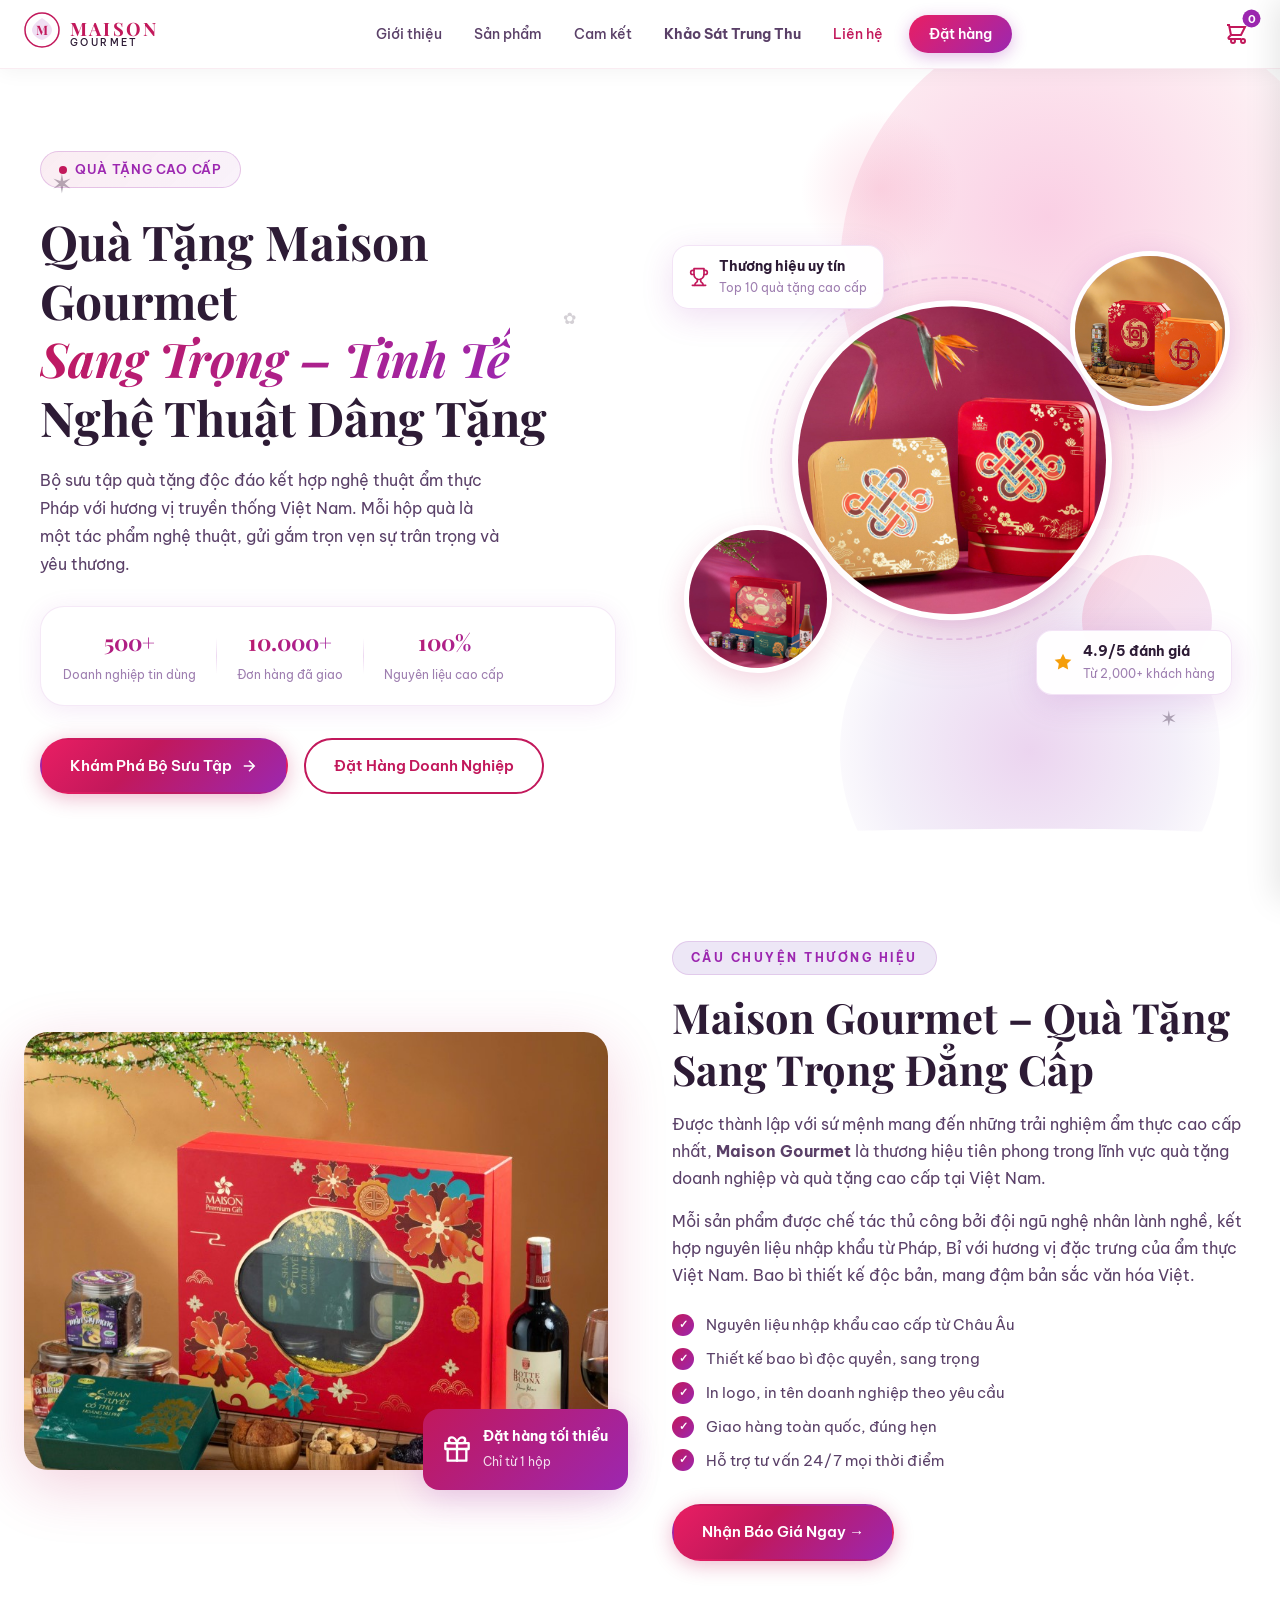
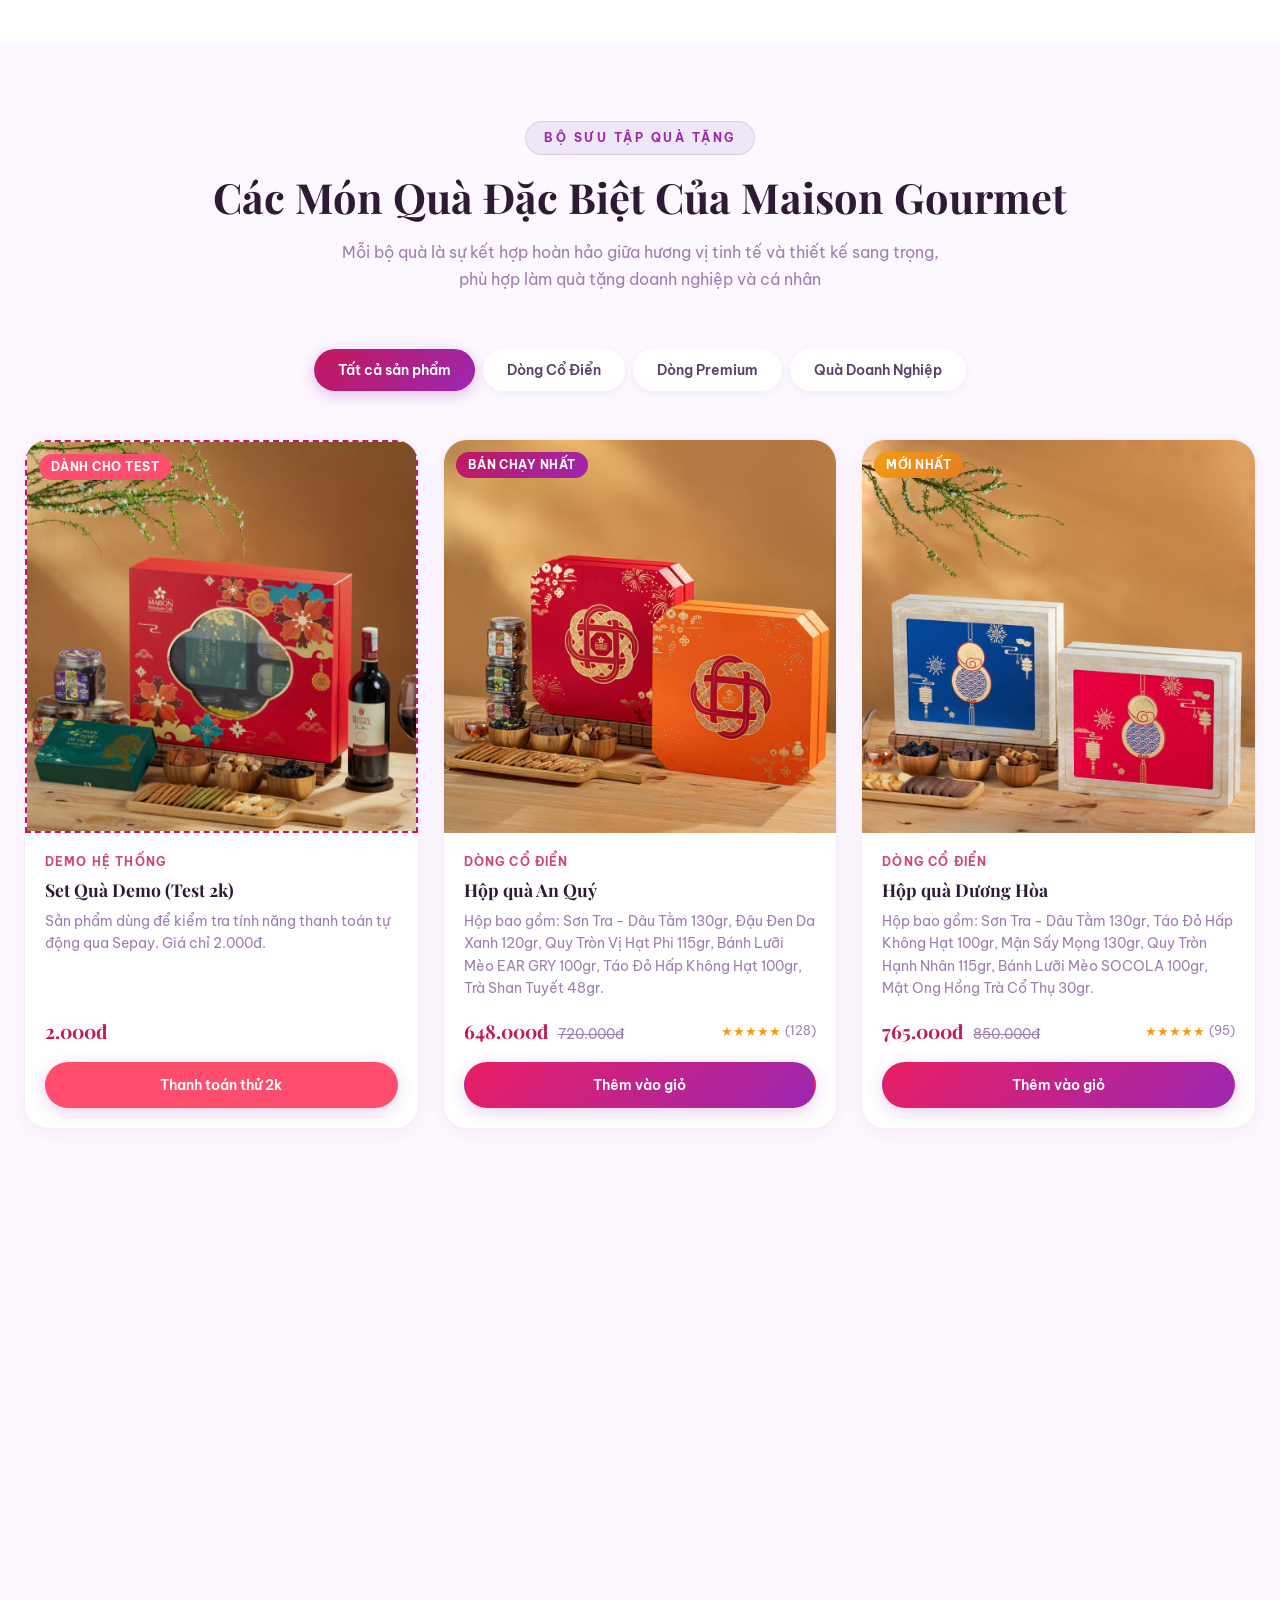
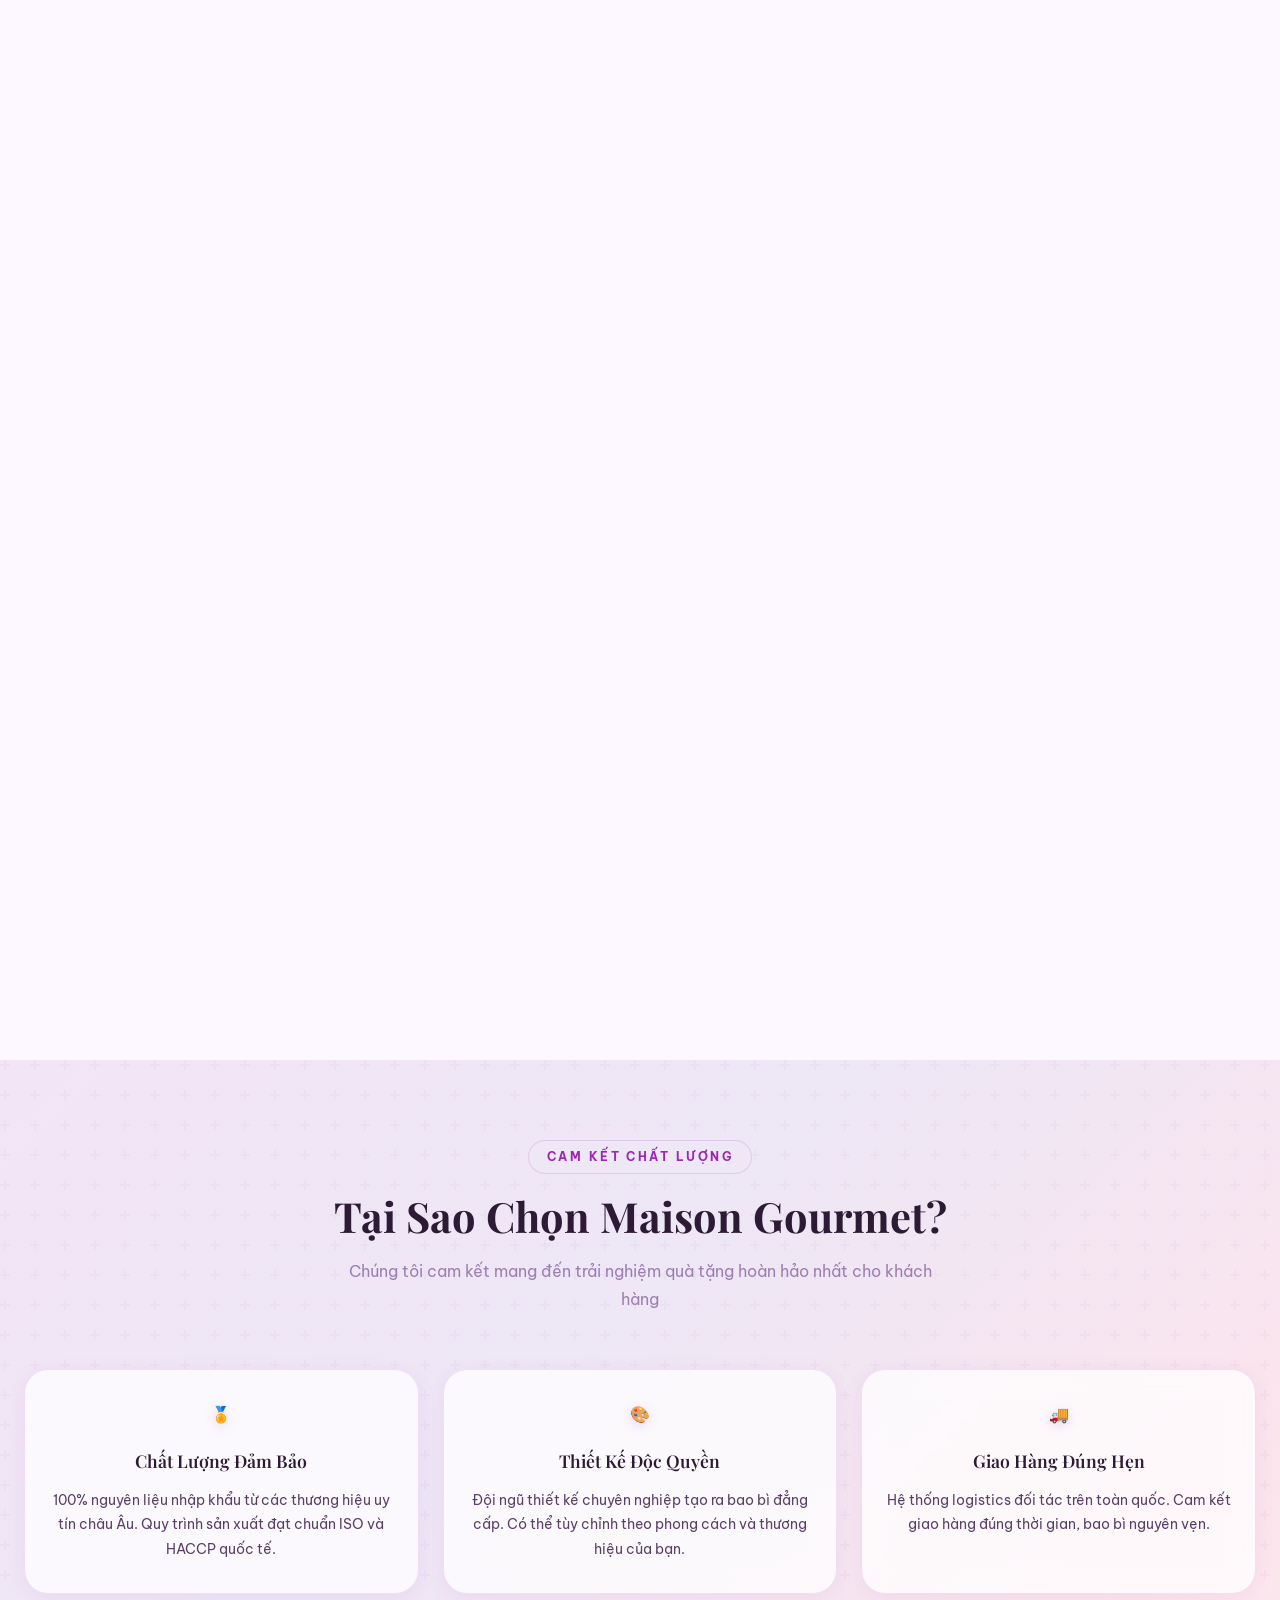
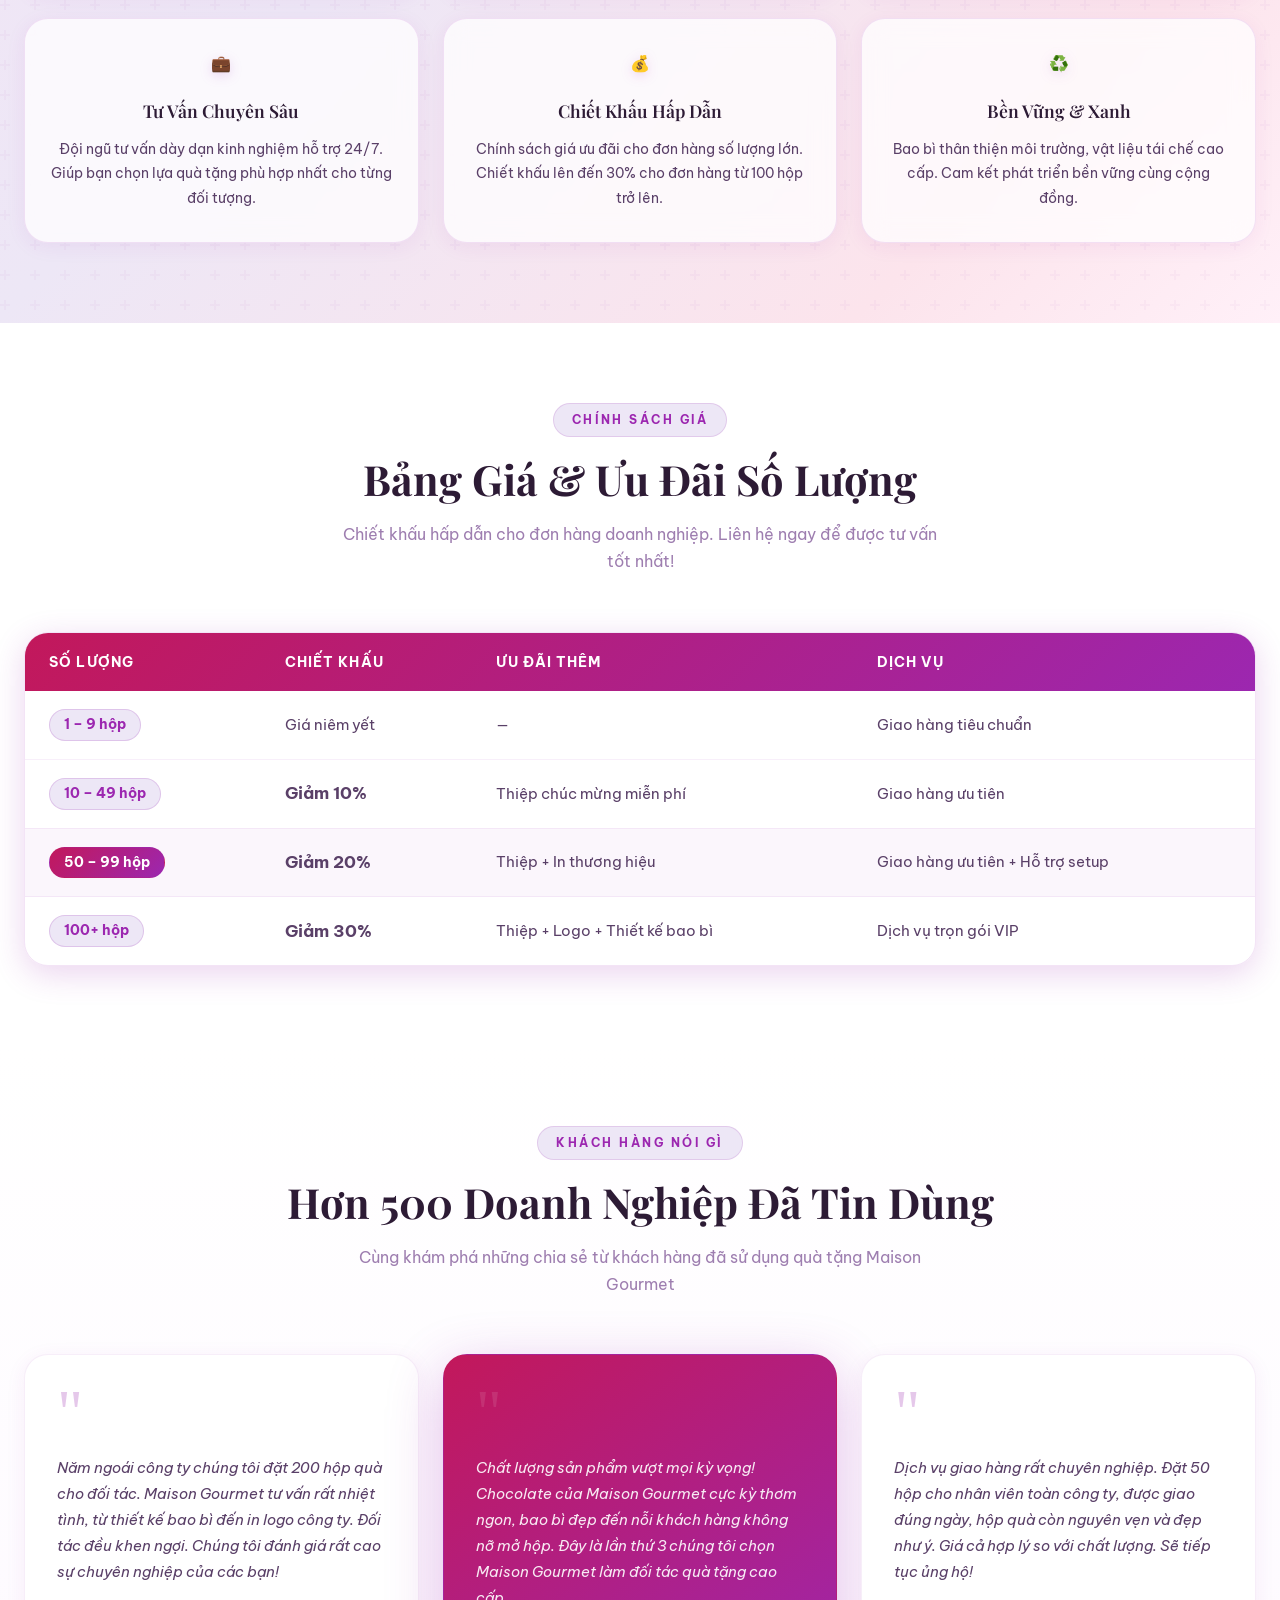
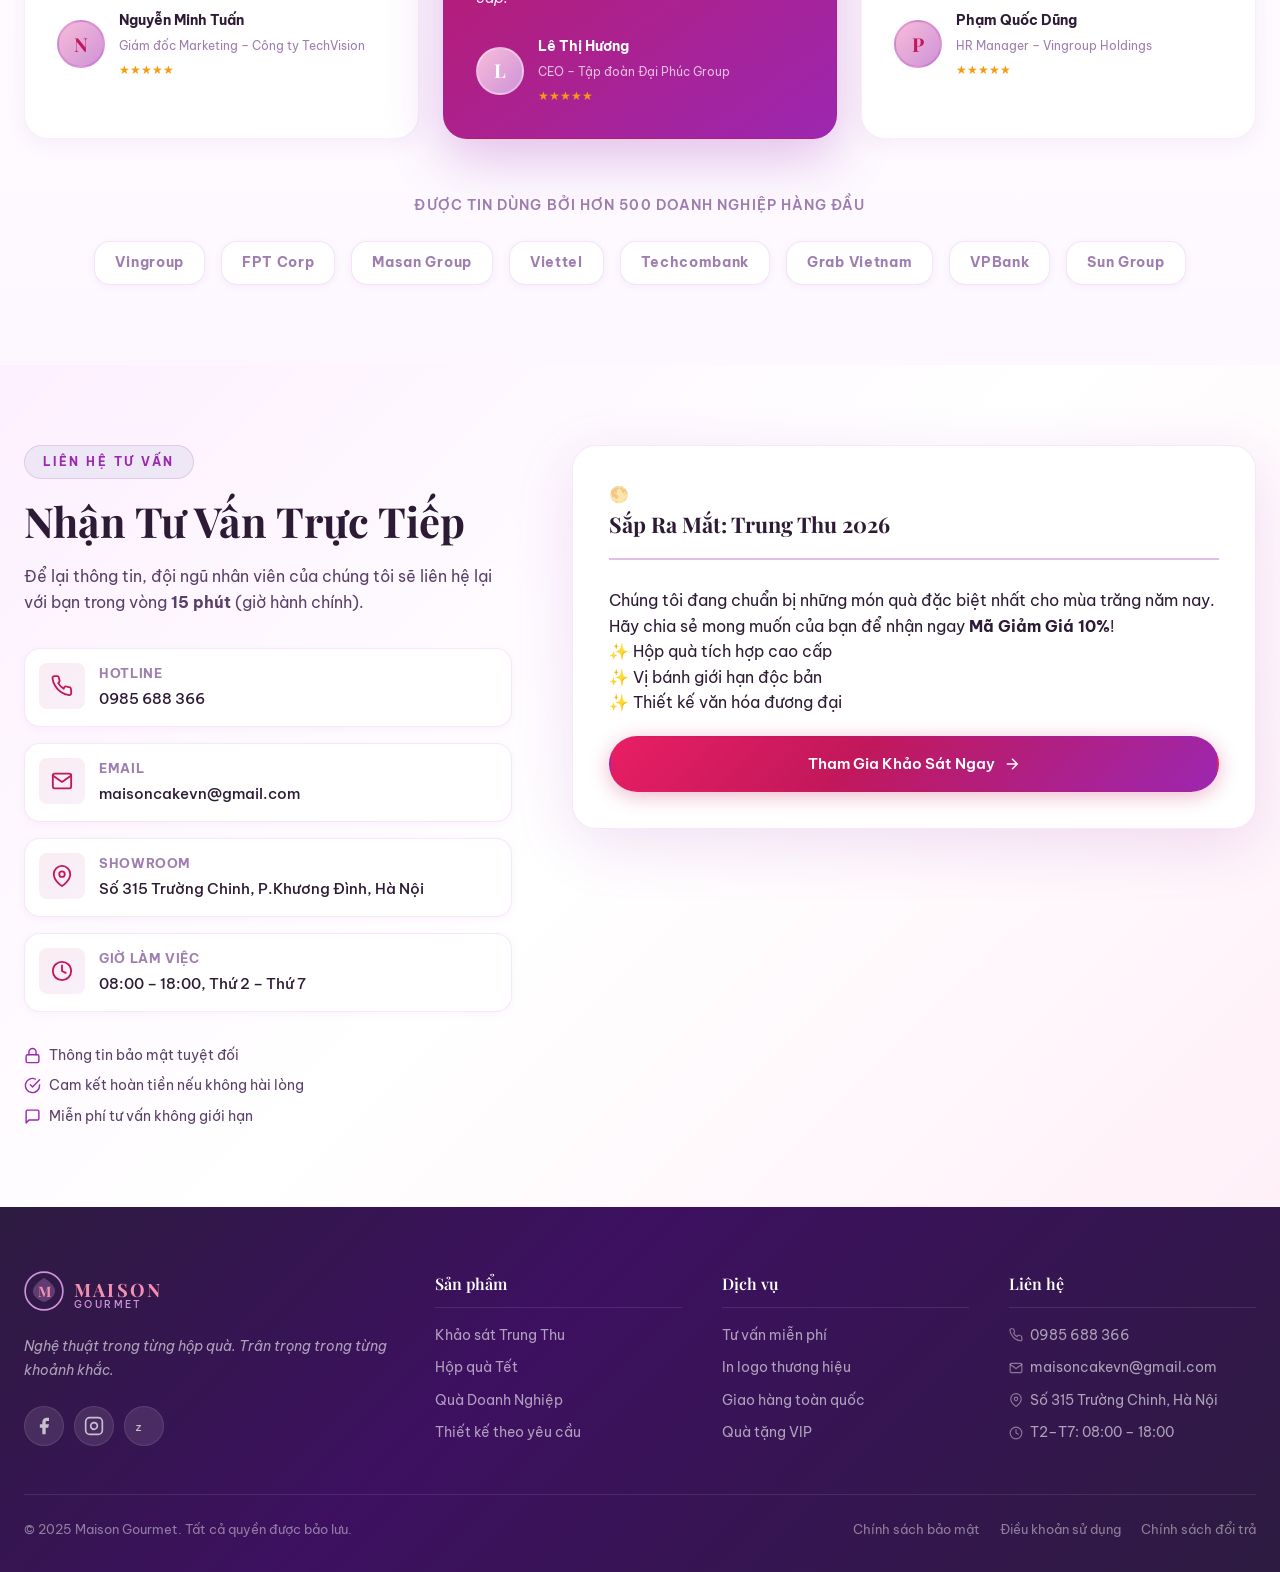
==== commit 23b089ab: "Step 6.6: Updated test product price to 2,000đ" ====
--- a/index.html
+++ b/index.html
@@ -277,21 +277,21 @@
         <div class="product-card" data-category="classic" id="product-card-demo">
           <div class="product-image-wrap" style="border: 2px dashed var(--primary); background: rgba(156, 39, 176, 0.05);">
             <span class="product-badge-tag bestseller" style="background:#ff4d6d">DÀNH CHO TEST</span>
-            <img src="product_set.png" alt="Set Quà Demo (Test 1k)" class="product-img" style="filter: brightness(0.9);" />
+            <img src="product_set.png" alt="Set Quà Demo (Test 2k)" class="product-img" style="filter: brightness(0.9);" />
             <div class="product-overlay">
-              <button class="btn-overlay add-to-cart-btn" data-id="99" data-name="Set Quà Demo (Test 1k)" data-price="1000" data-img="product_set.png">Thanh toán thử 1k</button>
+              <button class="btn-overlay add-to-cart-btn" data-id="99" data-name="Set Quà Demo (Test 2k)" data-price="2000" data-img="product_set.png">Thanh toán thử 2k</button>
             </div>
           </div>
           <div class="product-info">
             <div class="product-category-tag">Demo Hệ Thống</div>
-            <h3 class="product-name">Set Quà Demo (Test 1k)</h3>
-            <p class="product-desc">Sản phẩm dùng để kiểm tra tính năng thanh toán tự động qua Sepay. Giá chỉ 1.000đ.</p>
+            <h3 class="product-name">Set Quà Demo (Test 2k)</h3>
+            <p class="product-desc">Sản phẩm dùng để kiểm tra tính năng thanh toán tự động qua Sepay. Giá chỉ 2.000đ.</p>
             <div class="product-price-row">
               <div>
-                <span class="product-price">1.000đ</span>
-              </div>
-            </div>
-            <button class="btn btn-product add-to-cart-btn" data-id="99" data-name="Set Quà Demo (Test 1k)" data-price="1000" data-img="product_set.png" style="background:#ff4d6d">Thanh toán thử 1k</button>
+                <span class="product-price">2.000đ</span>
+              </div>
+            </div>
+            <button class="btn btn-product add-to-cart-btn" data-id="99" data-name="Set Quà Demo (Test 2k)" data-price="2000" data-img="product_set.png" style="background:#ff4d6d">Thanh toán thử 2k</button>
           </div>
         </div>
 
